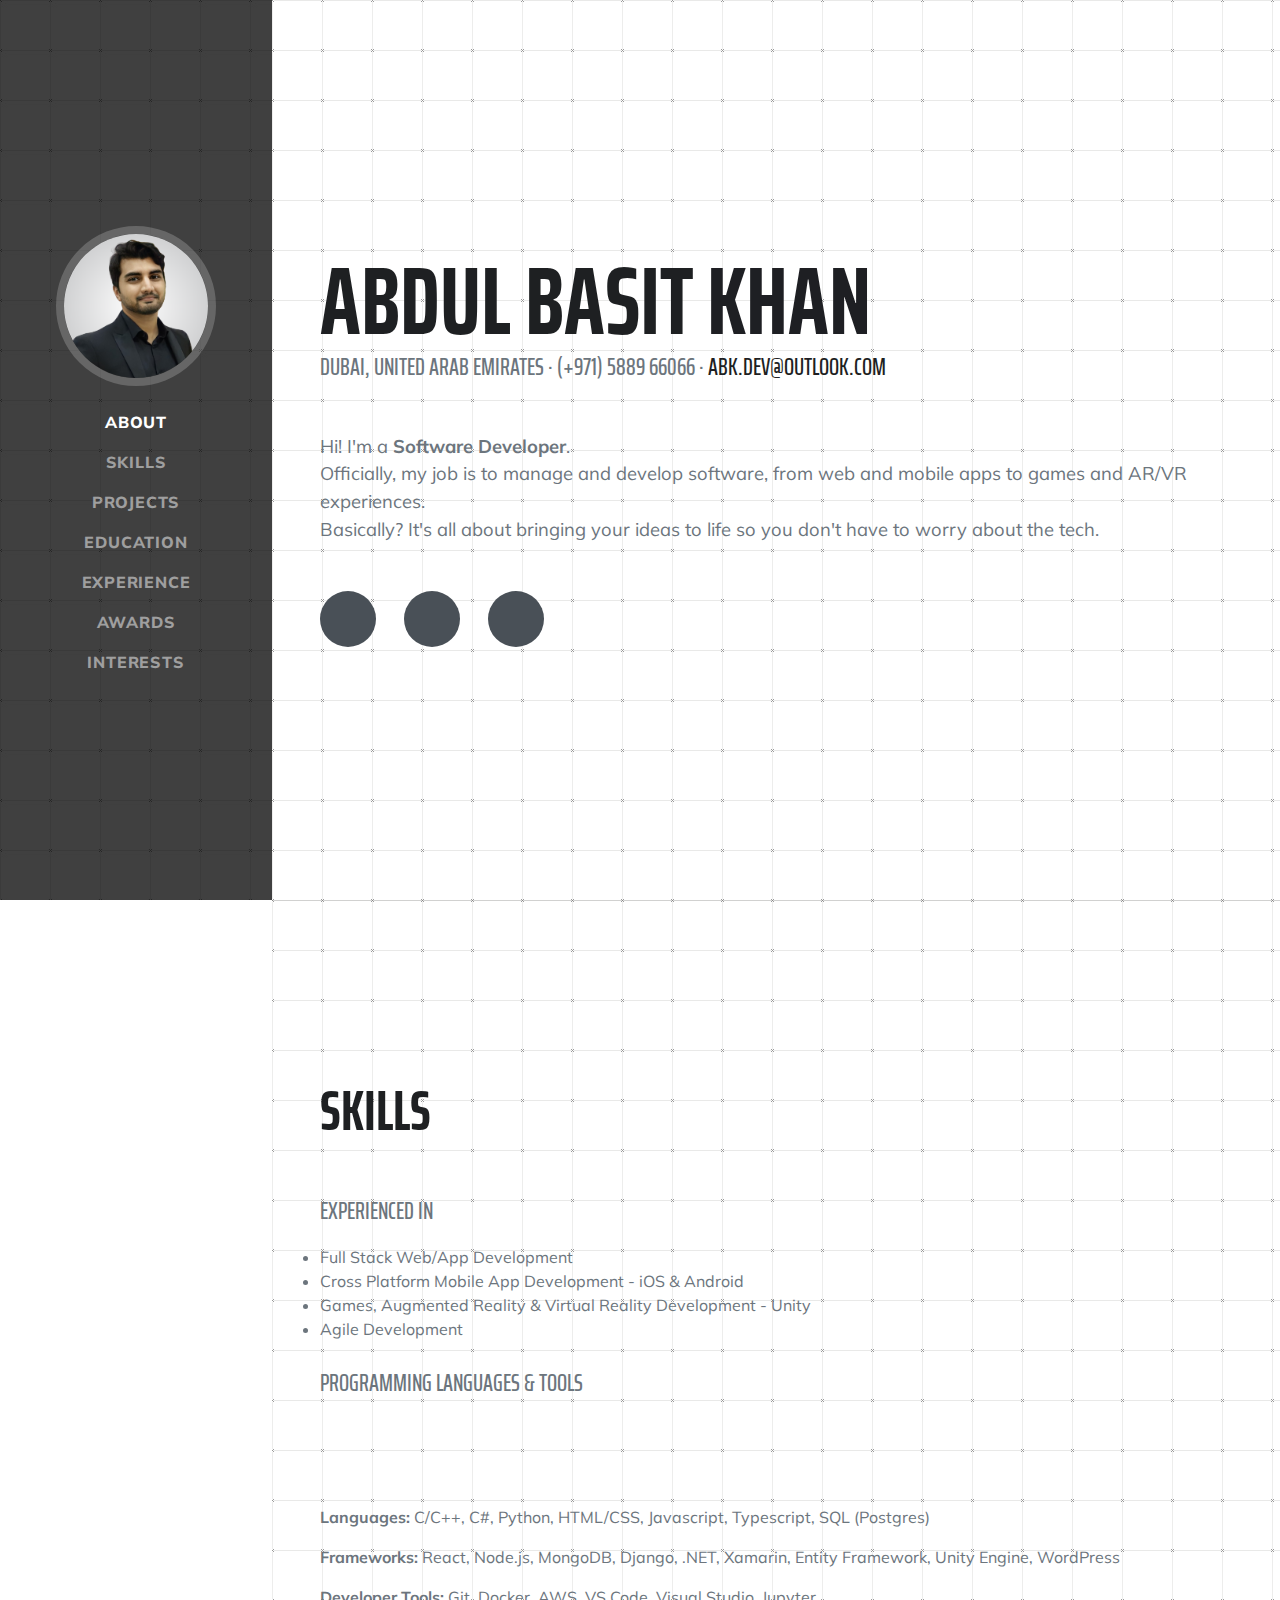
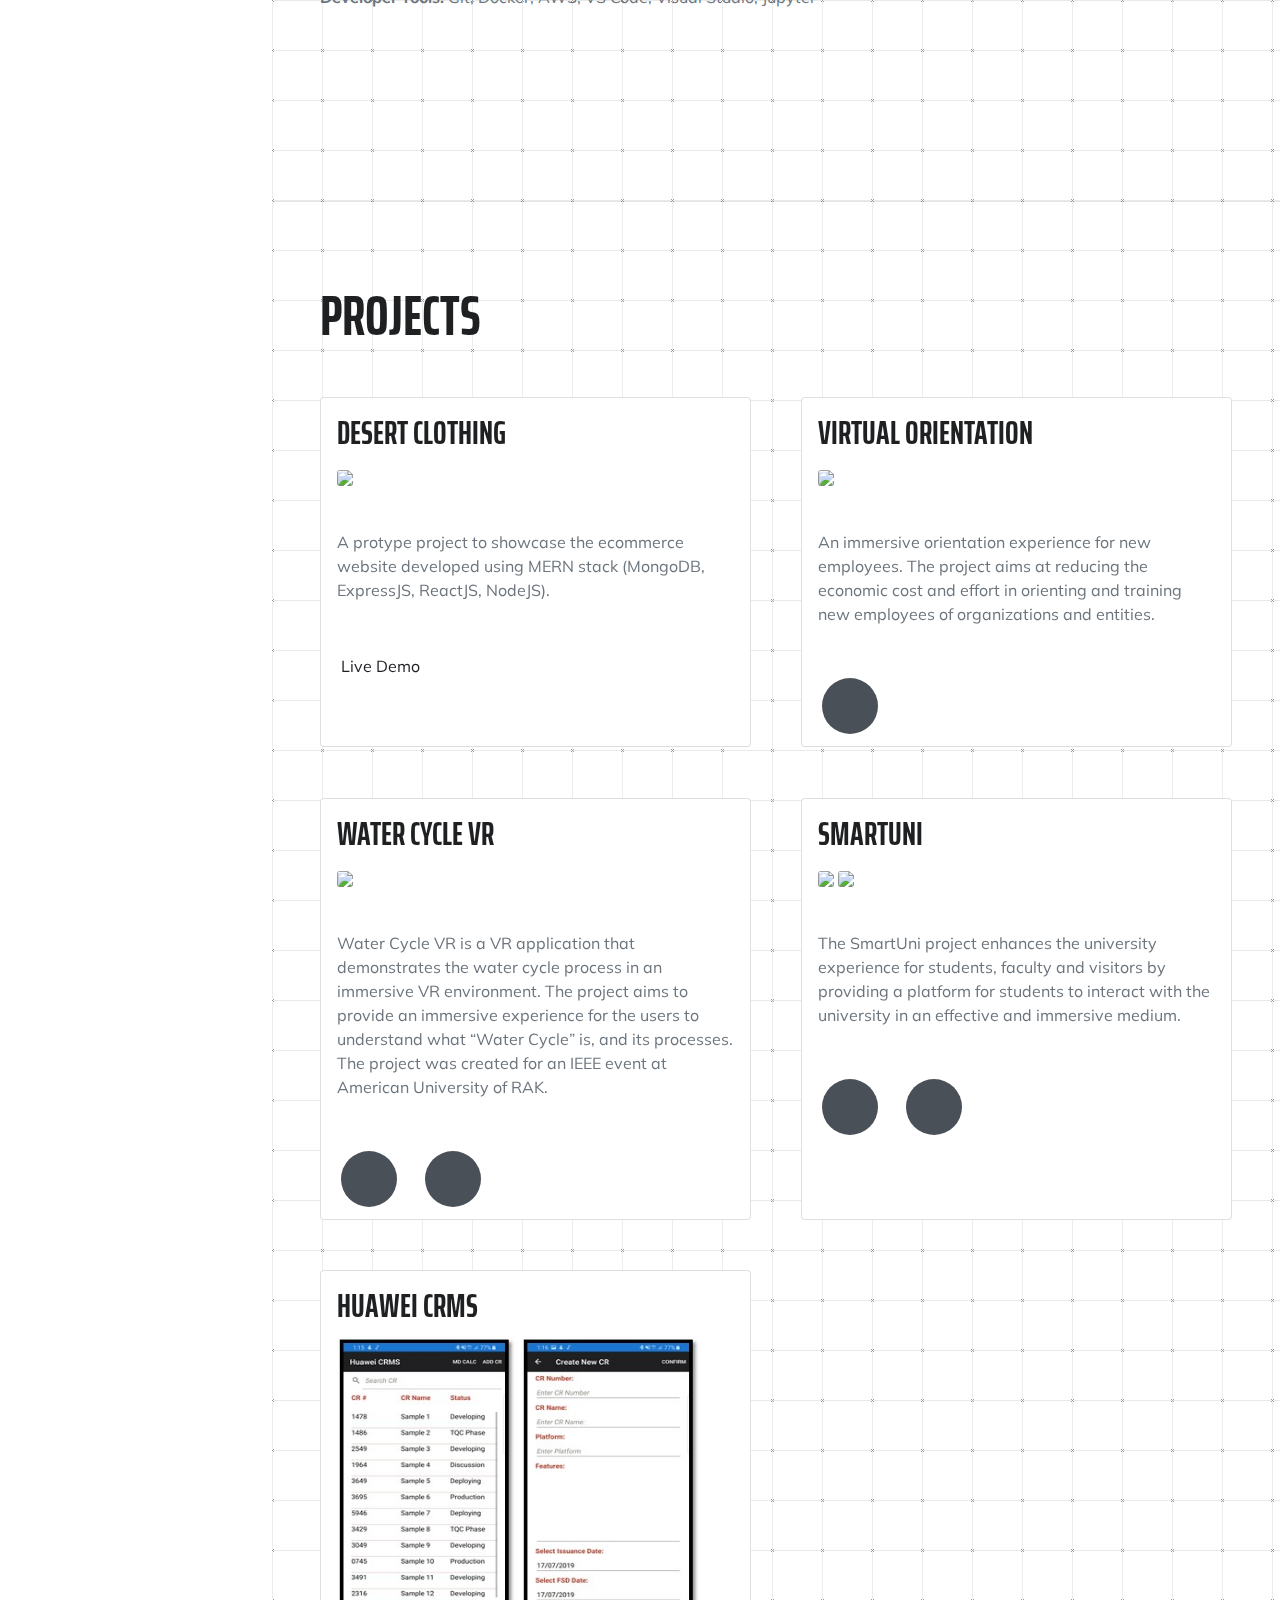
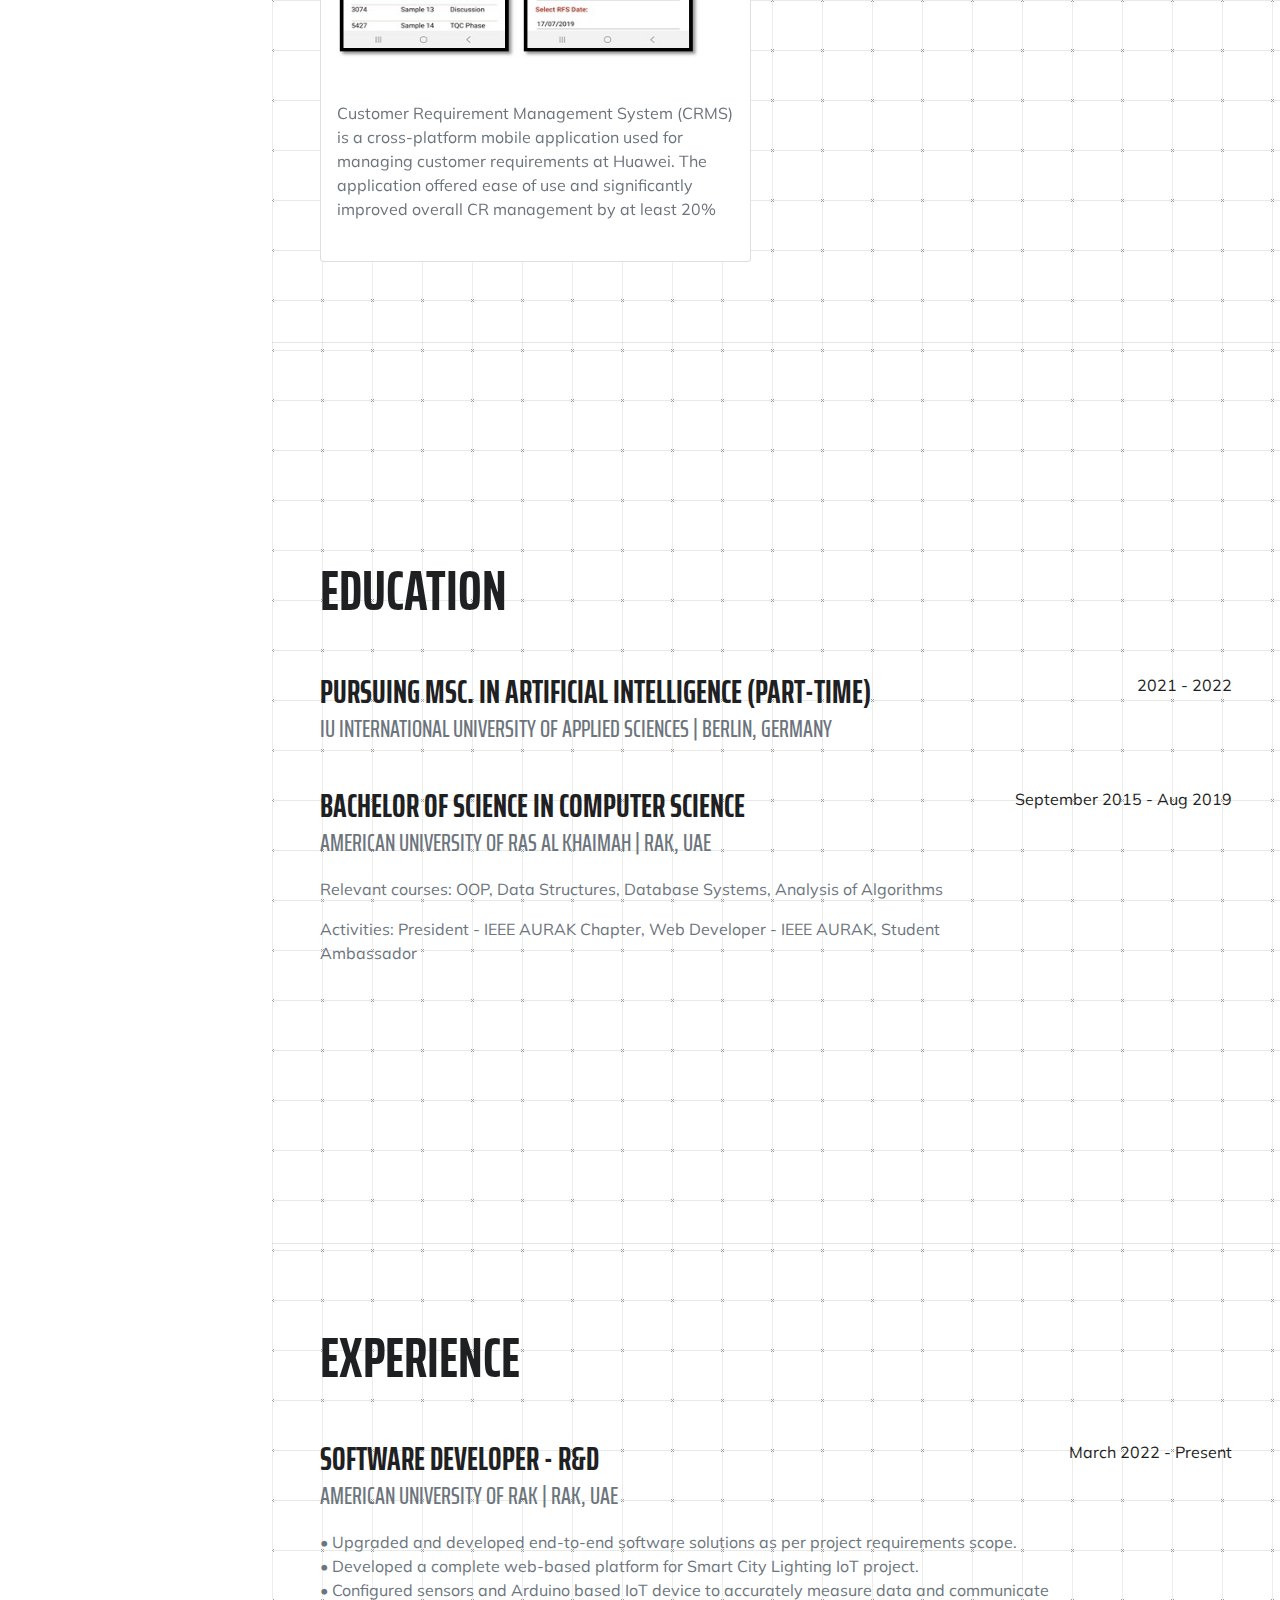
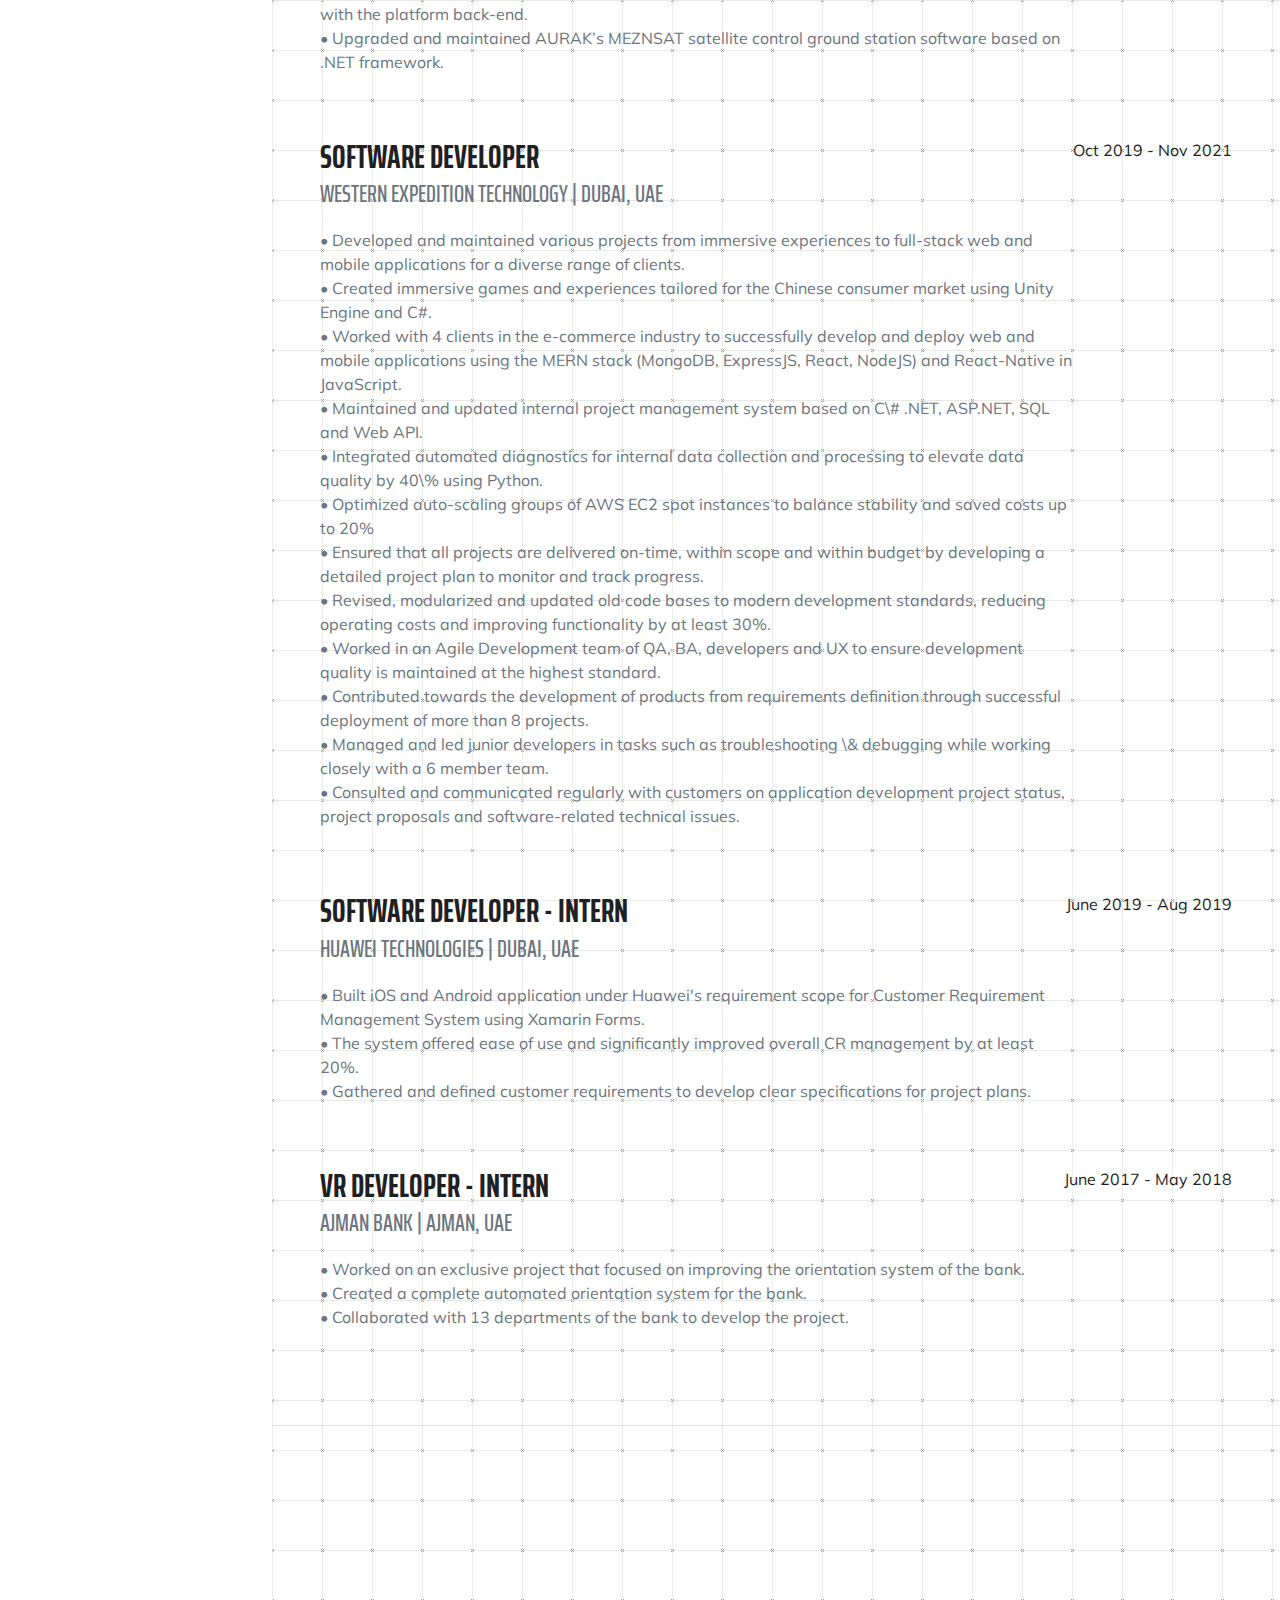
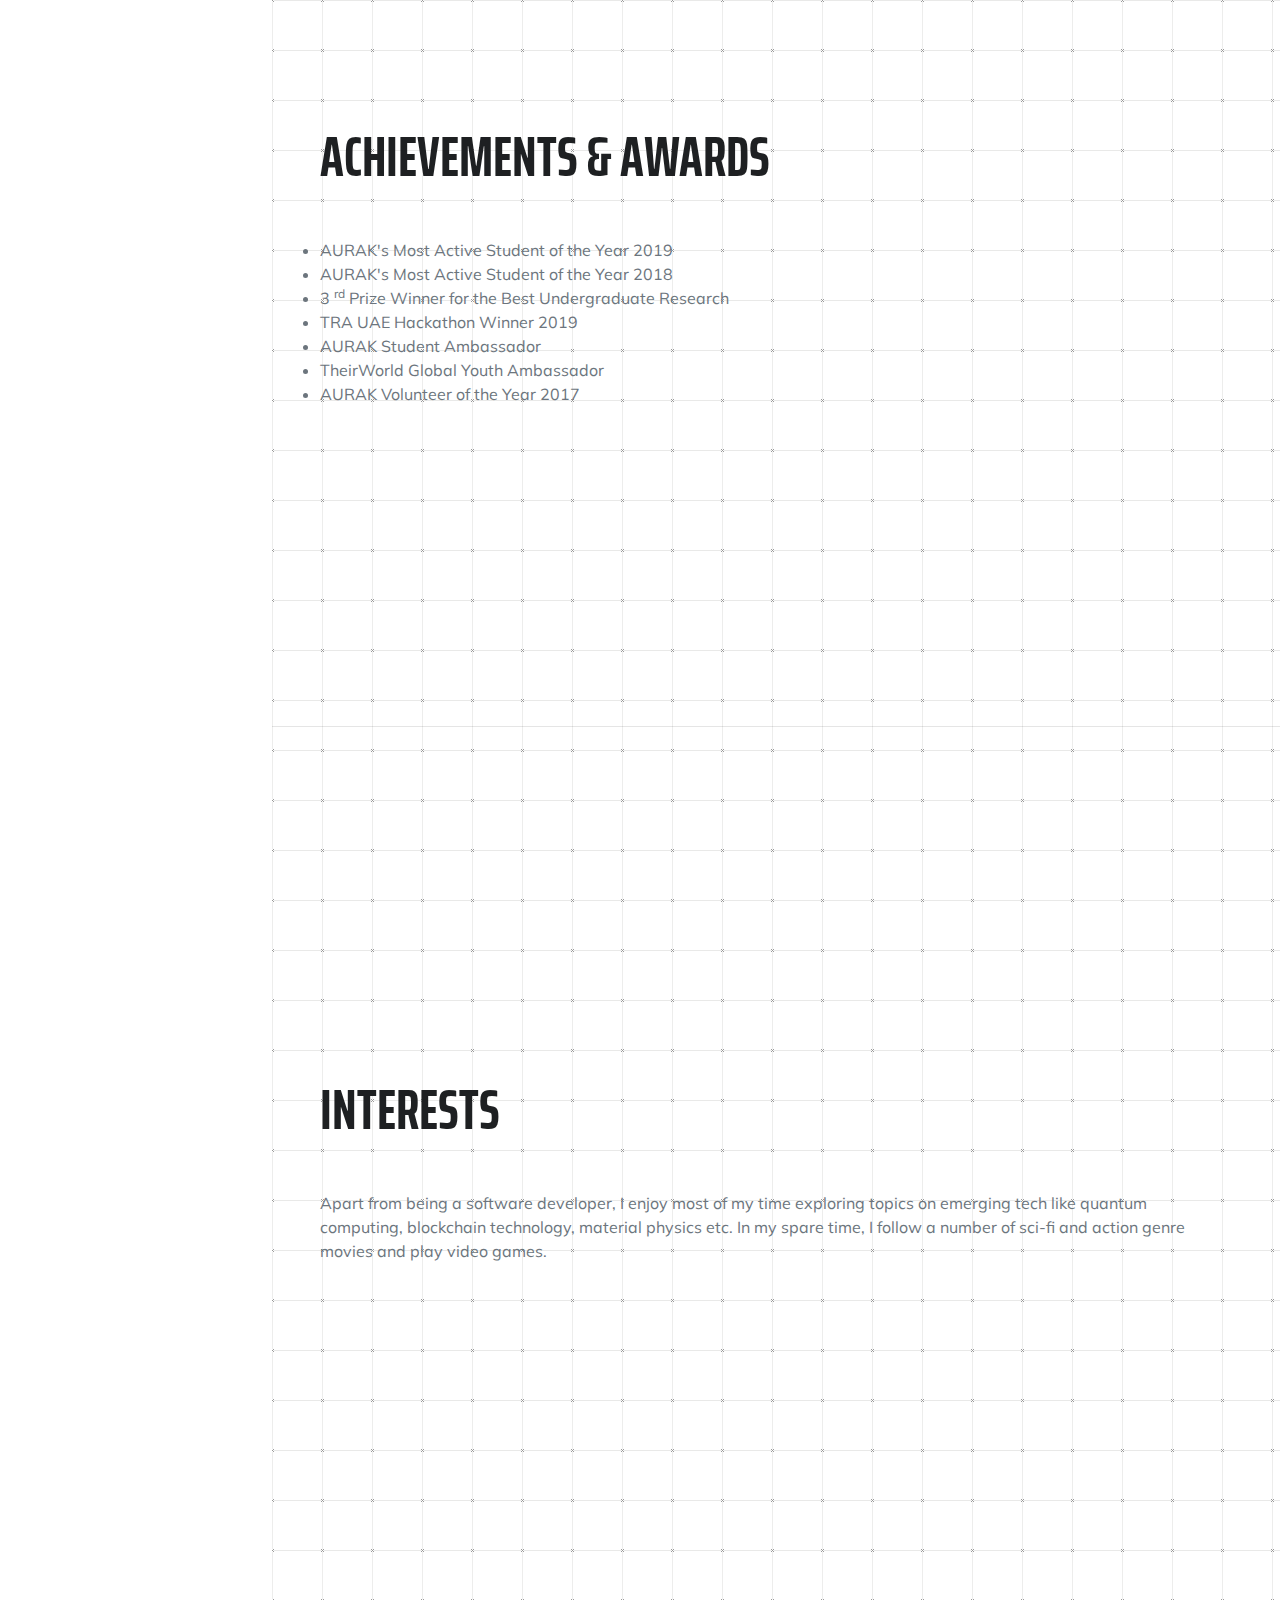
==== index.html @ dbfd4a9d "updated web preview img" ====
<!DOCTYPE html>
<html lang="en">

<head>
    <meta property="og:title" content="Abdul Basit Khan - Resume Website"/>
    <meta property="og:type" content="software developer personal website"/>
    <meta property="og:url" content="https://abk.dev"/>
    <meta property="og:image" href="assets/img/webp.jpg"/>
    <meta property="og:description" content="Experienced in software development, from web and mobile apps to games and AR/VR experiences."/>
    
    <meta charset="utf-8" />
    <meta name="viewport" content="width=device-width, initial-scale=1, shrink-to-fit=no" />
    <meta name="description" content="Experienced in software development, from web and mobile apps to games and AR/VR experiences." />
    <meta name="author" content="Abdul Basit Khan" />
    <title>Abdul Basit Khan - Resume Website</title>
    <link rel="icon" type="image/x-icon" href="assets/img/logo.png" />
    <!-- Font Awesome icons (free version)-->
    <script src="https://use.fontawesome.com/releases/v5.15.1/js/all.js" crossorigin="anonymous"></script>
    <!-- Google fonts-->
    <link href="https://fonts.googleapis.com/css?family=Saira+Extra+Condensed:500,700" rel="stylesheet"
        type="text/css" />
    <link href="https://fonts.googleapis.com/css?family=Muli:400,400i,800,800i" rel="stylesheet" type="text/css" />
    <!-- Core theme CSS (includes Bootstrap)-->
    <!-- <link href="css/test.css" rel="stylesheet" /> -->
    <link href="css/inf_bg_anim_2.css" rel="stylesheet" />
    <link href="css/inf_bg_anim.css" rel="stylesheet" />
    <link href="css/hover.css" rel="stylesheet" />
    <link href="css/styles.css" rel="stylesheet" />

</head>

<body id="page-top">
    <!-- Navigation-->
    <nav class="navbar navbar-expand-lg navbar-dark bg-primary fixed-top infBGdim" id="sideNav">
        <a class="navbar-brand js-scroll-trigger" href="#page-top">
            <span class="d-block d-lg-none">Abdul Basit Khan</span>
            <span class="d-none d-lg-block"><img class="img-fluid img-profile rounded-circle mx-auto mb-2"
                    src="assets/img/dp-nobg3.png" alt="" /></span>
        </a>
        <button class="navbar-toggler" type="button" data-toggle="collapse" data-target="#navbarSupportedContent"
            aria-controls="navbarSupportedContent" aria-expanded="false" aria-label="Toggle navigation"><span
                class="navbar-toggler-icon"></span></button>
        <div class="collapse navbar-collapse" id="navbarSupportedContent">
            <ul class="navbar-nav">
                <li class="nav-item"><a class="nav-link js-scroll-trigger" href="#about">About</a></li>
                <li class="nav-item"><a class="nav-link js-scroll-trigger" href="#skills">Skills</a></li>
                <li class="nav-item"><a class="nav-link js-scroll-trigger" href="#projects">Projects</a></li>
                <li class="nav-item"><a class="nav-link js-scroll-trigger" href="#education">Education</a></li>
                <li class="nav-item"><a class="nav-link js-scroll-trigger" href="#experience">Experience</a></li>
                <li class="nav-item"><a class="nav-link js-scroll-trigger" href="#awards">Awards</a></li>
                <li class="nav-item"><a class="nav-link js-scroll-trigger" href="#interests">Interests</a></li>
            </ul>
        </div>
    </nav>
    <!-- Page Content-->
    <div class="container-fluid p-0 infBG">
        <!-- About-->
        <section class="resume-section" id="about">
            <div class="resume-section-content">
                <h1 class="mb-0">
                    Abdul Basit
                    <span class="text-primary">Khan</span>
                </h1>
                <div class="subheading mb-5">
                    Dubai, United Arab Emirates · (+971) 5889 66066 ·
                    <a href="mailto:name@email.com">abk.dev@outlook.com</a>
                </div>
                <p class="lead mb-5">Hi! I'm a <b>Software Developer</b>.
                    <br>
                    Officially, my job is to manage and develop software, from web and mobile apps to games and AR/VR
                    experiences.
                    <br>
                    Basically? It's all about bringing your ideas to life so you don't have to worry about the tech.
                </p>
                <div class="social-icons">
                    <a class="social-icon" href="https://github.com/itsabk" target="_blank" v><i
                            class="fab fa-github"></i></a>
                    <a class="social-icon" href="https://www.linkedin.com/in/itsabk/" target="_blank"><i
                            class="fab fa-linkedin-in"></i></a>
                    <a class="social-icon" href="https://twitter.com/abk_dev" target="_blank"><i
                            class="fab fa-twitter"></i></a>
                    <!-- <a class="social-icon" href="https://www.facebook.com/thisisabk/" target="_blank"><i class="fab fa-facebook-f"></i></a>  -->
                </div>
            </div>
        </section>
        <hr class="m-0" />
        <!-- Skills-->
        <section class="resume-section" id="skills">
            <div class="resume-section-content">
                <h2 class="mb-5">Skills</h2>
                <div class="subheading mb-3">Experienced in</div>
                <ul class="fa-ul mb-0">
                    <li>
                        <span class="fa-li"><i class="fas fa-check"></i></span>
                        Full Stack Web/App Development
                    </li>
                    <li>
                        <span class="fa-li"><i class="fas fa-check"></i></span>
                        Cross Platform Mobile App Development - iOS & Android
                    </li>
                    <li>
                        <span class="fa-li"><i class="fas fa-check"></i></span>
                        Games, Augmented Reality & Virtual Reality Development - Unity
                    </li>
                    <li>
                        <span class="fa-li"><i class="fas fa-check"></i></span>
                        Agile Development
                    </li>
                </ul>
                <br>
                <div class="subheading mb-3">Programming Languages & Tools</div>
                <ul class="list-inline dev-icons">
                    <li class="list-inline-item"><i class="fab fa-html5"></i></li>
                    <li class="list-inline-item"><i class="fab fa-css3-alt"></i></li>
                    <li class="list-inline-item"><i class="fab fa-js-square"></i></li>
                    <li class="list-inline-item"><i class="fab fa-python"></i></li>
                    <li class="list-inline-item"><i class="fab fa-react"></i></li>
                    <li class="list-inline-item"><i class="fab fa-node-js"></i></li>
                    <li class="list-inline-item"><i class="fab fa-npm"></i></li>
                    <li class="list-inline-item"><i class="fab fa-aws"></i></li>
                    <li class="list-inline-item"><i class="fab fa-unity"></i></li>
                </ul>
                <p> <strong>Languages: </strong> C/C++, C#, Python, HTML/CSS, Javascript, Typescript, SQL (Postgres)</p>
                <p> <strong>Frameworks: </strong> React, Node.js, MongoDB, Django, .NET, Xamarin, Entity Framework,
                    Unity Engine, WordPress</p>
                <p> <strong>Developer Tools: </strong> Git, Docker, AWS, VS Code, Visual Studio, Jupyter</p>
            </div>
        </section>
        <hr class="m-0" />
        <!-- Projects-->
        <section class="resume-section" id="projects">
            <div class="resume-section-content">
                <h2 class="mb-5">Projects</h2>
                <div class="projects-card-container">
                    <div class="hvr-grow card">
                        <div class="card-body">
                            <h3 class="card-title"> Desert Clothing </h3>
                            <img src='assets/gif/ECOM.gif' class="card-img" /><br><br>
                            <div class="card-subtitle"> <br> A protype project to showcase the ecommerce website developed using MERN stack (MongoDB, ExpressJS, ReactJS, NodeJS).
                            </div><br>
                        </div>
                        <div class="card-footer">
                            <div class="card-link">
                                <a href="https://abkhan-ecom-demo01.herokuapp.com" target="_blank">
                                    <i class="fas fa-external-link-alt"></i>
                                    <span>Live Demo</span>
                                </a>
                            </div>
                        </div>
                    </div>

                    <div class="hvr-grow card">
                        <div class="card-body">
                            <h3 class="card-title"> Virtual Orientation </h3>
                            <img src='assets/gif/VO1.gif' class="card-img" /><br><br>
                            <div class="card-subtitle"> <br> An immersive orientation experience for new employees. The project aims at reducing
                                the economic cost and effort in orienting and training new employees of organizations
                                and entities.
                            </div><br>
                        </div>
                        <div class="card-footer">
                            <div class="social-icons" class="card-link">
                                <a class="social-icon" href="https://youtu.be/9i8cwcr6Blg" target="_blank" v><i
                                        class="fab fa-youtube"></i></a>
                            </div>
                        </div>
                    </div>
                    <div class="hvr-grow card">
                        <div class="card-body">
                            <h3 class="card-title"> Water Cycle VR </h3>
                            <img src='assets/gif/WCVR.gif' class="card-img" /><br><br>
                            <div class="card-subtitle"> <br> Water Cycle VR is a VR
                                application that demonstrates the water cycle
                                process in an immersive VR environment. The project aims to provide an immersive
                                experience for the users to understand what “Water Cycle” is, and its processes. The
                                project was created for an IEEE event at American
                                University of RAK.
                            </div><br>
                        </div>
                        <div class="card-footer">
                            <div class="social-icons" class="card-link">
                                <a class="social-icon" href="https://github.com/itsabk/WaterCycleVR" target="_blank"
                                    v><i class="fab fa-github"></i></a>
                                <a class="social-icon" href="https://youtu.be/1Np5P97Zyi4" target="_blank" v><i
                                        class="fab fa-youtube"></i></a>
                            </div>
                        </div>
                    </div>
                    <div class="hvr-grow card">
                        <div class="card-body">
                            <h3 class="card-title"> SmartUni </h3>
                            <img style="max-height:322px; max-width: 180px;" src='assets/gif/SUMap.gif'
                                class="card-img" />
                            <img style="max-height:322px; max-width: 180px;" src='assets/gif/SUAR.gif'
                                class="card-img" /><br><br>

                            <div class="card-subtitle"> <br> The SmartUni project enhances the university experience for students, faculty and visitors by providing a platform for students to interact with the university in an effective and immersive medium.
                            </div>
                            <br>
                        </div>
                        <div class="card-footer">
                            <div class="social-icons" class="card-link">
                                <a class="social-icon" href="https://github.com/SeniorDesignTm/SmartUni" target="_blank"
                                    v><i class="fab fa-github"></i></a>
                                <a class="social-icon" href="https://youtu.be/xQP_VOmahIo" target="_blank" v><i
                                        class="fab fa-youtube"></i></a>
                            </div>
                        </div>
                    </div>
                    <div class="hvr-grow card">
                        <div class="card-body">
                            <h3 class="card-title"> Huawei CRMS </h3>
                            <img style="max-height:322px; max-width: 180px;" src='assets/img/HuaweiPicture1.jpg'
                                class="card-img" />
                            <img style="max-height:322px; max-width: 180px;" src='assets/img/HuaweiPicture2.jpg'
                                class="card-img" /><br><br>
                            <!-- <img style="max-height:322px; max-width: 350px;" src='assets/img/HuaweiComments1.jpg' -->
                                <!-- class="card-img" /><br> -->
                            <!-- <img style="max-height:322px; max-width: 350px;" src='assets/img/HuaweiComments2.jpg' -->
                                <!-- class="card-img" /><br><br> -->
                            <div class="card-subtitle"> <br> Customer Requirement Management System (CRMS) is a cross-platform mobile application used for managing customer requirements at Huawei. The application offered ease of use
                                and significantly improved overall CR management by at least 20%
                            </div>
                            <br>
                        </div>
                    </div>

                </div>
            </div>
        </section>
        <hr class="m-0" />
        <!-- Education-->
        <section class="resume-section" id="education">
            <div class="resume-section-content">
                <h2 class="mb-5">Education</h2>
                <div class="d-flex flex-column flex-md-row justify-content-between">
                    <div class="flex-grow-1">
                        <h3 class="mb-0">Pursuing Msc. in Artificial Intelligence (Part-time)</h3>
                        <div class="subheading mb-3">IU International University of Applied Sciences  |   Berlin, Germany</div><br>
                        <!-- <p>Graduated from high school with Science major. <br>
                                Highly active in managing events and activities.</p> -->
                    </div>
                    <div class="flex-shrink-0"><span class="text-primary">2021 - 2022</span></div>
                </div>
                <div class="d-flex flex-column flex-md-row justify-content-between mb-5">
                    <div class="flex-grow-1">
                        <h3 class="mb-0">Bachelor of Science in Computer Science</h3>
                        <div class="subheading mb-3">American University of Ras Al Khaimah  |   RAK, UAE</div>
                        <p>Relevant courses: OOP, Data Structures, Database Systems, Analysis of Algorithms</p>
                        <p>Activities: President - IEEE AURAK Chapter, Web Developer - IEEE AURAK, Student Ambassador
                        </p>
                    </div>
                    <div class="flex-shrink-0"><span class="text-primary">September 2015 - Aug 2019</span></div>
                </div>
                <!-- <div class="d-flex flex-column flex-md-row justify-content-between">
                        <div class="flex-grow-1">
                            <h3 class="mb-0">Alpha International School</h3>
                            <div class="subheading mb-3">High School - Grade 12</div>
                            <p>Graduated from high school with Science major. <br>
                                Highly active in managing events and activities.</p>
                        </div>
                        <div class="flex-shrink-0"><span class="text-primary">April 2004 - March 2015</span></div>
                    </div> -->
            </div>
        </section>
        <hr class="m-0" />
        <!-- Experience-->
        <section class="resume-section" id="experience">
            <div class="resume-section-content">
                <h2 class="mb-5">Experience</h2>
                <div class="d-flex flex-column flex-md-row justify-content-between mb-5">
                    <div class="flex-grow-1">
                        <h3 class="mb-0">Software Developer - R&D</h3>
                        <div class="subheading mb-3">American University of RAK  |   RAK, UAE</div>
                        <p> • Upgraded and developed end-to-end software solutions as per project requirements scope.<br>
                            • Developed a complete web-based platform for Smart City Lighting IoT project.<br>
                            • Configured sensors and Arduino based IoT device to accurately measure data
                            and communicate with the platform back-end.<br>
                            • Upgraded and maintained AURAK’s MEZNSAT satellite control ground station
                            software based on .NET framework.<br>
                        </p>
                    </div>
                    <div class="flex-shrink-0"><span class="text-primary">March 2022 - Present</span></div>
                </div>
                <div class="d-flex flex-column flex-md-row justify-content-between mb-5">
                    <div class="flex-grow-1">
                        <h3 class="mb-0">Software Developer</h3>
                        <div class="subheading mb-3">Western Expedition Technology  |   Dubai, UAE</div>
                        <p> • Developed and maintained various projects from immersive experiences to full-stack web and mobile applications for a diverse range of clients.<br>
                            • Created immersive games and experiences tailored for the Chinese consumer
                            market using Unity Engine and C#.<br>
                            • Worked with 4 clients in the e-commerce industry to successfully develop and deploy web
                            and mobile applications using the MERN stack (MongoDB, ExpressJS, React, NodeJS) and
                            React-Native in JavaScript.<br>
                            • Maintained and updated internal project management system based on C\# .NET, ASP.NET, SQL
                            and Web API.<br>
                            • Integrated automated diagnostics for internal data collection and processing to elevate
                            data quality by 40\% using Python.<br>
                            • Optimized auto-scaling groups of AWS EC2 spot instances to balance stability and saved
                            costs up to 20%<br>
                            • Ensured that all projects are delivered on-time, within scope and within budget by
                            developing a detailed project plan to monitor and track progress.<br>
                            • Revised, modularized and updated old code bases to modern development standards, reducing
                            operating costs and improving functionality by at least 30%.<br>
                            • Worked in an Agile Development team of QA, BA, developers and UX to ensure development
                            quality is maintained at the highest standard.<br>
                            • Contributed towards the development of products from requirements definition through
                            successful deployment of more than 8 projects.<br>
                            • Managed and led junior developers in tasks such as troubleshooting \& debugging while
                            working closely with a 6 member team.<br>
                            • Consulted and communicated regularly with customers on application development project
                            status, project proposals and software-related technical issues.<br>
                        </p>
                    </div>
                    <div class="flex-shrink-0"><span class="text-primary">Oct 2019 - Nov 2021</span></div>
                </div>
                <div class="d-flex flex-column flex-md-row justify-content-between mb-5">
                    <div class="flex-grow-1">
                        <h3 class="mb-0">Software Developer - Intern</h3>
                        <div class="subheading mb-3">Huawei Technologies  |   Dubai, UAE</div>
                        <p> • Built iOS and Android application under Huawei's requirement scope for Customer
                            Requirement Management System using Xamarin Forms.<br>
                            • The system offered ease of use and significantly improved overall CR management by at
                            least 20%.<br>
                            • Gathered and defined customer requirements to develop clear specifications for project
                            plans.</p>
                    </div>
                    <div class="flex-shrink-0"><span class="text-primary">June 2019 - Aug 2019</span></div>
                </div>
                <div class="d-flex flex-column flex-md-row justify-content-between">
                    <div class="flex-grow-1">
                        <h3 class="mb-0">VR Developer - Intern</h3>
                        <div class="subheading mb-3">Ajman Bank  |   Ajman, UAE</div>
                        <p> • Worked on an exclusive project that focused on improving the orientation system of the
                            bank.<br>
                            • Created a complete automated orientation system for the bank.<br>
                            • Collaborated with 13 departments of the bank to develop the project.</p>
                    </div>
                    <div class="flex-shrink-0"><span class="text-primary">June 2017 - May 2018</span></div>
                </div>
            </div>
        </section>
        <hr class="m-0" />
        <!-- Awards-->
        <section class="resume-section" id="awards">
            <div class="resume-section-content">
                <h2 class="mb-5">Achievements & Awards</h2>
                <ul class="fa-ul mb-0">
                    <li>
                        <span class="fa-li"><i class="fas fa-trophy text-warning"></i></span>
                        AURAK's Most Active Student of the Year 2019
                    </li>
                    <li>
                        <span class="fa-li"><i class="fas fa-trophy text-warning"></i></span>
                        AURAK's Most Active Student of the Year 2018
                    </li>
                    <li>
                        <span class="fa-li"><i class="fas fa-trophy text-warning"></i></span>
                        3
                        <sup>rd</sup>
                        Prize Winner for the Best Undergraduate Research
                    </li>
                    <li>
                        <span class="fa-li"><i class="fas fa-trophy text-warning"></i></span>
                        TRA UAE Hackathon Winner 2019
                    </li>
                    <li>
                        <span class="fa-li"><i class="fas fa-trophy text-warning"></i></span>
                        AURAK Student Ambassador
                    </li>
                    <li>
                        <span class="fa-li"><i class="fas fa-trophy text-warning"></i></span>
                        TheirWorld Global Youth Ambassador
                    </li>
                    <li>
                        <span class="fa-li"><i class="fas fa-trophy text-warning"></i></span>
                        AURAK Volunteer of the Year 2017
                    </li>
                    <br>
                    <!-- <button class="btn-secondary align-items-center hvr-grow" onclick="window.location.href='awards.html'">
                        <span>| View More |</span> -->
                </ul>

            </div>
        </section>
        <hr class="m-0" />
        <!-- Interests-->
        <section class="resume-section" id="interests">
            <div class="resume-section-content">
                <h2 class="mb-5">Interests</h2>
                <p>Apart from being a software developer, I enjoy most of my time exploring topics on emerging tech like
                    quantum
                    computing, blockchain technology, material physics etc. In my spare time, I follow a number of
                    sci-fi and
                    action genre movies and play video games. </p>
            </div>
        </section>
        <hr class="m-0" />
    </div>
    <!-- Bootstrap core JS-->
    <script src="https://cdnjs.cloudflare.com/ajax/libs/jquery/3.5.1/jquery.min.js"></script>
    <script src="https://cdn.jsdelivr.net/npm/bootstrap@4.5.3/dist/js/bootstrap.bundle.min.js"></script>
    <!-- Third party plugin JS-->
    <script src="https://cdnjs.cloudflare.com/ajax/libs/jquery-easing/1.4.1/jquery.easing.min.js"></script>
    <!-- Core theme JS-->
    <script src="js/scripts.js"></script>
</body>

</html>
---- css/test.css ----
body {
    margin: 0;
    height: 100vh;
    font-weight: 100;
    background: radial-gradient(#ffffff,#84bff7);
    -webkit-overflow-Y: hidden;
    -moz-overflow-Y: hidden;
    -o-overflow-Y: hidden;
    overflow-y: hidden;
    -webkit-animation: fadeIn 1 1s ease-out;
    -moz-animation: fadeIn 1 1s ease-out;
    -o-animation: fadeIn 1 1s ease-out;
    animation: fadeIn 1 1s ease-out;
}

button{
  position: absolute;
  border: 2px solid white;
  background: transparent;
  font-family: 'Roboto', sans-serif;
  color: rgb(105, 45, 45);
  width: 250px;
  height: 50px;
  font-size: 2em;
  border-radius: 5px;
  opacity: .5;
  top: 60vh;
  bottom: 0px;
  left: 0px;
  right: 0px;
  margin: auto;
  transition: .3s;
}

button:hover{
  border: 2px solid #104F55;
  background-color: rgba(365,365,365,0.5);
  cursor: pointer;
  color: #104F55;
  opacity: .8;
  transition: .3s;
  box-shadow: 0 8px 16px 0 rgba(0,0,0,0.2);
}

.light {
    position: absolute;
    width: 0px;
    opacity: .75;
    background-color: rgb(0, 0, 0);
    box-shadow: #2d2e2e 0px 0px 20px 2px;
    opacity: 0;
    top: 100vh;
    bottom: 0px;
    left: 0px;
    right: 0px;
    margin: auto;
}

.x1{
  -webkit-animation: floatUp 4s infinite linear;
  -moz-animation: floatUp 4s infinite linear;
  -o-animation: floatUp 4s infinite linear;
  animation: floatUp 4s infinite linear;
   -webkit-transform: scale(1.0);
   -moz-transform: scale(1.0);
   -o-transform: scale(1.0);
  transform: scale(1.0);
}

.x2{
  -webkit-animation: floatUp 7s infinite linear;
  -moz-animation: floatUp 7s infinite linear;
  -o-animation: floatUp 7s infinite linear;
  animation: floatUp 7s infinite linear;
  -webkit-transform: scale(1.6);
  -moz-transform: scale(1.6);
  -o-transform: scale(1.6);
  transform: scale(1.6);
  left: 15%;
}

.x3{
  -webkit-animation: floatUp 2.5s infinite linear;
  -moz-animation: floatUp 2.5s infinite linear;
  -o-animation: floatUp 2.5s infinite linear;
  animation: floatUp 2.5s infinite linear;
  -webkit-transform: scale(.5);
  -moz-transform: scale(.5);
  -o-transform: scale(.5);
  transform: scale(.5);
  left: -15%;
}

.x4{
  -webkit-animation: floatUp 4.5s infinite linear;
  -moz-animation: floatUp 4.5s infinite linear;
  -o-animation: floatUp 4.5s infinite linear;
  animation: floatUp 4.5s infinite linear;
  -webkit-transform: scale(1.2);
  -moz-transform: scale(1.2);
  -o-transform: scale(1.2);
  transform: scale(1.2);
  left: -34%;
}

.x5{
  -webkit-animation: floatUp 8s infinite linear;
  -moz-animation: floatUp 8s infinite linear;
  -o-animation: floatUp 8s infinite linear;
  animation: floatUp 8s infinite linear;
  -webkit-transform: scale(2.2);
  -moz-transform: scale(2.2);
  -o-transform: scale(2.2);
  transform: scale(2.2);
  left: -57%;
}

.x6{
  -webkit-animation: floatUp 3s infinite linear;
  -moz-animation: floatUp 3s infinite linear;
  -o-animation: floatUp 3s infinite linear;
  animation: floatUp 3s infinite linear;
  -webkit-transform: scale(.8);
  -moz-transform: scale(.8);
  -o-transform: scale(.8);
  transform: scale(.8);
  left: -81%;
}

.x7{
  -webkit-animation: floatUp 5.3s infinite linear;
  -moz-animation: floatUp 5.3s infinite linear;
  -o-animation: floatUp 5.3s infinite linear;
  animation: floatUp 5.3s infinite linear;
  -webkit-transform: scale(3.2);
  -moz-transform: scale(3.2);
  -o-transform: scale(3.2);
  transform: scale(3.2);
  left: 37%;
}

.x8{
  -webkit-animation: floatUp 4.7s infinite linear;
  -moz-animation: floatUp 4.7s infinite linear;
  -o-animation: floatUp 4.7s infinite linear;
  animation: floatUp 4.7s infinite linear;
  -webkit-transform: scale(1.7);
  -moz-transform: scale(1.7);
  -o-transform: scale(1.7);
  transform: scale(1.7);
  left: 62%;
}

.x9{
  -webkit-animation: floatUp 4.1s infinite linear;
  -moz-animation: floatUp 4.1s infinite linear;
  -o-animation: floatUp 4.1s infinite linear;
  animation: floatUp 4.1s infinite linear;
  -webkit-transform: scale(0.9);
  -moz-transform: scale(0.9);
  -o-transform: scale(0.9);
  transform: scale(0.9);
  left: 85%;
}

button:focus{
  outline: none;
}

@-webkit-keyframes floatUp{
  0%{top: 100vh; opacity: 0;}
  25%{opacity: 1;}
  50%{top: 0vh; opacity: .8;}
  75%{opacity: 1;}
  100%{top: -100vh; opacity: 0;}
}
@-moz-keyframes floatUp{
  0%{top: 100vh; opacity: 0;}
  25%{opacity: 1;}
  50%{top: 0vh; opacity: .8;}
  75%{opacity: 1;}
  100%{top: -100vh; opacity: 0;}
}
@-o-keyframes floatUp{
  0%{top: 100vh; opacity: 0;}
  25%{opacity: 1;}
  50%{top: 0vh; opacity: .8;}
  75%{opacity: 1;}
  100%{top: -100vh; opacity: 0;}
}
@keyframes floatUp{
  0%{top: 100vh; opacity: 0;}
  25%{opacity: 1;}
  50%{top: 0vh; opacity: .8;}
  75%{opacity: 1;}
  100%{top: -100vh; opacity: 0;}
}

.header{
  position: absolute;
  top: 40%;
  left: 50%;
  transform: translate(-50%, -50%);
  font-family: 'Roboto', sans-serif;
  font-weight: 200;
  color: white;
  font-size: 2em;
}

#head1, #head2,#head3, #head4, #head5{
  opacity: 0;
}

#head1{
  -webkit-animation: fadeOut 1 5s ease-in;
  -moz-animation: fadeOut 1 5s ease-in;
  -o-animation: fadeOut 1 5s ease-in;
  animation: fadeOut 1 5s ease-in;
}

#head2{
  -webkit-animation: fadeOut 1 5s ease-in;
  -moz-animation: fadeOut 1 5s ease-in;
  -o-animation: fadeOut 1 5s ease-in;
  animation: fadeOut 1 5s ease-in;
  -webkit-animation-delay: 6s;
  -moz-animation-delay: 6s;
  -o-animation-delay: 6s;
  animation-delay: 6s;
}

#head3{
  -webkit-animation: fadeOut 1 5s ease-in;
  -moz-animation: fadeOut 1 5s ease-in;
  -o-animation: fadeOut 1 5s ease-in;
  animation: fadeOut 1 5s ease-in;
  -webkit-animation-delay: 12s;
  -moz-animation-delay: 12s;
  -o-animation-delay: 12s;
  animation-delay: 12s;
}

#head4{
  -webkit-animation: fadeOut 1 5s ease-in;
  -moz-animation: fadeOut 1 5s ease-in;
  -o-animation: fadeOut 1 5s ease-in;
  animation: fadeOut 1 5s ease-in;
  -webkit-animation-delay: 17s;
  -moz-animation-delay: 17s;
  -o-animation-delay: 17s;
  animation-delay: 17s;
}

#head5{
  -webkit-animation: finalFade 1 5s ease-in;
  -moz-animation: finalFade 1 5s ease-in;
  -o-animation: finalFade 1 5s ease-in;
  animation: finalFade 1 5s ease-in;
  -webkit-animation-fill-mode: forwards;
  -moz-animation-fill-mode: forwards;
  -o-animation-fill-mode: forwards;
  animation-fill-mode: forwards;
  -webkit-animation-delay: 22s;
  -moz-animation-delay: 22s;
  -o-animation-delay: 22s;
  animation-delay: 22s;
}

@-webkit-keyframes fadeIn{
  from{opacity: 0;}
  to{opacity: 1;}
}

@-moz-keyframes fadeIn{
  from{opacity: 0;}
  to{opacity: 1;}
}

@-o-keyframes fadeIn{
  from{opacity: 0;}
  to{opacity: 1;}
}

@keyframes fadeIn{
  from{opacity: 0;}
  to{opacity: 1;}
}

@-webkit-keyframes fadeOut{
  0%{opacity: 0;}
  30%{opacity: 1;}
  80%{opacity: .9;}
  100%{opacity: 0;}
}

@-moz-keyframes fadeOut{
  0%{opacity: 0;}
  30%{opacity: 1;}
  80%{opacity: .9;}
  100%{opacity: 0;}
}

@-o-keyframes fadeOut{
  0%{opacity: 0;}
  30%{opacity: 1;}
  80%{opacity: .9;}
  100%{opacity: 0;}
}

@keyframes fadeOut{
  0%{opacity: 0;}
  30%{opacity: 1;}
  80%{opacity: .9;}
  100%{opacity: 0;}
}

@-webkit-keyframes finalFade{
  0%{opacity: 0;}
  30%{opacity: 1;}
  80%{opacity: .9;}
  100%{opacity: 1;}
}

@-moz-keyframes finalFade{
  0%{opacity: 0;}
  30%{opacity: 1;}
  80%{opacity: .9;}
  100%{opacity: 1;}
}

@-o-keyframes finalFade{
  0%{opacity: 0;}
  30%{opacity: 1;}
  80%{opacity: .9;}
  100%{opacity: 1;}
}

@keyframes finalFade{
  0%{opacity: 0;}
  30%{opacity: 1;}
  80%{opacity: .9;}
  100%{opacity: 1;}
}

#footer{
  font-family: 'Roboto', sans-serif;
  font-size: 1.2em;
  color: white;
  position: fixed;
  -webkit-transform: translate(95vw,90vh);
  -moz-transform: translate(95vw,90vh);
  transform: translate(95vw,90vh);
  transform: translate(95vw,90vh);
}
---- css/inf_bg_anim_2.css ----
@import url('https://fonts.googleapis.com/css?family=Exo:400,700');

*{
    margin: 0px;
    padding: 0px;
}

body{
    font-family: 'Exo', sans-serif;
}


.context {
    width: 100%;
    position: absolute;
    top:50vh;
    
}

.context h1{
    text-align: center;
    color: #d6d6d6;
    font-size: 50px;
}


.bg_anim_2_area{
    background: #d6d6d6;  
    background: -webkit-linear-gradient(to left, #d6d6d6, #343a40);  
    width: 100%;
    height:100%;
    
   
}

.bg_anim_2_circles{
    position: absolute;
    top: 0;
    left: 0;
    width: 100%;
    height: 100%;
    overflow: hidden;
}

.circles li{
    position: absolute;
    display: block;
    list-style: none;
    width: 20px;
    height: 20px;
    background: rgba(0, 0, 0, 0.2);
    animation: animate 25s linear infinite;
    bottom: -150px;
    
}

.circles li:nth-child(1){
    left: 25%;
    width: 80px;
    height: 80px;
    animation-delay: 0s;
}


.circles li:nth-child(2){
    left: 10%;
    width: 20px;
    height: 20px;
    animation-delay: 2s;
    animation-duration: 12s;
}

.circles li:nth-child(3){
    left: 70%;
    width: 20px;
    height: 20px;
    animation-delay: 4s;
}

.circles li:nth-child(4){
    left: 40%;
    width: 60px;
    height: 60px;
    animation-delay: 0s;
    animation-duration: 18s;
}

.circles li:nth-child(5){
    left: 65%;
    width: 20px;
    height: 20px;
    animation-delay: 0s;
}

.circles li:nth-child(6){
    left: 75%;
    width: 110px;
    height: 110px;
    animation-delay: 3s;
}

.circles li:nth-child(7){
    left: 35%;
    width: 150px;
    height: 150px;
    animation-delay: 7s;
}

.circles li:nth-child(8){
    left: 50%;
    width: 25px;
    height: 25px;
    animation-delay: 15s;
    animation-duration: 45s;
}

.circles li:nth-child(9){
    left: 20%;
    width: 15px;
    height: 15px;
    animation-delay: 2s;
    animation-duration: 35s;
}

.circles li:nth-child(10){
    left: 85%;
    width: 150px;
    height: 150px;
    animation-delay: 0s;
    animation-duration: 11s;
}



@keyframes animate {

    0%{
        transform: translateY(0) rotate(0deg);
        opacity: 1;
        border-radius: 0;
    }

    100%{
        transform: translateY(-1000px) rotate(720deg);
        opacity: 0;
        border-radius: 50%;
    }

}
---- css/inf_bg_anim.css ----
@import url(https://fonts.googleapis.com/css?family=Exo:100);


/* bg-url: "[data-uri]";
bg-width: 50px;
bg-height: 50px; */


/* Animations */
@-webkit-keyframes bg-scrolling-reverse {
    100% {
      background-position: 50px 50px;
    }
  }
  @-moz-keyframes bg-scrolling-reverse {
    100% {
      background-position: 50px 50px;
    }
  }
  @-o-keyframes bg-scrolling-reverse {
    100% {
      background-position: 50px 50px;
    }
  }
  @keyframes bg-scrolling-reverse {
    100% {
      background-position: 50px 50px;
    }
  }
  
  @-webkit-keyframes bg-scrolling {
    0% {
      background-position: 50px 50px;
    }
  }
  @-moz-keyframes bg-scrolling {
    0% {
      background-position: 50px 50px;
    }
  }
  @-o-keyframes bg-scrolling {
    0% {
      background-position: 50px 50px;
    }
  }
  @keyframes bg-scrolling {
    0% {
      background-position: 50px 50px;
    }
  }
  


   .infBG {
    /* margin-top: 13.5rem;
  
    color: #999;
    font: 400 16px/1.5 exo, ubuntu, "segoe ui", helvetica, arial, sans-serif;
    text-align: center; */
    /* img size is 50x50 */
    background: url("[data-uri]") repeat 0 0;
    /* background: url("[data-uri]") repeat 0 0; */
    /* background: url("[data-uri]") repeat 0 0; */
    
    -webkit-animation: bg-scrolling-reverse 0.92s infinite; /* Safari 4+ */
    -moz-animation: bg-scrolling-reverse 0.92s infinite; /* Fx 5+ */
    -o-animation: bg-scrolling-reverse 0.92s infinite; /* Opera 12+ */
    animation: bg-scrolling-reverse 0.92s infinite; /* IE 10+ */
    -webkit-animation-timing-function: linear;
    -moz-animation-timing-function: linear;
    -o-animation-timing-function: linear;
    animation-timing-function: linear;
  
    /* &::before {
      content: "INFINITY";
  
      font-size: 8rem;
      font-weight: 100;
      font-style: normal;
    } */
  }

   .infBGdim {
    /* margin-top: 13.5rem;
  
    color: #999;
    font: 400 16px/1.5 exo, ubuntu, "segoe ui", helvetica, arial, sans-serif;
    text-align: center; */
    /* img size is 50x50 */
    /* background: url("[data-uri]") repeat 0 0; */
    /* background: url("[data-uri]") repeat 0 0; */
    /* background: url("[data-uri]") repeat 0 0; */
    background: url("[data-uri]") repeat 0 0;
    
    -webkit-animation: bg-scrolling-reverse 0.92s infinite; /* Safari 4+ */
    -moz-animation: bg-scrolling-reverse 0.92s infinite; /* Fx 5+ */
    -o-animation: bg-scrolling-reverse 0.92s infinite; /* Opera 12+ */
    animation: bg-scrolling-reverse 0.92s infinite; /* IE 10+ */
    -webkit-animation-timing-function: linear;
    -moz-animation-timing-function: linear;
    -o-animation-timing-function: linear;
    animation-timing-function: linear;
  
    /* &::before {
      content: "INFINITY";
  
      font-size: 8rem;
      font-weight: 100;
      font-style: normal;
    } */
  }

   .infBGdark {
    /* margin-top: 13.5rem;
  
    color: #999;
    font: 400 16px/1.5 exo, ubuntu, "segoe ui", helvetica, arial, sans-serif;
    text-align: center; */
    /* img size is 50x50 */
    /* background: url("[data-uri]") repeat 0 0; */
    background: url("[data-uri]") repeat 0 0;
    /* background: url("[data-uri]") repeat 0 0; */
    
    -webkit-animation: bg-scrolling-reverse 0.92s infinite; /* Safari 4+ */
    -moz-animation: bg-scrolling-reverse 0.92s infinite; /* Fx 5+ */
    -o-animation: bg-scrolling-reverse 0.92s infinite; /* Opera 12+ */
    animation: bg-scrolling-reverse 0.92s infinite; /* IE 10+ */
    -webkit-animation-timing-function: linear;
    -moz-animation-timing-function: linear;
    -o-animation-timing-function: linear;
    animation-timing-function: linear;
  
    /* &::before {
      content: "INFINITY";
  
      font-size: 8rem;
      font-weight: 100;
      font-style: normal;
    } */
  }
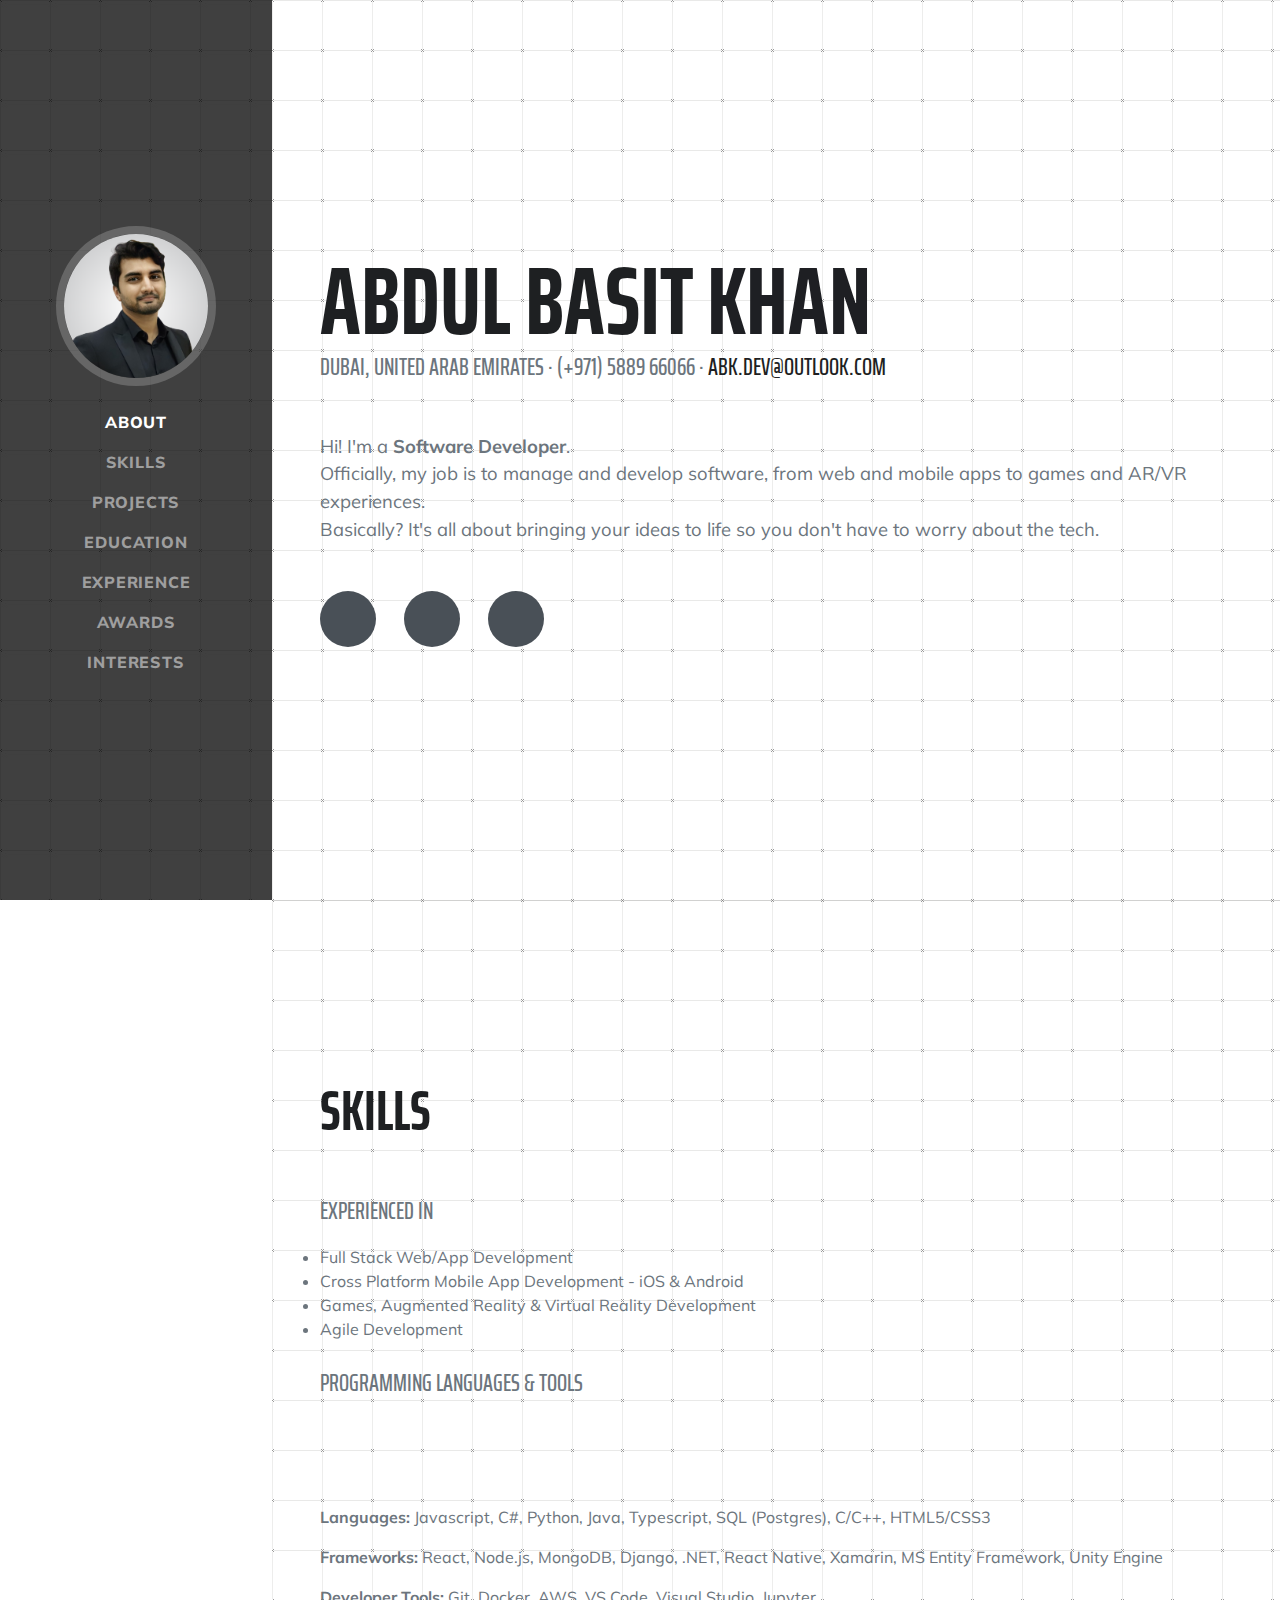
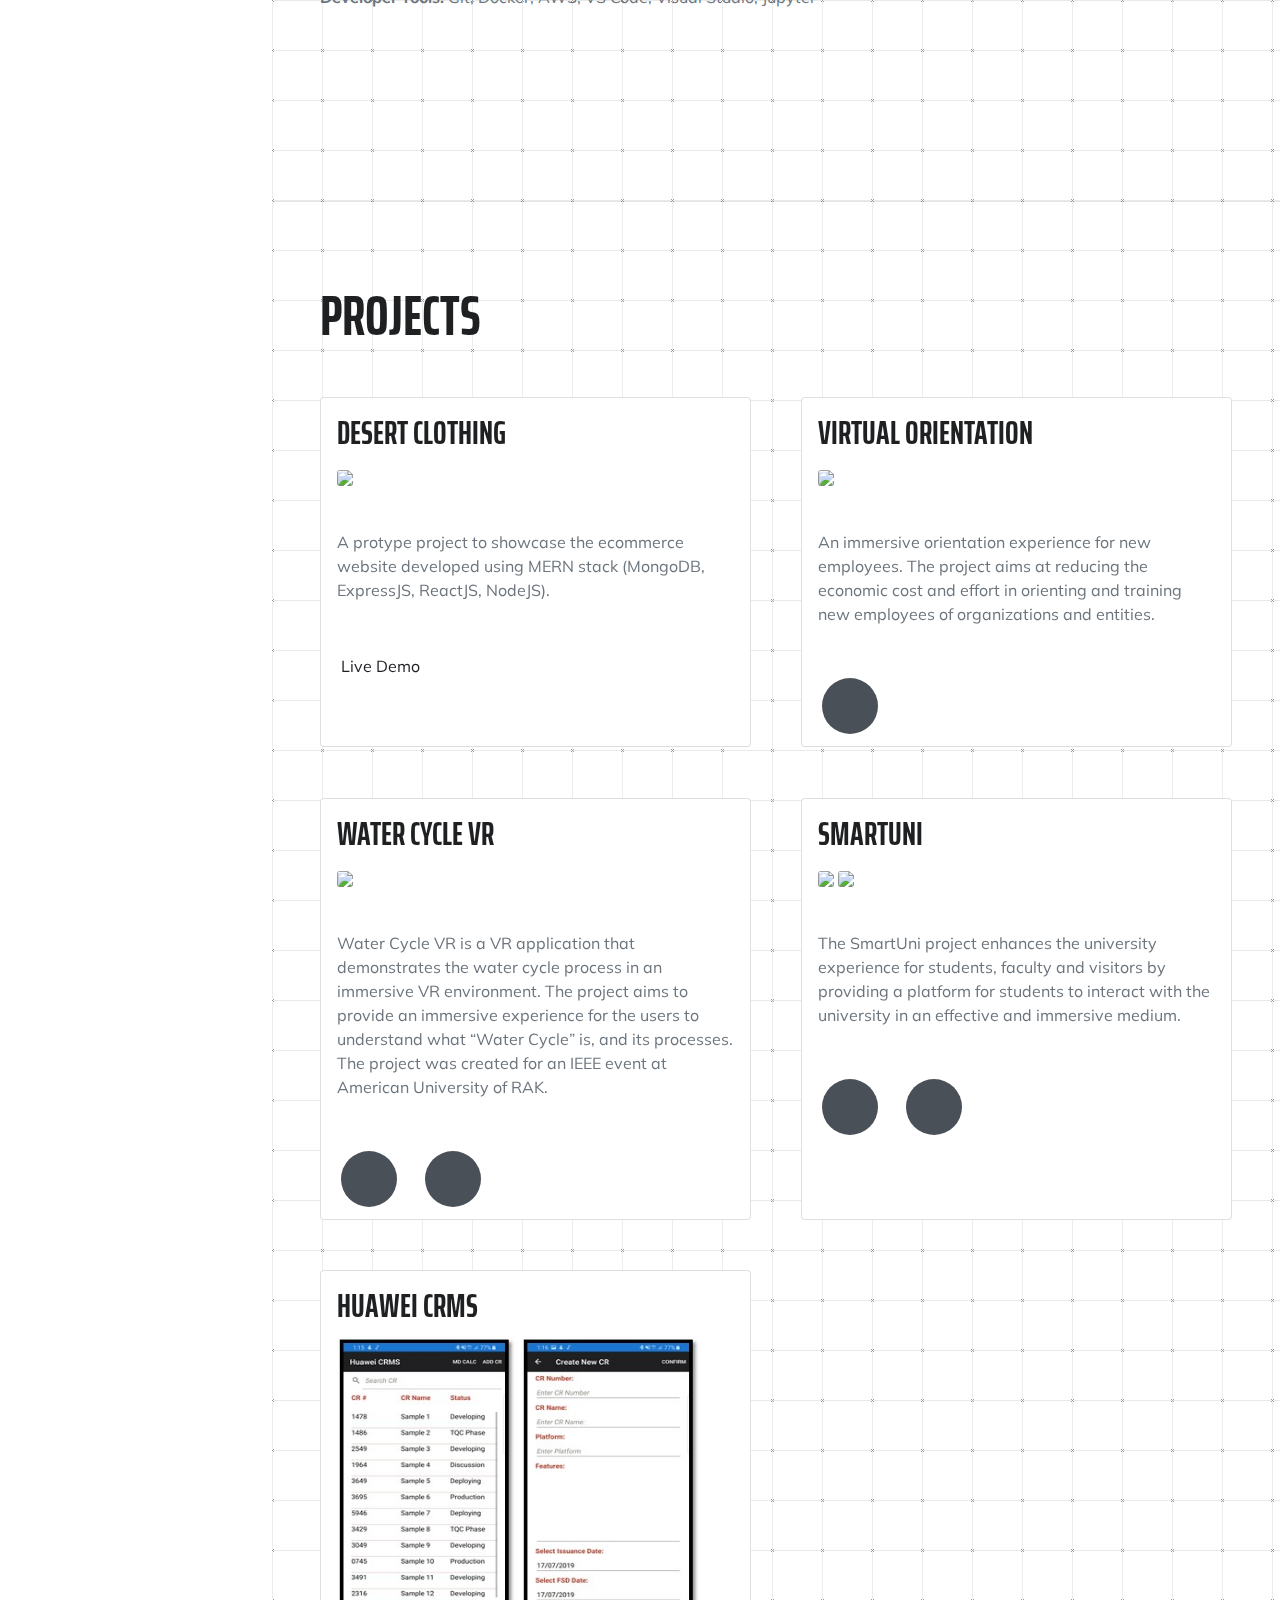
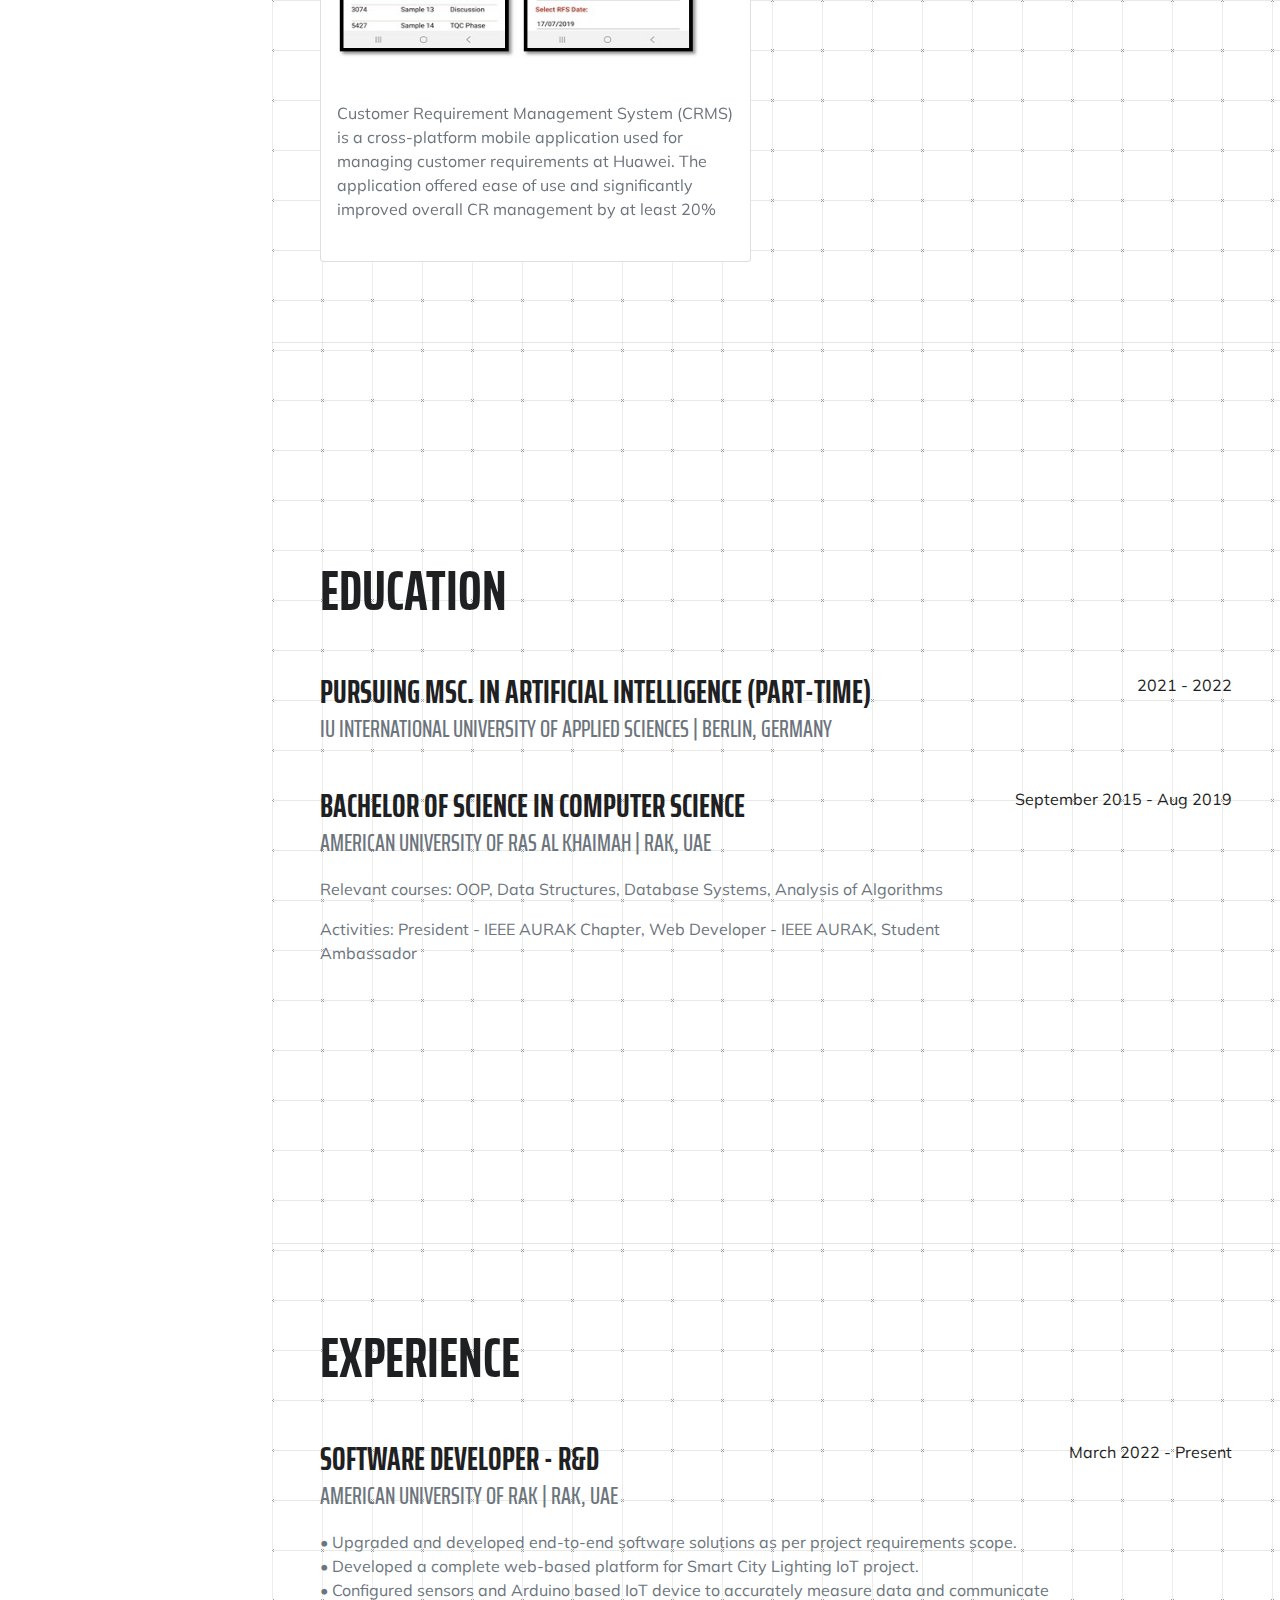
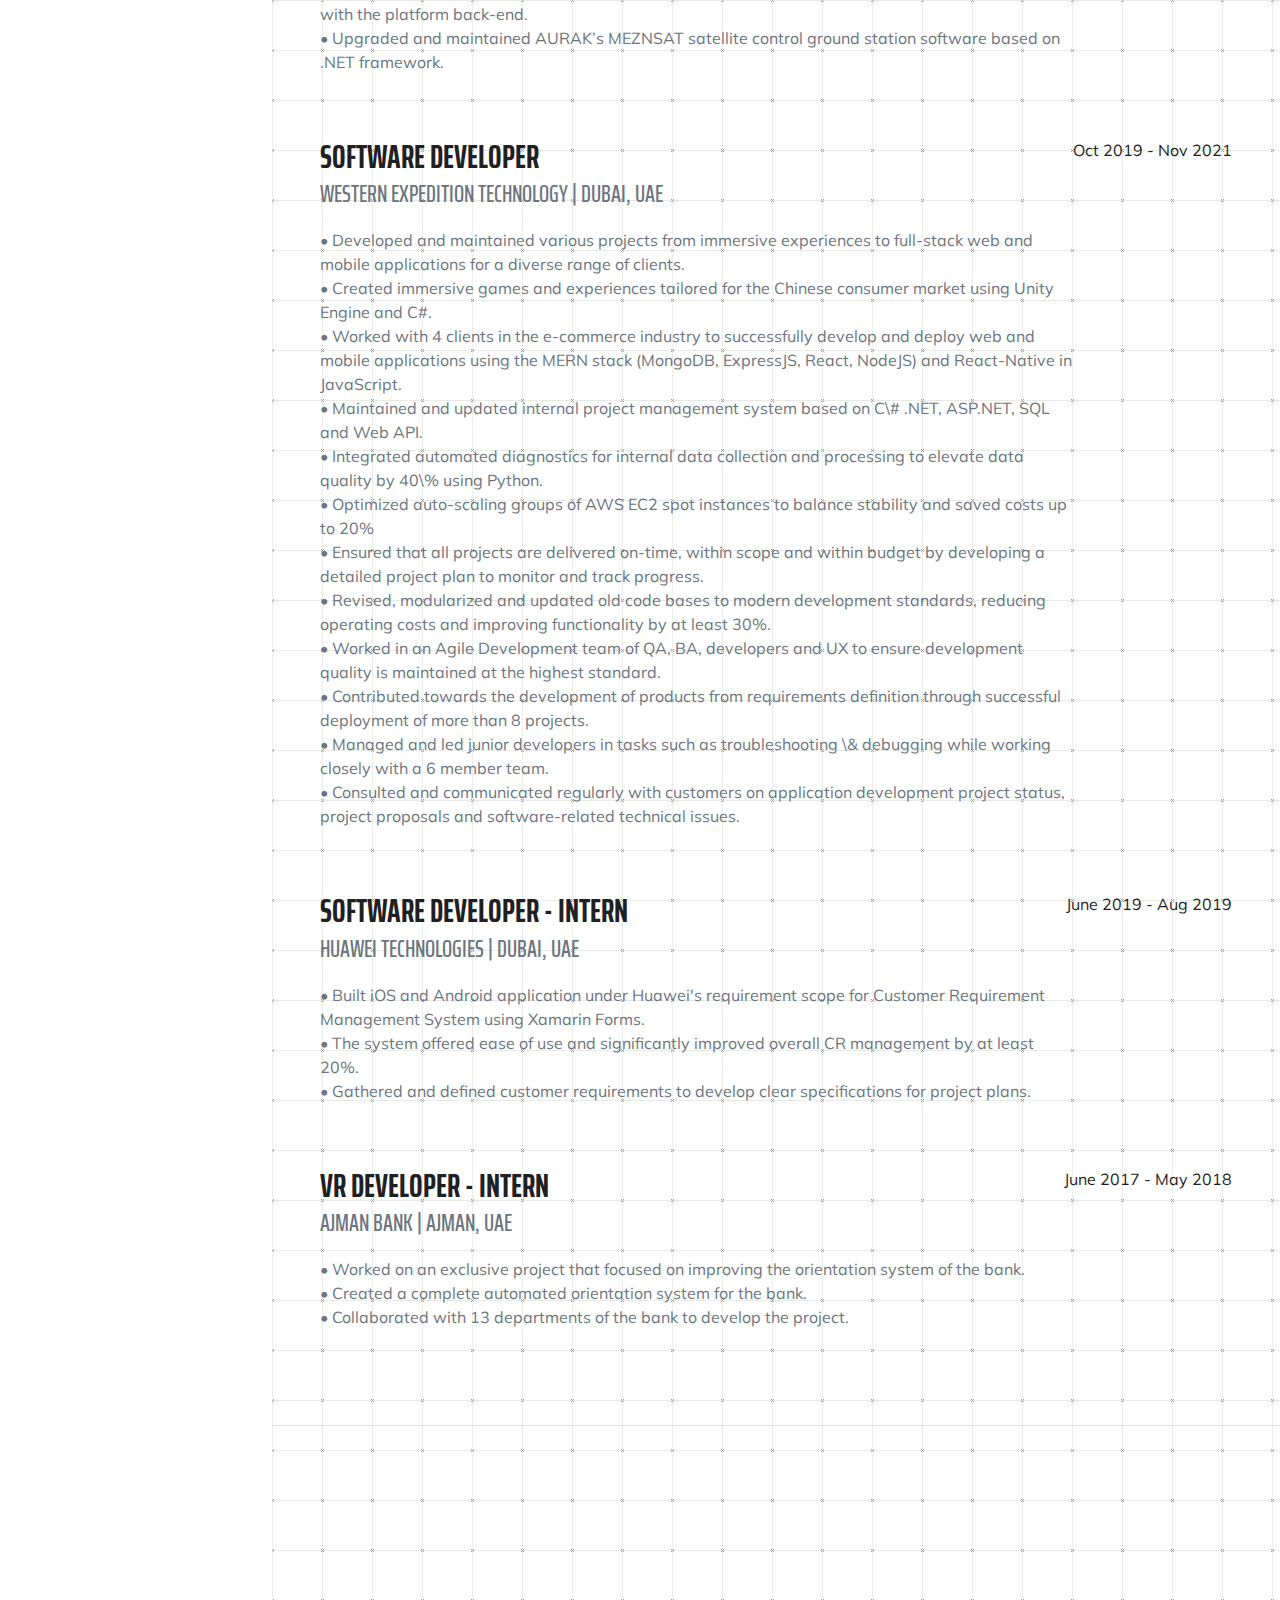
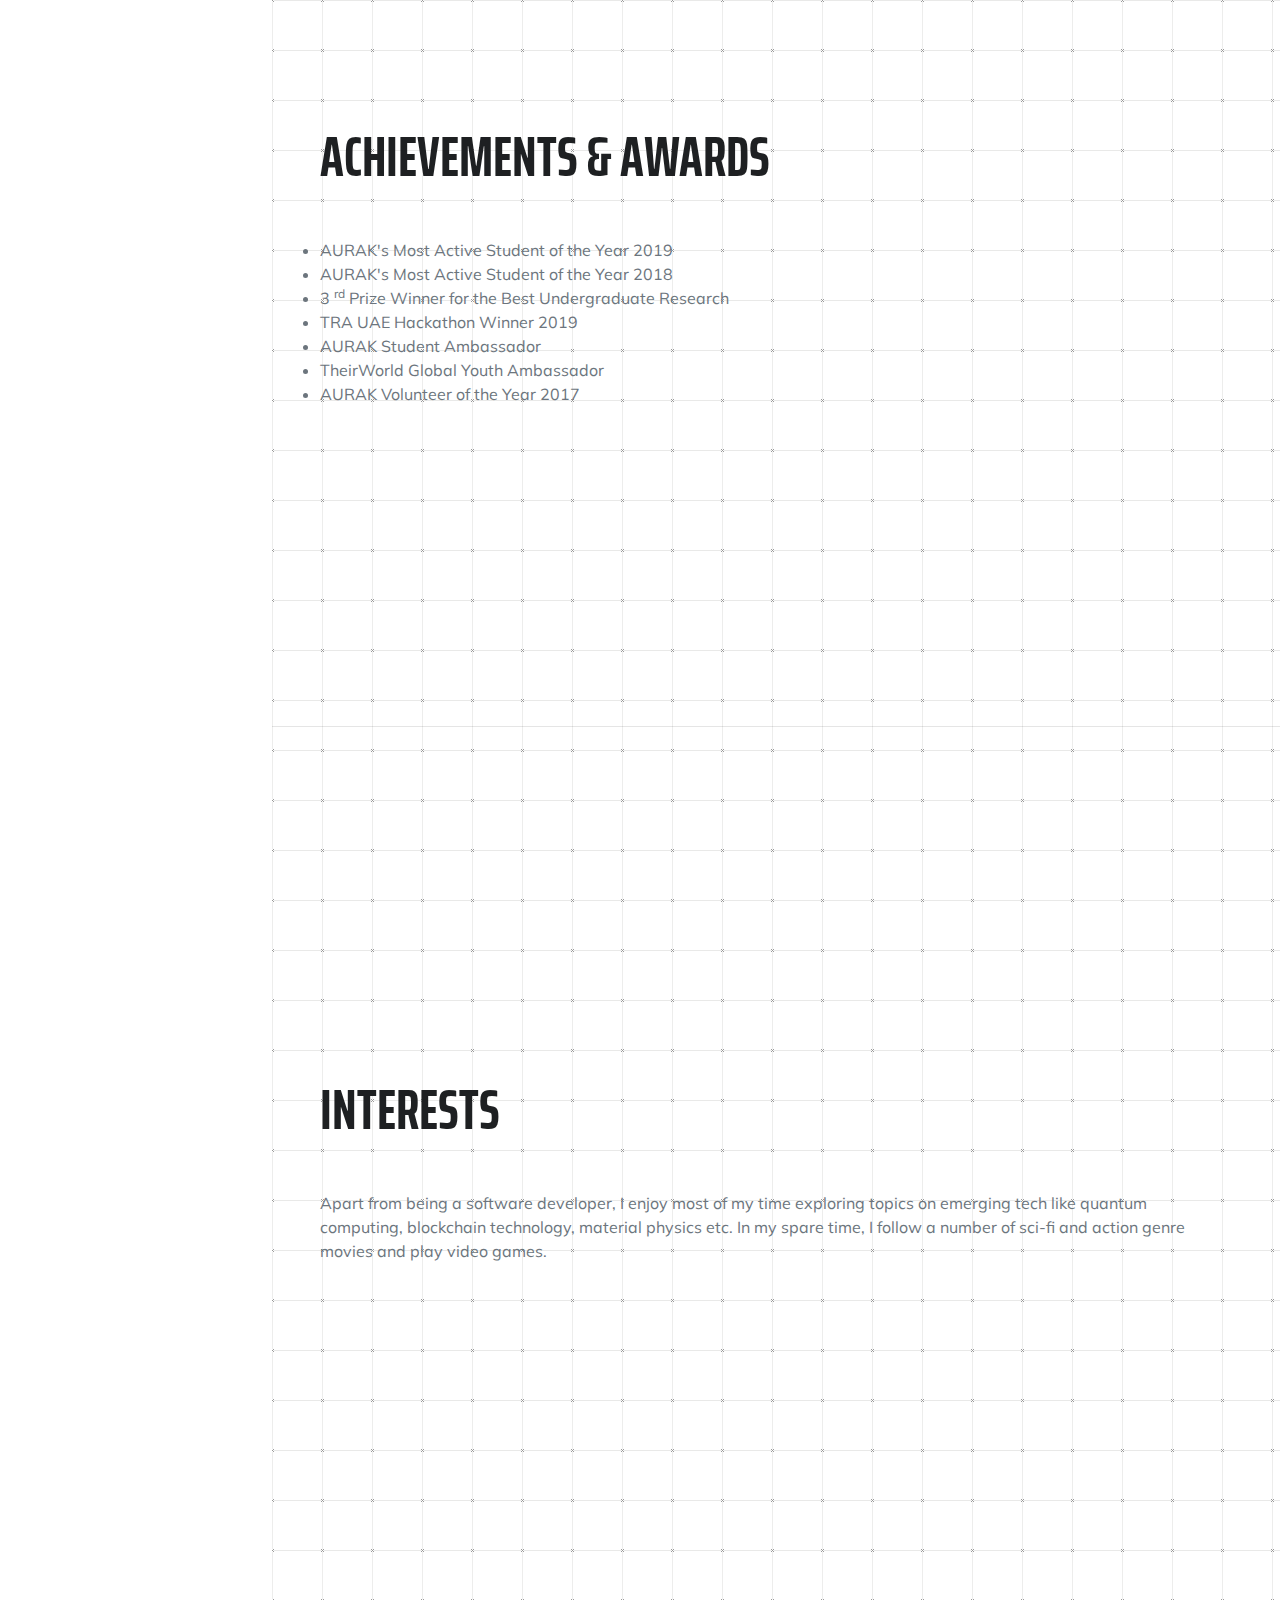
==== commit ae3b9f55: "Updated info" ====
--- a/index.html
+++ b/index.html
@@ -100,7 +100,7 @@
                     </li>
                     <li>
                         <span class="fa-li"><i class="fas fa-check"></i></span>
-                        Games, Augmented Reality & Virtual Reality Development - Unity
+                        Games, Augmented Reality & Virtual Reality Development
                     </li>
                     <li>
                         <span class="fa-li"><i class="fas fa-check"></i></span>
@@ -120,9 +120,9 @@
                     <li class="list-inline-item"><i class="fab fa-aws"></i></li>
                     <li class="list-inline-item"><i class="fab fa-unity"></i></li>
                 </ul>
-                <p> <strong>Languages: </strong> C/C++, C#, Python, HTML/CSS, Javascript, Typescript, SQL (Postgres)</p>
-                <p> <strong>Frameworks: </strong> React, Node.js, MongoDB, Django, .NET, Xamarin, Entity Framework,
-                    Unity Engine, WordPress</p>
+                <p> <strong>Languages: </strong> Javascript, C#, Python, Java, Typescript, SQL (Postgres), C/C++, HTML5/CSS3</p>
+                <p> <strong>Frameworks: </strong> React, Node.js, MongoDB, Django, .NET, React Native, Xamarin, MS Entity Framework,
+                    Unity Engine</p>
                 <p> <strong>Developer Tools: </strong> Git, Docker, AWS, VS Code, Visual Studio, Jupyter</p>
             </div>
         </section>
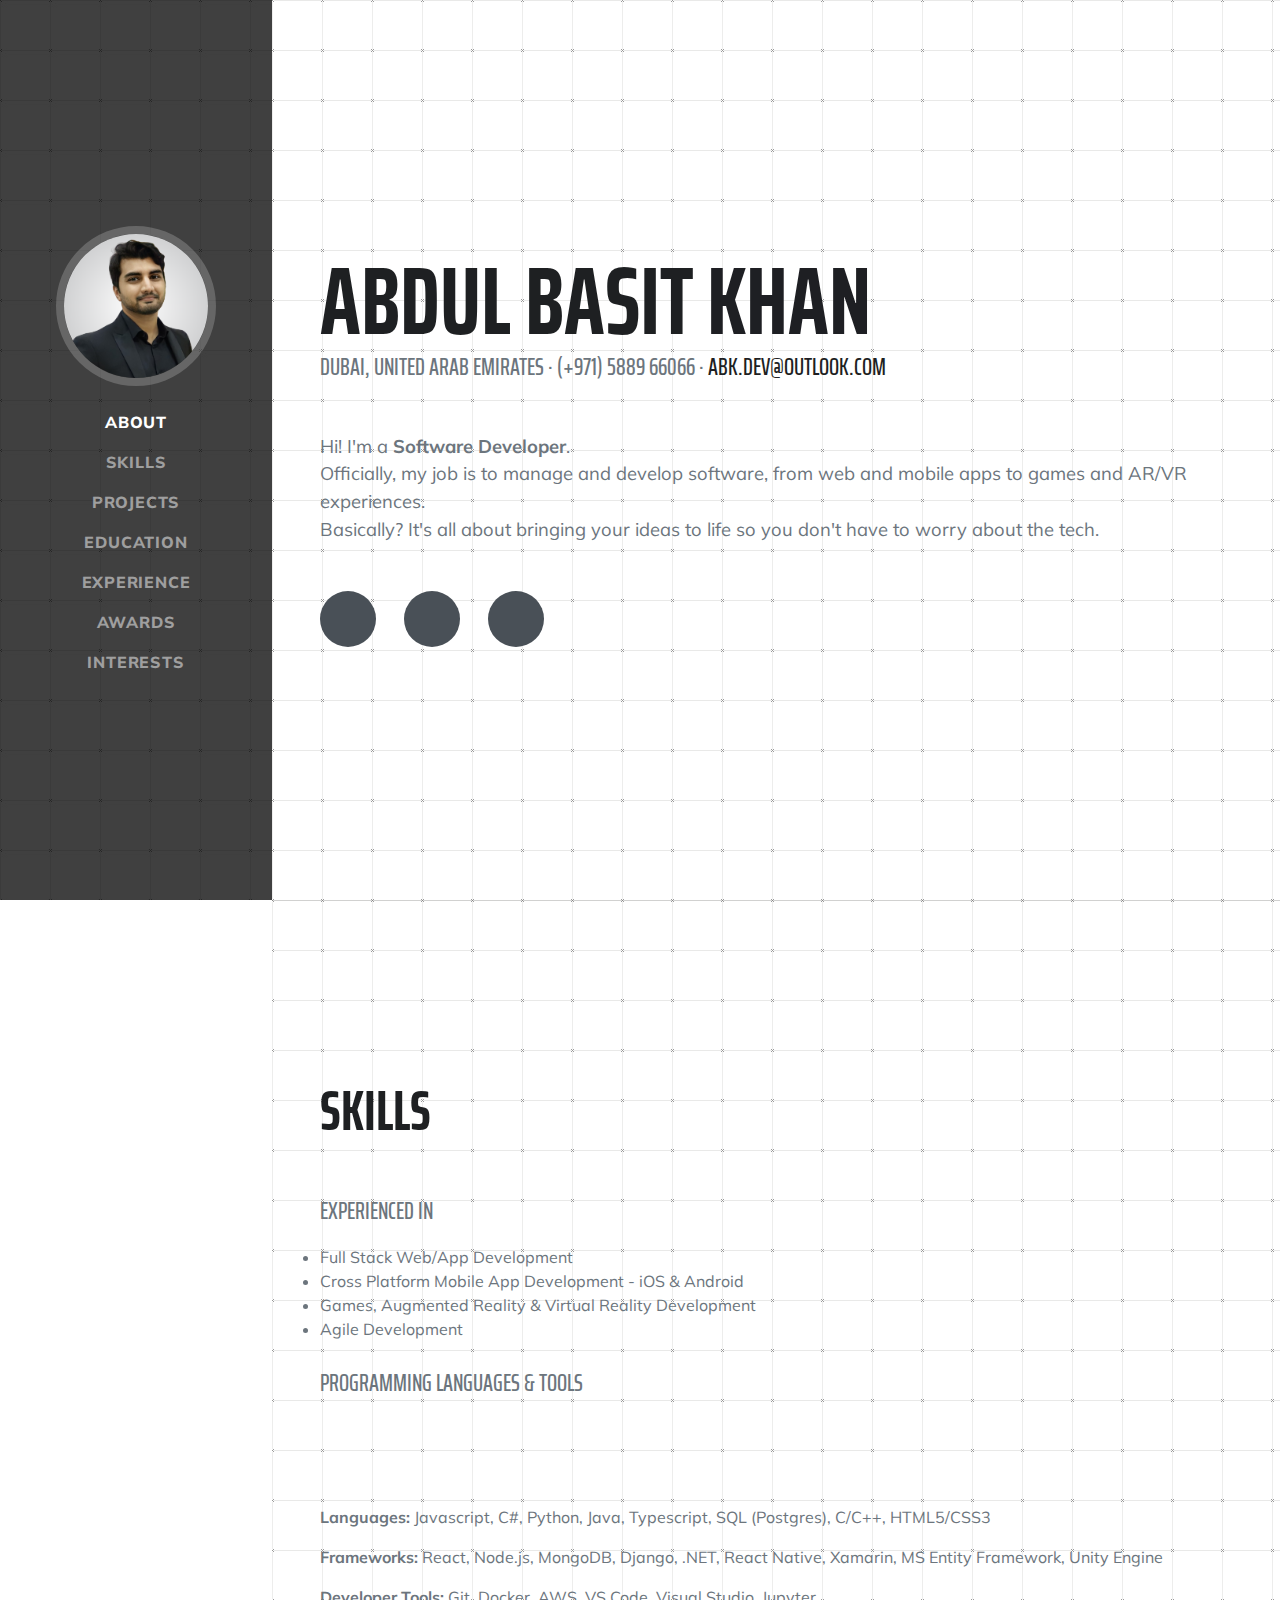
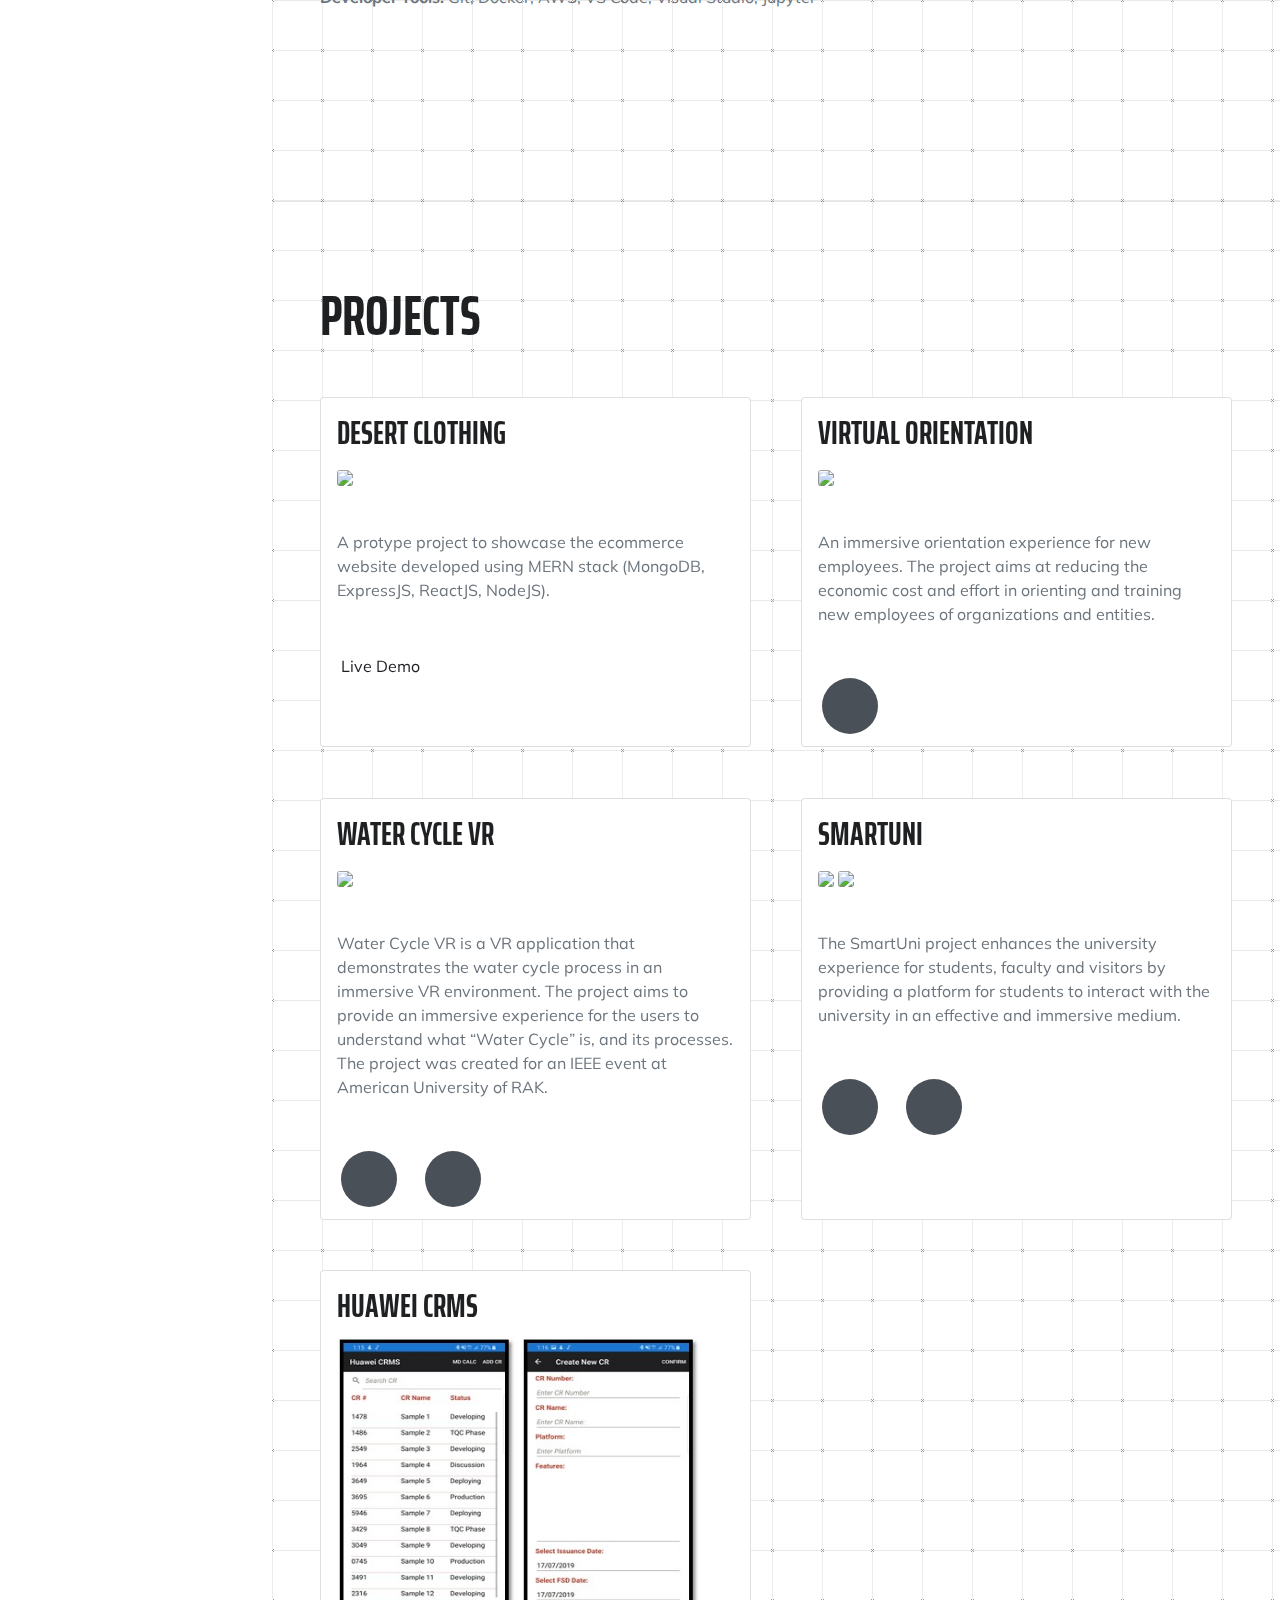
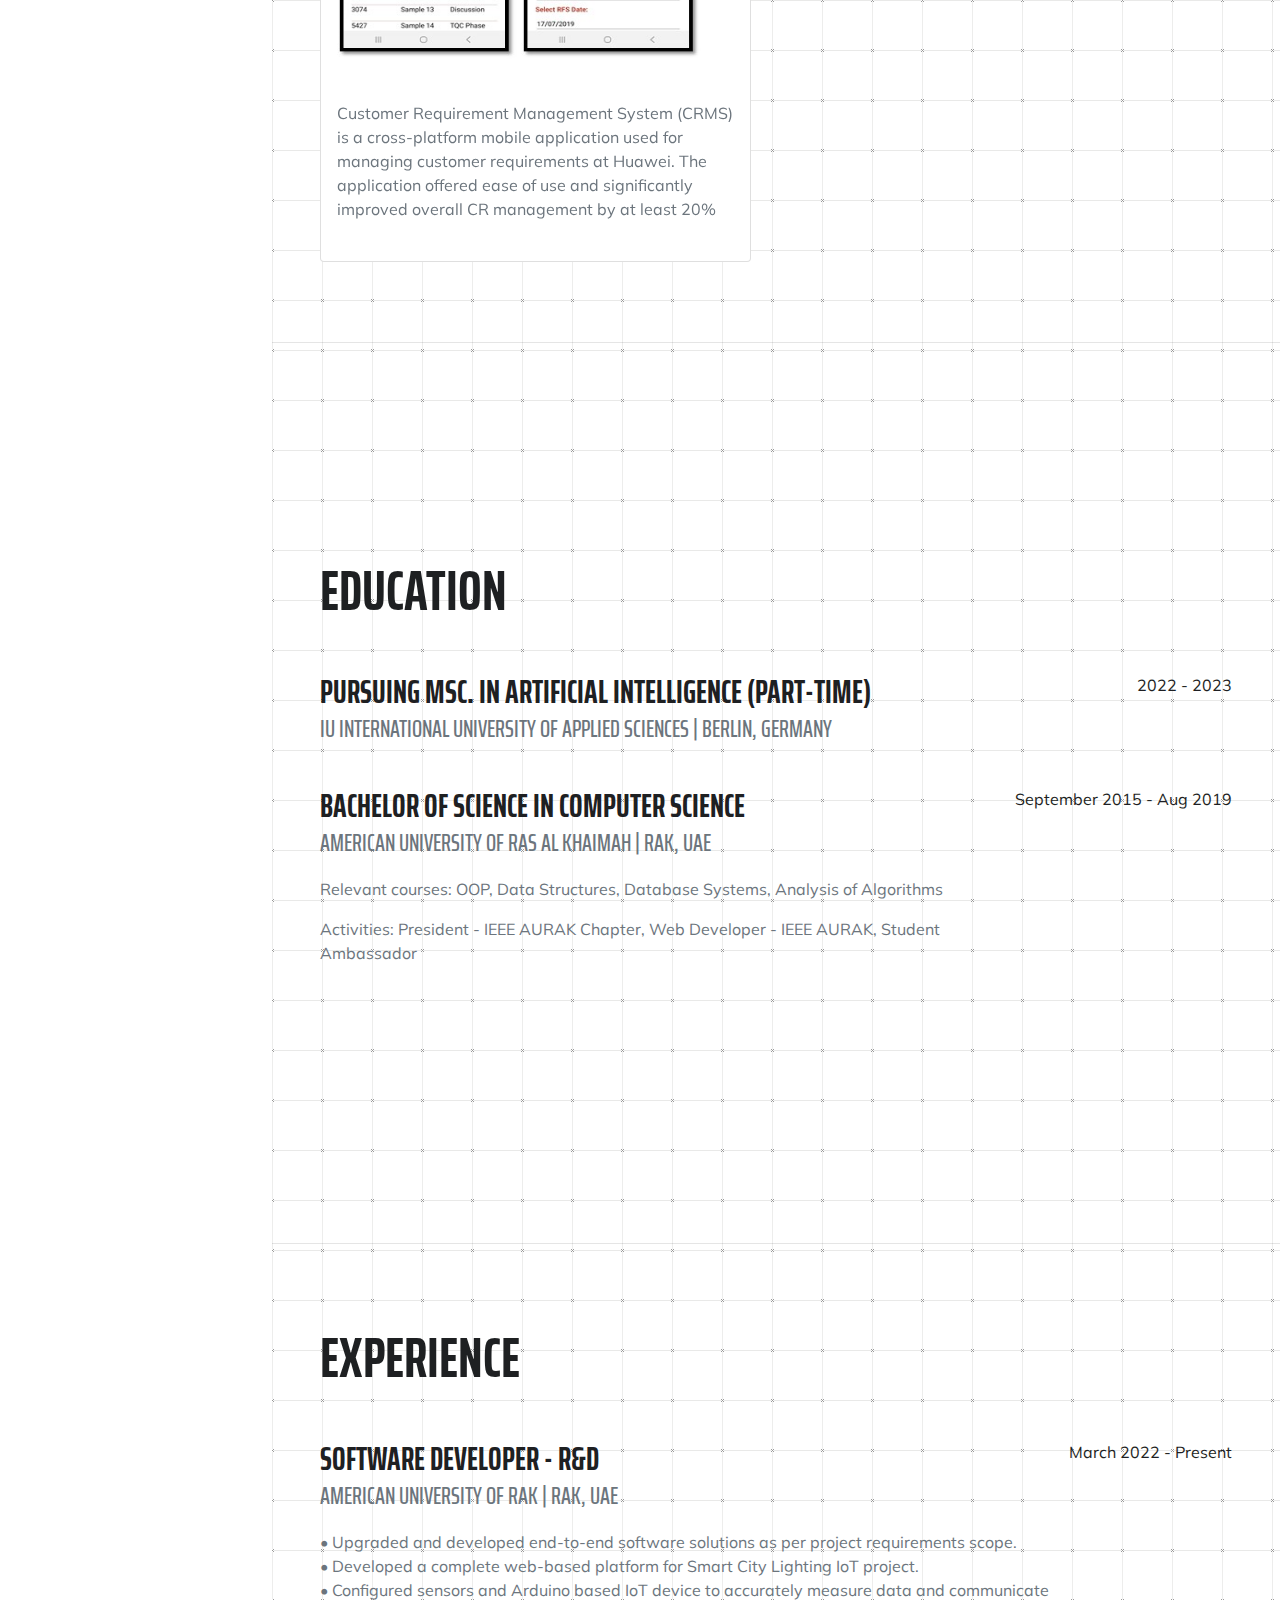
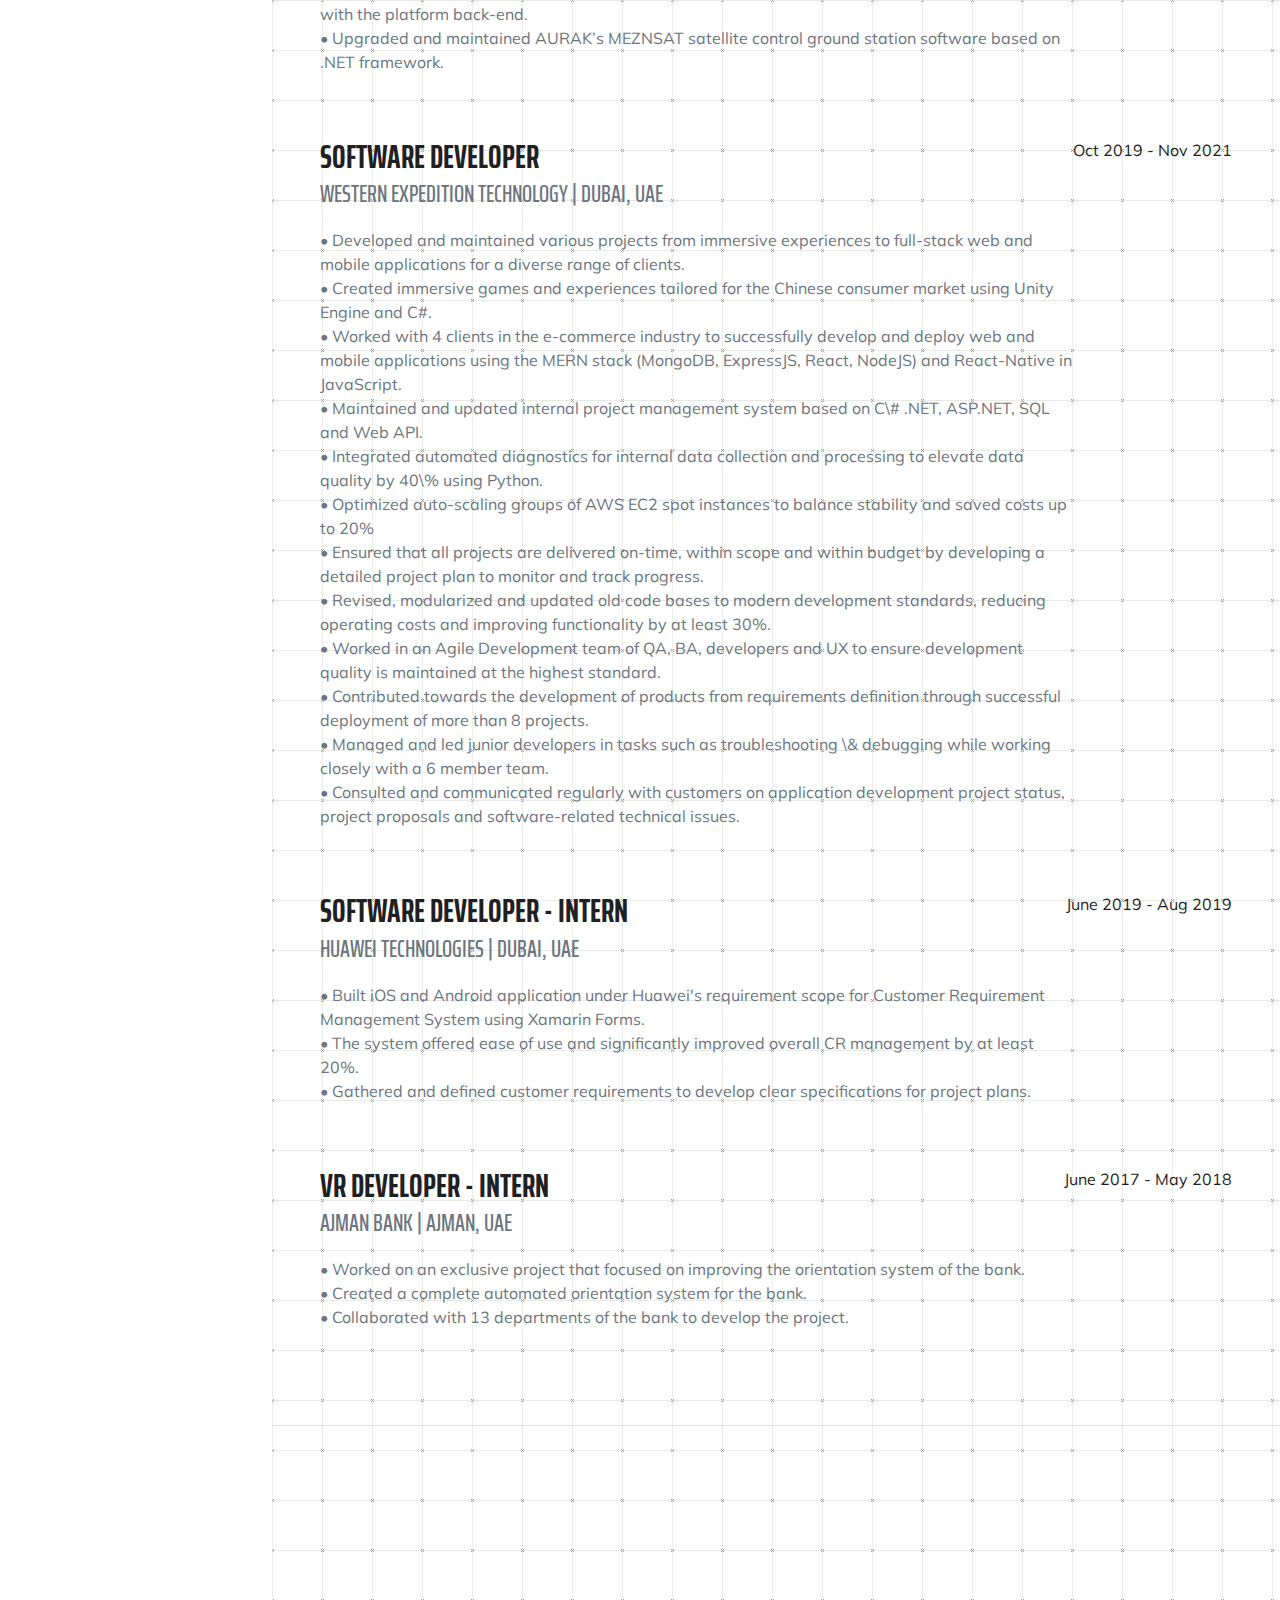
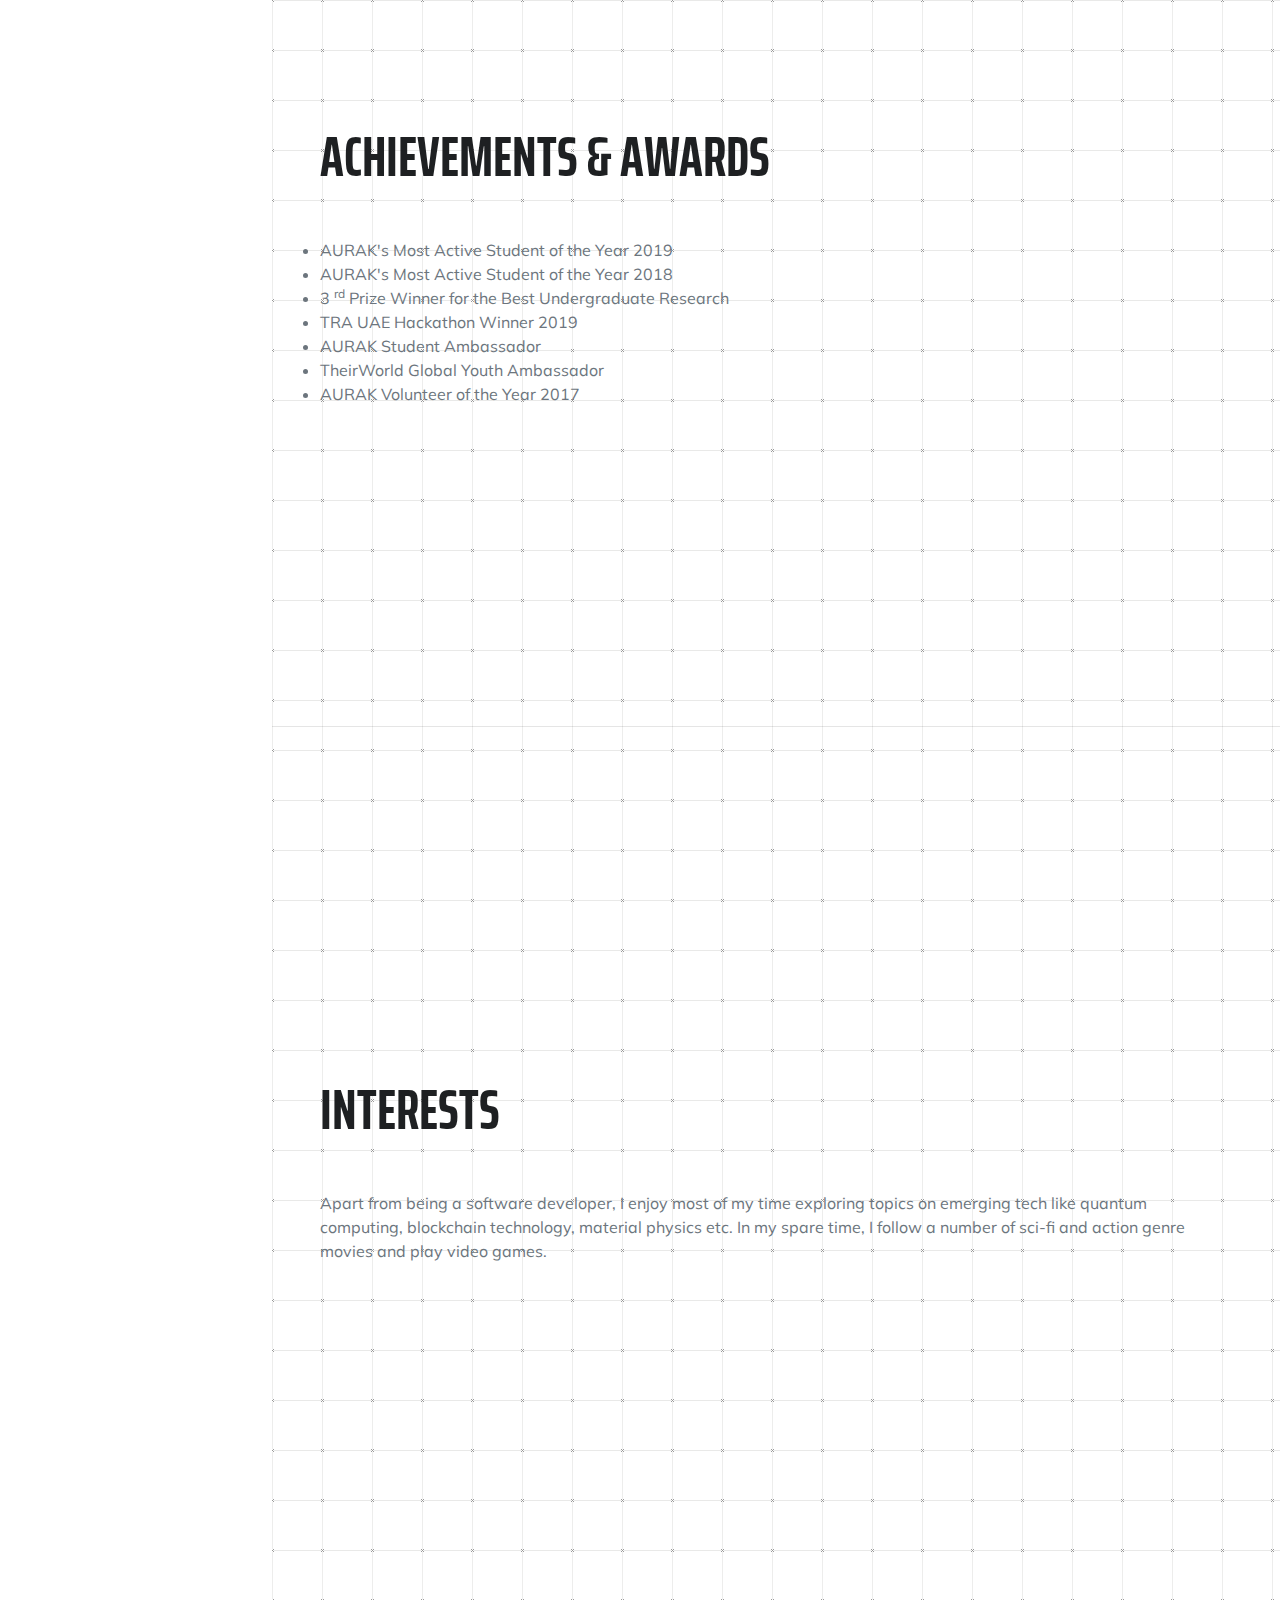
==== commit 75ad1969: "updated info & link preview img" ====
--- a/index.html
+++ b/index.html
@@ -5,7 +5,7 @@
     <meta property="og:title" content="Abdul Basit Khan - Resume Website"/>
     <meta property="og:type" content="software developer personal website"/>
     <meta property="og:url" content="https://abk.dev"/>
-    <meta property="og:image" href="assets/img/webp.jpg"/>
+    <meta property="og:image" href="assets/img/dp-nobg3.png"/>
     <meta property="og:description" content="Experienced in software development, from web and mobile apps to games and AR/VR experiences."/>
     
     <meta charset="utf-8" />
@@ -240,7 +240,7 @@
                         <!-- <p>Graduated from high school with Science major. <br>
                                 Highly active in managing events and activities.</p> -->
                     </div>
-                    <div class="flex-shrink-0"><span class="text-primary">2021 - 2022</span></div>
+                    <div class="flex-shrink-0"><span class="text-primary">2022 - 2023</span></div>
                 </div>
                 <div class="d-flex flex-column flex-md-row justify-content-between mb-5">
                     <div class="flex-grow-1">
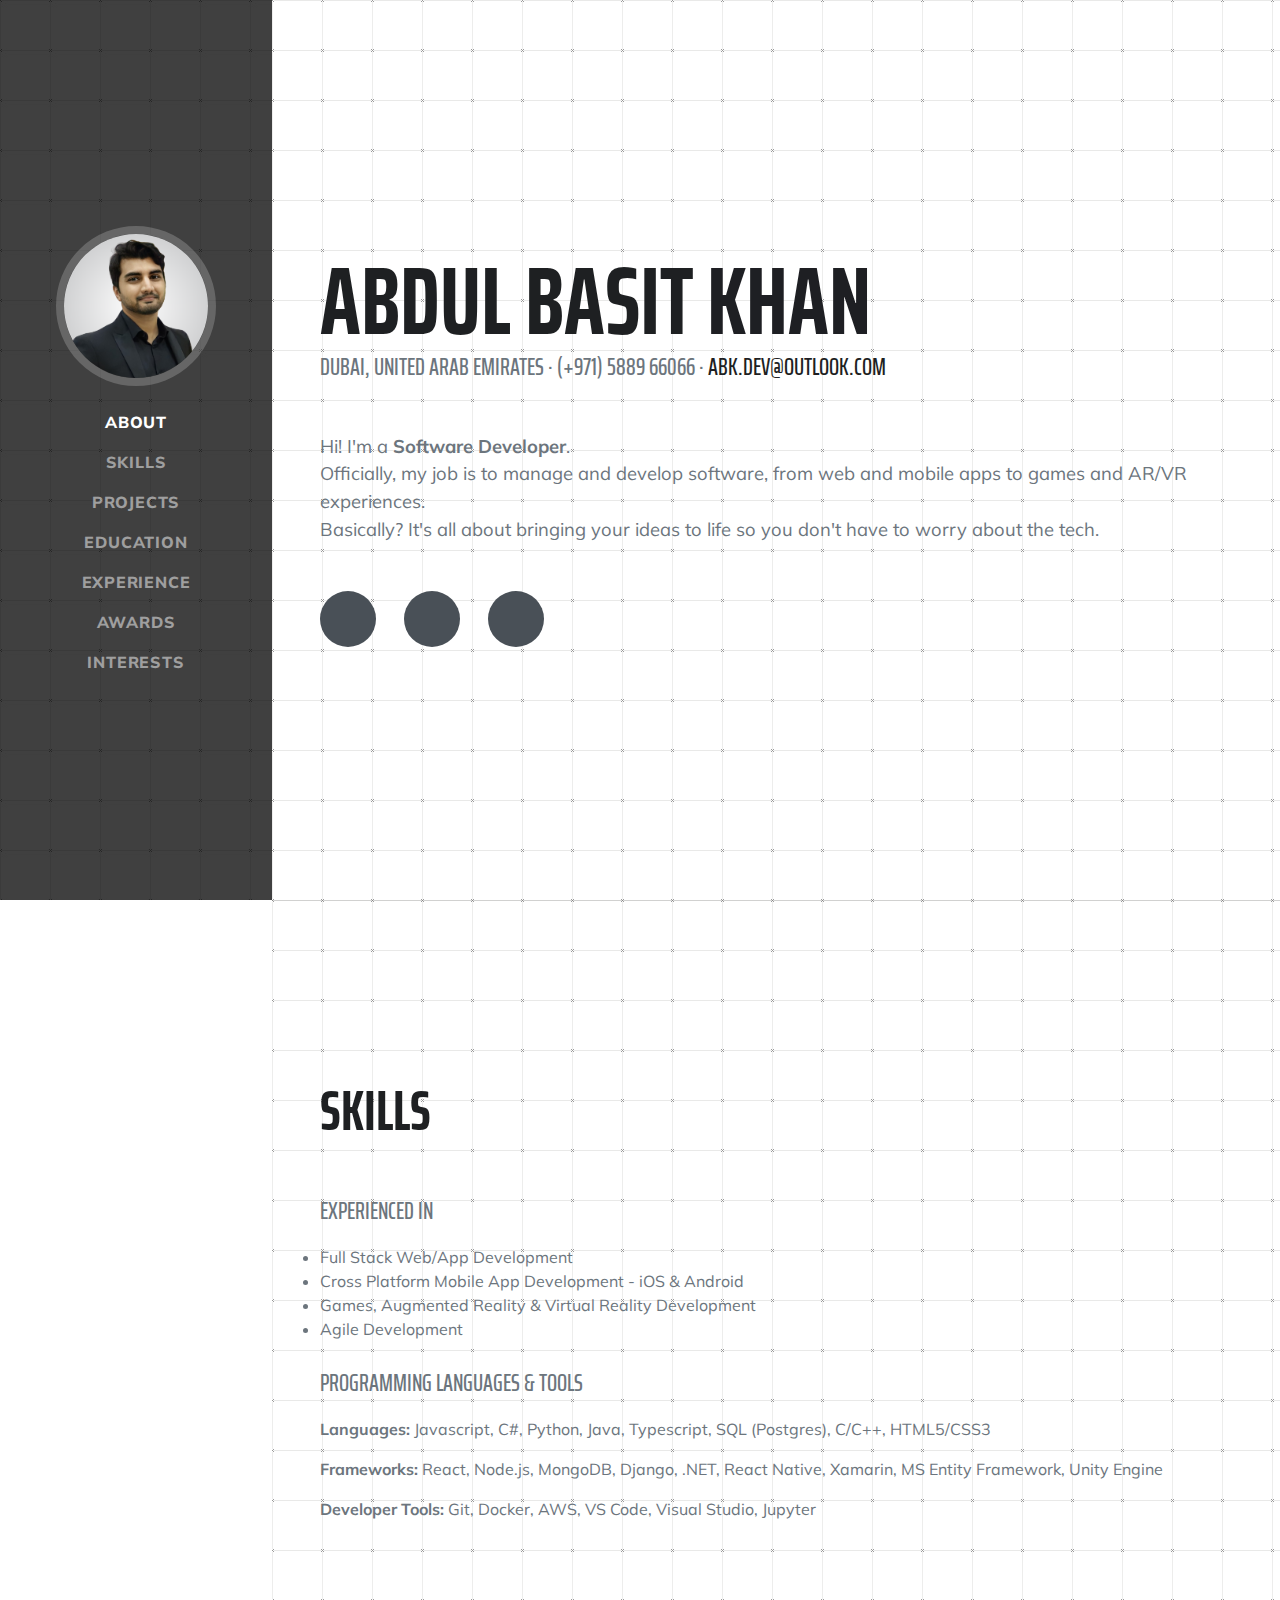
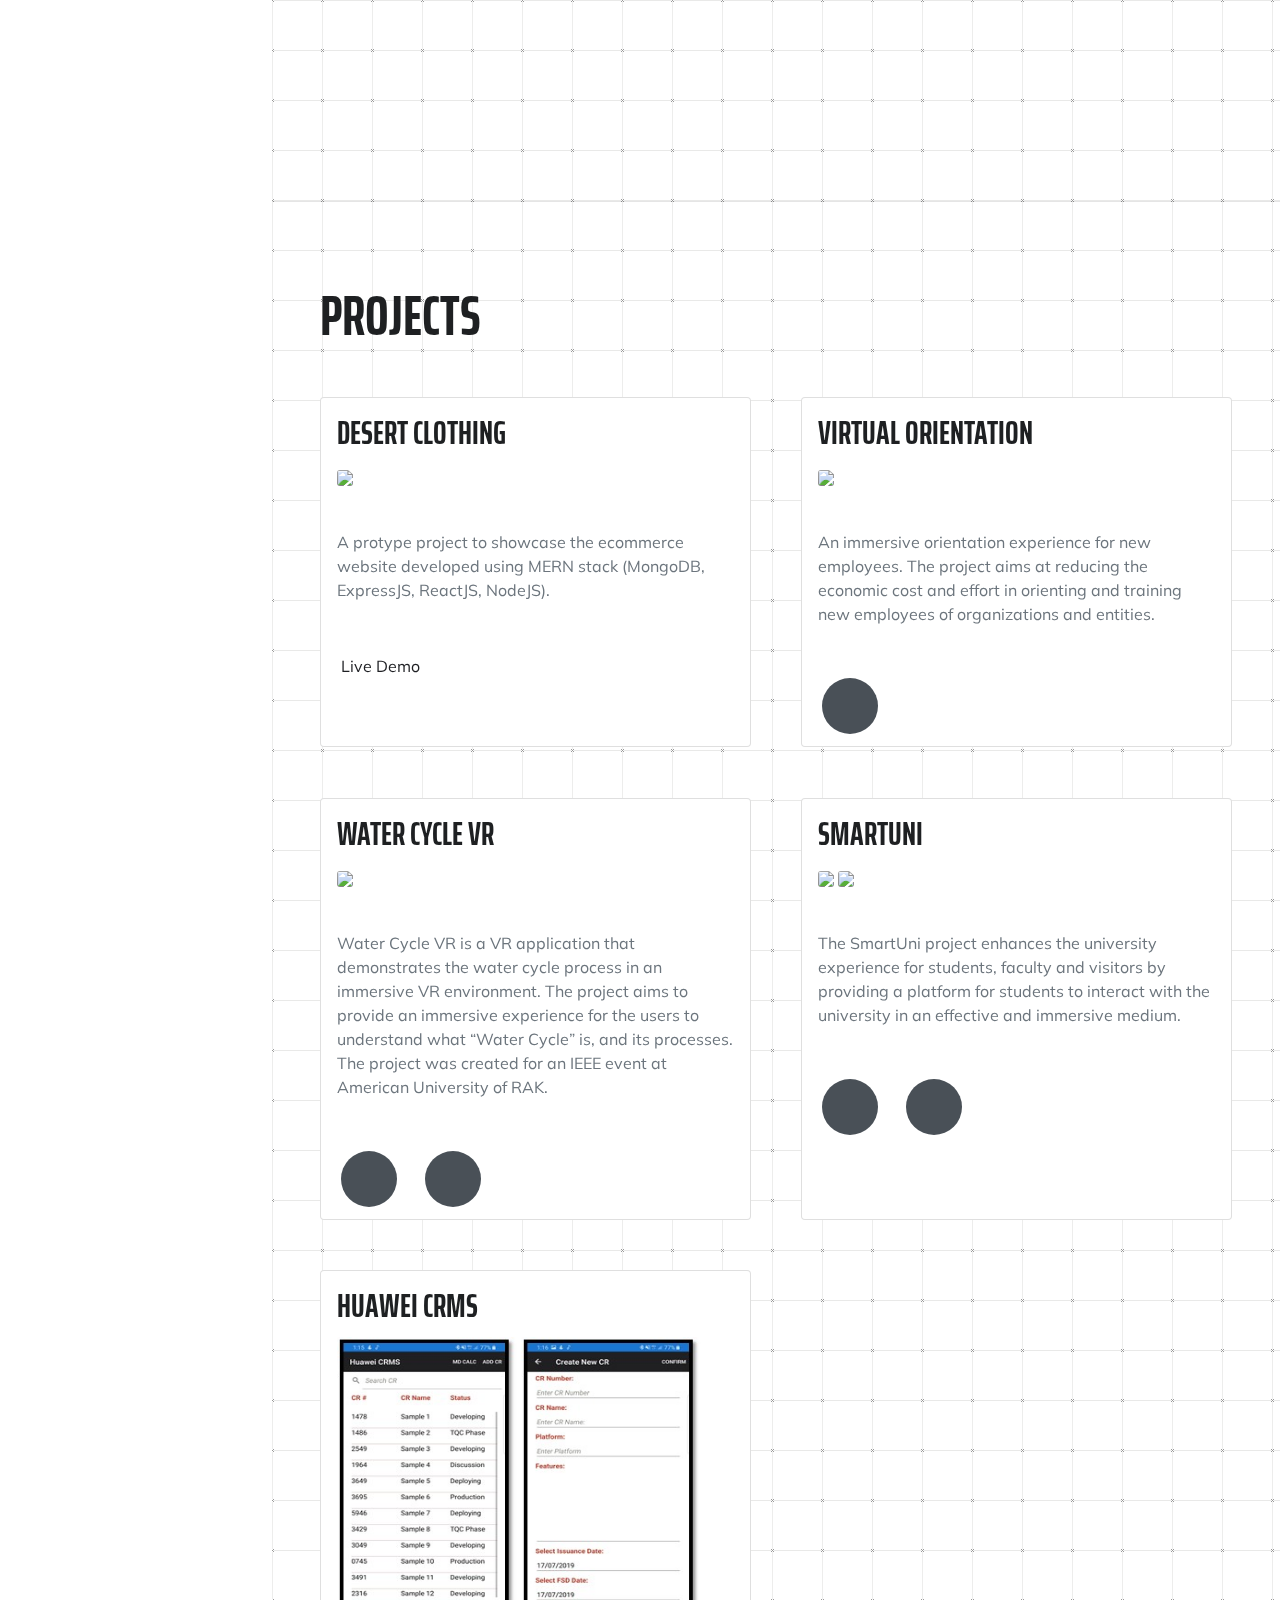
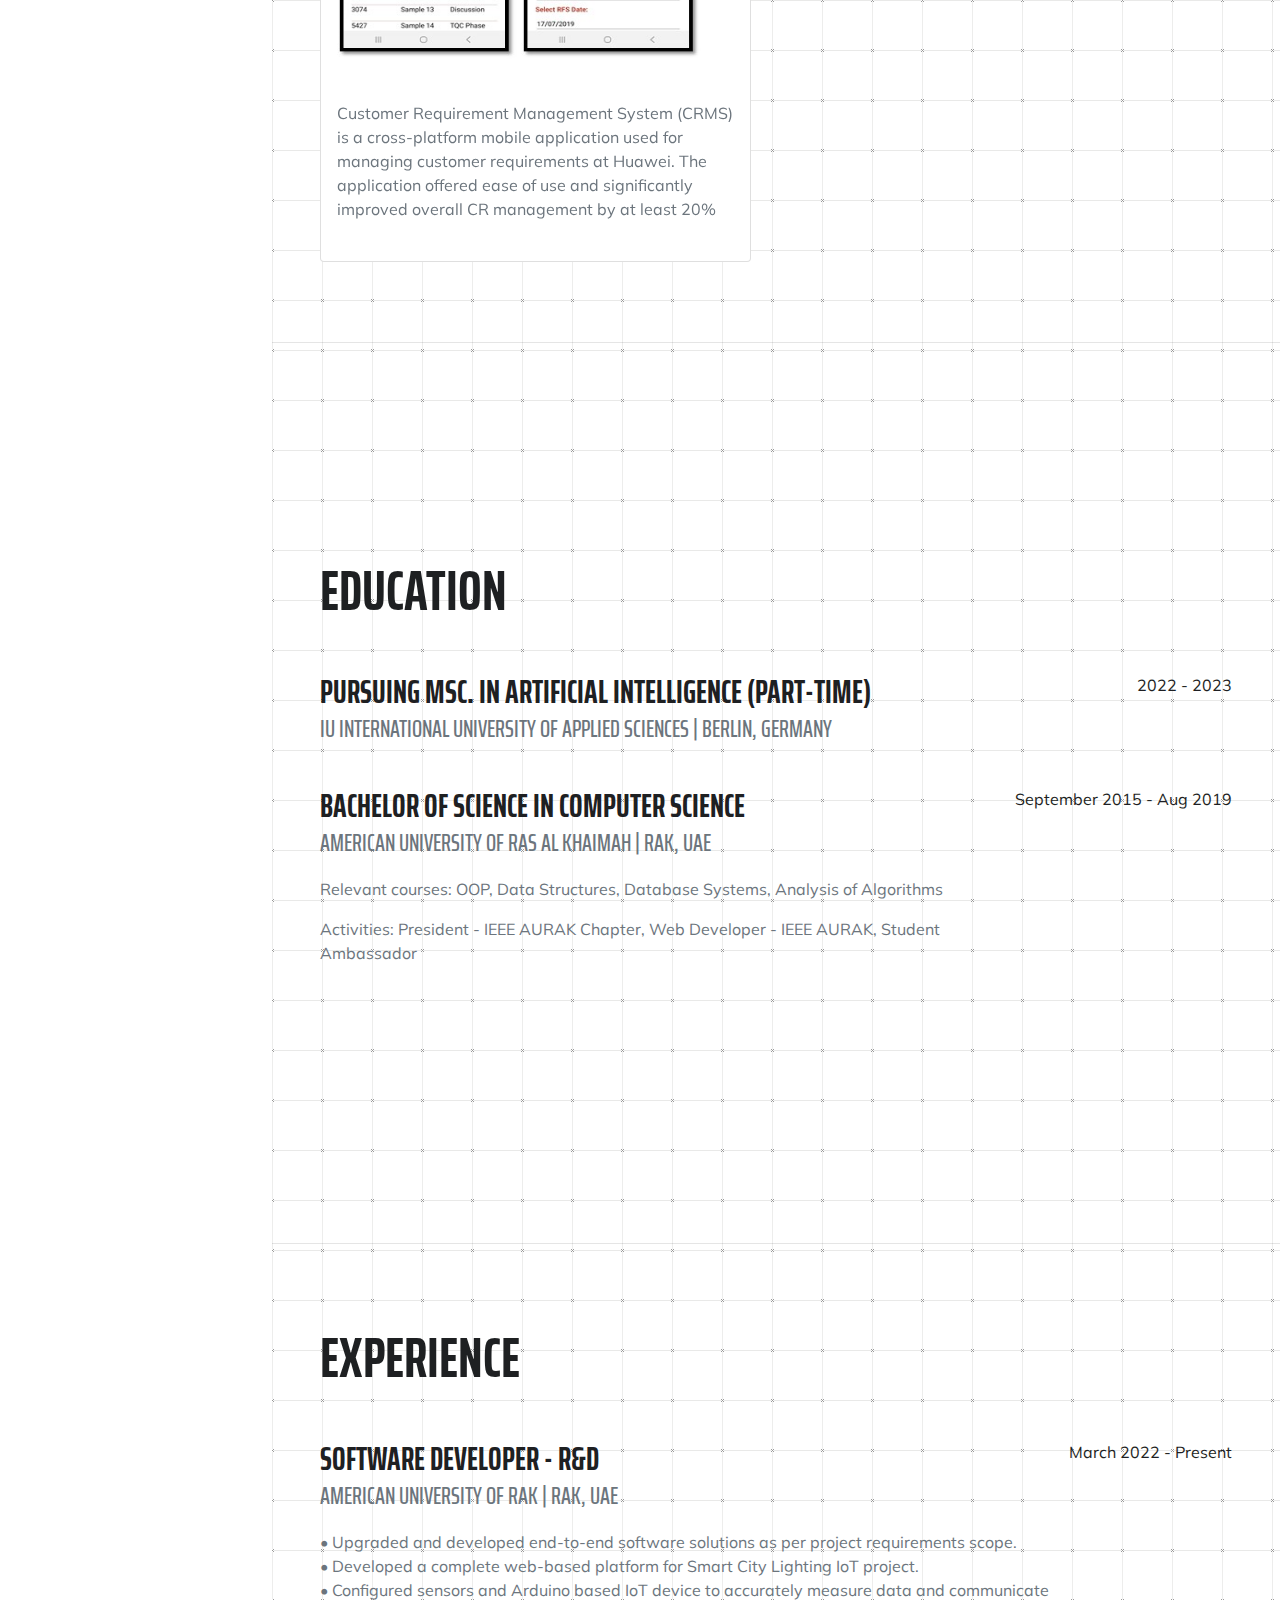
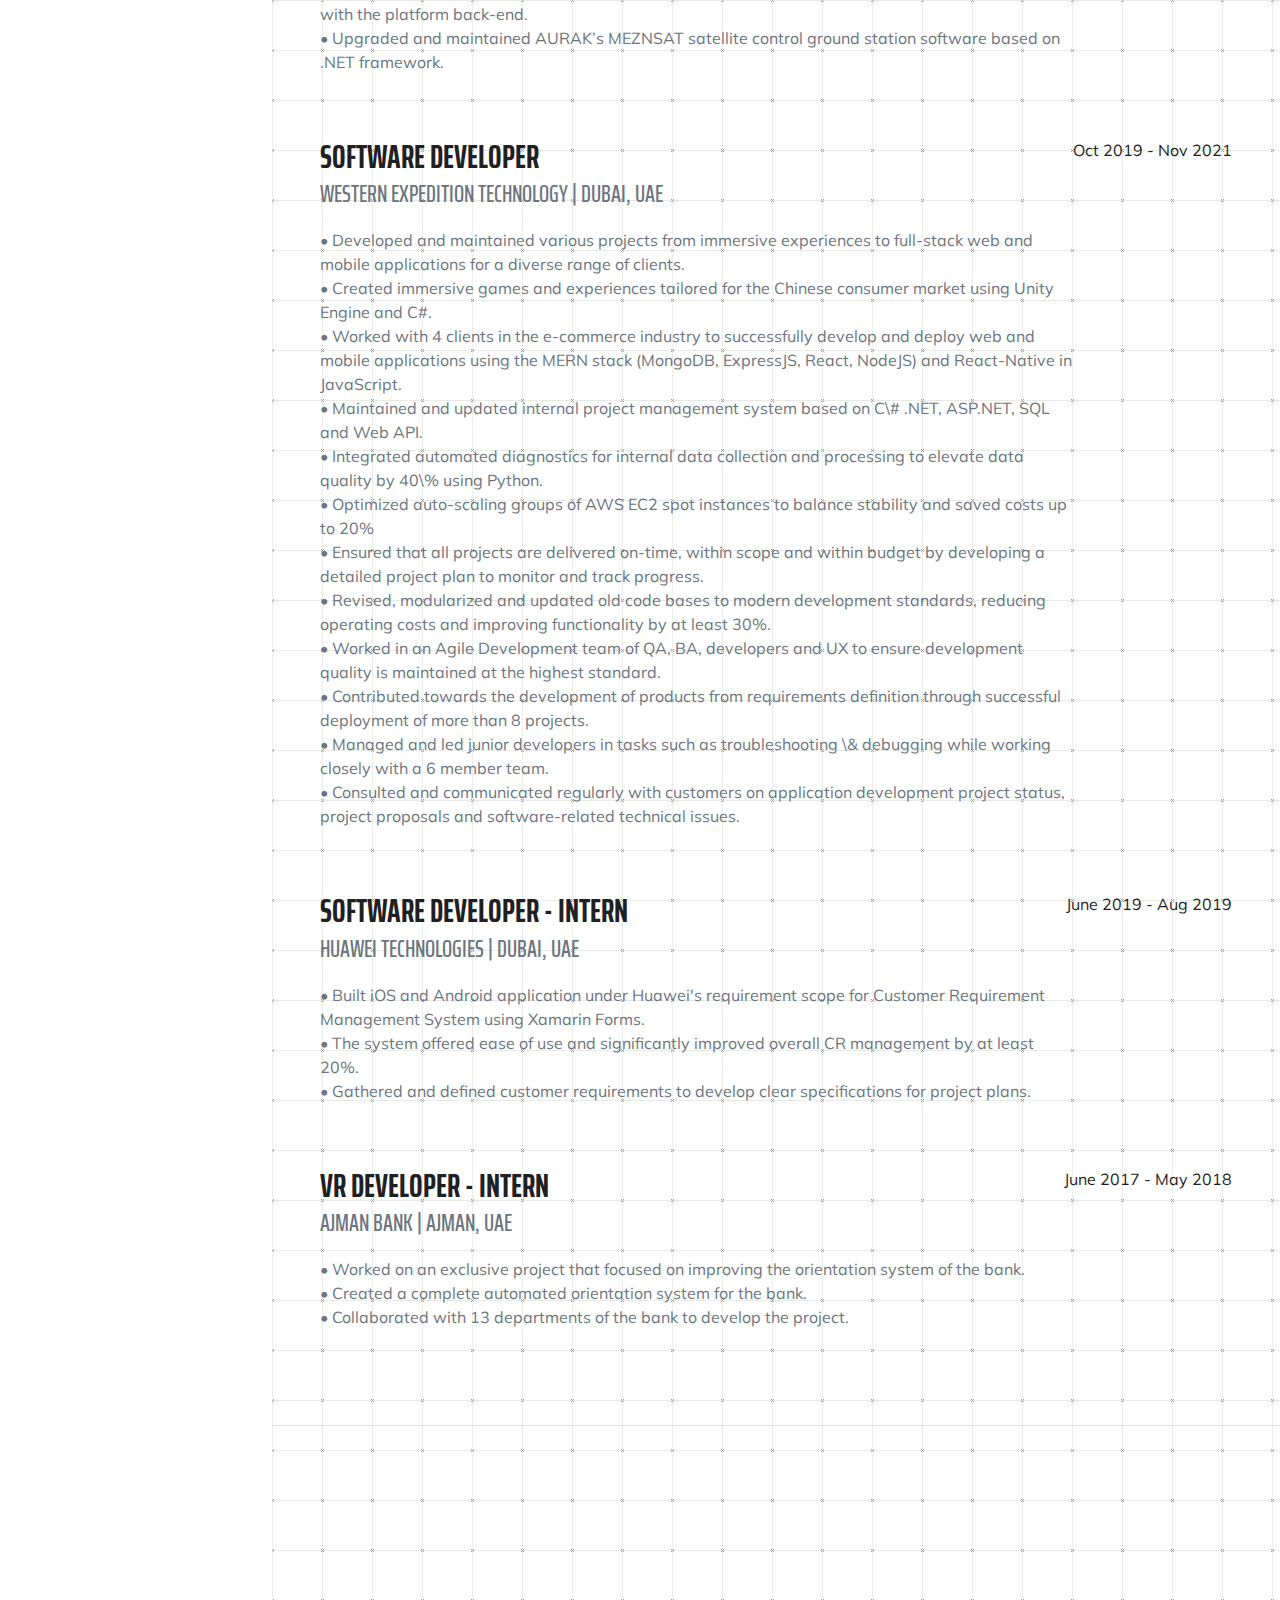
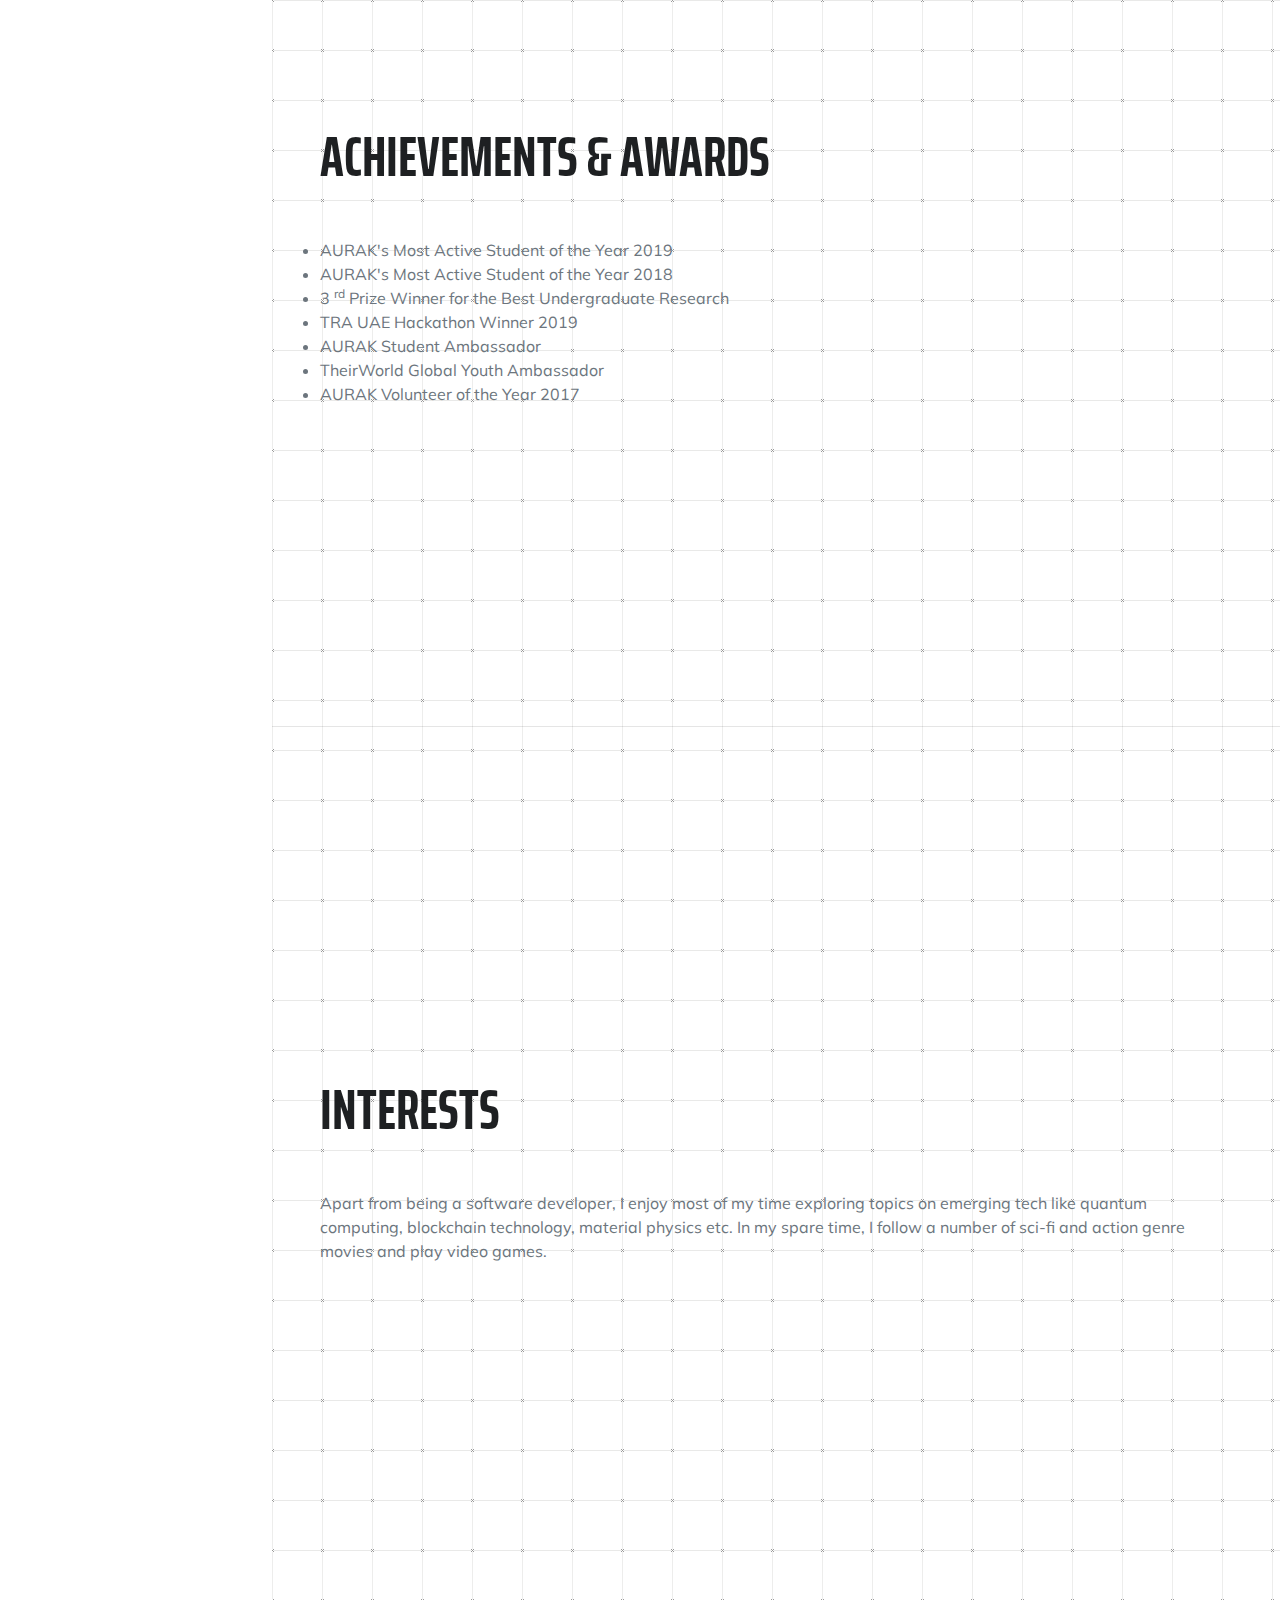
==== commit 7e94f2d6: "minor layout update" ====
--- a/index.html
+++ b/index.html
@@ -1,258 +1,411 @@
 <!DOCTYPE html>
 <html lang="en">
+  <head>
+    <meta property="og:title" content="Abdul Basit Khan - Resume Website" />
+    <meta property="og:type" content="software developer personal website" />
+    <meta property="og:url" content="https://abk.dev" />
+    <meta property="og:image" href="assets/img/dp-nobg3.png" />
+    <meta
+      property="og:description"
+      content="Experienced in software development, from web and mobile apps to games and AR/VR experiences."
+    />
 
-<head>
-    <meta property="og:title" content="Abdul Basit Khan - Resume Website"/>
-    <meta property="og:type" content="software developer personal website"/>
-    <meta property="og:url" content="https://abk.dev"/>
-    <meta property="og:image" href="assets/img/dp-nobg3.png"/>
-    <meta property="og:description" content="Experienced in software development, from web and mobile apps to games and AR/VR experiences."/>
-    
     <meta charset="utf-8" />
-    <meta name="viewport" content="width=device-width, initial-scale=1, shrink-to-fit=no" />
-    <meta name="description" content="Experienced in software development, from web and mobile apps to games and AR/VR experiences." />
+    <meta
+      name="viewport"
+      content="width=device-width, initial-scale=1, shrink-to-fit=no"
+    />
+    <meta
+      name="description"
+      content="Experienced in software development, from web and mobile apps to games and AR/VR experiences."
+    />
     <meta name="author" content="Abdul Basit Khan" />
     <title>Abdul Basit Khan - Resume Website</title>
     <link rel="icon" type="image/x-icon" href="assets/img/logo.png" />
     <!-- Font Awesome icons (free version)-->
-    <script src="https://use.fontawesome.com/releases/v5.15.1/js/all.js" crossorigin="anonymous"></script>
+    <script
+      src="https://use.fontawesome.com/releases/v5.15.1/js/all.js"
+      crossorigin="anonymous"
+    ></script>
     <!-- Google fonts-->
-    <link href="https://fonts.googleapis.com/css?family=Saira+Extra+Condensed:500,700" rel="stylesheet"
-        type="text/css" />
-    <link href="https://fonts.googleapis.com/css?family=Muli:400,400i,800,800i" rel="stylesheet" type="text/css" />
+    <link
+      href="https://fonts.googleapis.com/css?family=Saira+Extra+Condensed:500,700"
+      rel="stylesheet"
+      type="text/css"
+    />
+    <link
+      href="https://fonts.googleapis.com/css?family=Muli:400,400i,800,800i"
+      rel="stylesheet"
+      type="text/css"
+    />
     <!-- Core theme CSS (includes Bootstrap)-->
     <!-- <link href="css/test.css" rel="stylesheet" /> -->
     <link href="css/inf_bg_anim_2.css" rel="stylesheet" />
     <link href="css/inf_bg_anim.css" rel="stylesheet" />
     <link href="css/hover.css" rel="stylesheet" />
     <link href="css/styles.css" rel="stylesheet" />
+  </head>
 
-</head>
-
-<body id="page-top">
+  <body id="page-top">
     <!-- Navigation-->
-    <nav class="navbar navbar-expand-lg navbar-dark bg-primary fixed-top infBGdim" id="sideNav">
-        <a class="navbar-brand js-scroll-trigger" href="#page-top">
-            <span class="d-block d-lg-none">Abdul Basit Khan</span>
-            <span class="d-none d-lg-block"><img class="img-fluid img-profile rounded-circle mx-auto mb-2"
-                    src="assets/img/dp-nobg3.png" alt="" /></span>
-        </a>
-        <button class="navbar-toggler" type="button" data-toggle="collapse" data-target="#navbarSupportedContent"
-            aria-controls="navbarSupportedContent" aria-expanded="false" aria-label="Toggle navigation"><span
-                class="navbar-toggler-icon"></span></button>
-        <div class="collapse navbar-collapse" id="navbarSupportedContent">
-            <ul class="navbar-nav">
-                <li class="nav-item"><a class="nav-link js-scroll-trigger" href="#about">About</a></li>
-                <li class="nav-item"><a class="nav-link js-scroll-trigger" href="#skills">Skills</a></li>
-                <li class="nav-item"><a class="nav-link js-scroll-trigger" href="#projects">Projects</a></li>
-                <li class="nav-item"><a class="nav-link js-scroll-trigger" href="#education">Education</a></li>
-                <li class="nav-item"><a class="nav-link js-scroll-trigger" href="#experience">Experience</a></li>
-                <li class="nav-item"><a class="nav-link js-scroll-trigger" href="#awards">Awards</a></li>
-                <li class="nav-item"><a class="nav-link js-scroll-trigger" href="#interests">Interests</a></li>
-            </ul>
-        </div>
+    <nav
+      class="navbar navbar-expand-lg navbar-dark bg-primary fixed-top infBGdim"
+      id="sideNav"
+    >
+      <a class="navbar-brand js-scroll-trigger" href="#page-top">
+        <span class="d-block d-lg-none">Abdul Basit Khan</span>
+        <span class="d-none d-lg-block"
+          ><img
+            class="img-fluid img-profile rounded-circle mx-auto mb-2"
+            src="assets/img/dp-nobg3.png"
+            alt=""
+        /></span>
+      </a>
+      <button
+        class="navbar-toggler"
+        type="button"
+        data-toggle="collapse"
+        data-target="#navbarSupportedContent"
+        aria-controls="navbarSupportedContent"
+        aria-expanded="false"
+        aria-label="Toggle navigation"
+      >
+        <span class="navbar-toggler-icon"></span>
+      </button>
+      <div class="collapse navbar-collapse" id="navbarSupportedContent">
+        <ul class="navbar-nav">
+          <li class="nav-item">
+            <a class="nav-link js-scroll-trigger" href="#about">About</a>
+          </li>
+          <li class="nav-item">
+            <a class="nav-link js-scroll-trigger" href="#skills">Skills</a>
+          </li>
+          <li class="nav-item">
+            <a class="nav-link js-scroll-trigger" href="#projects">Projects</a>
+          </li>
+          <li class="nav-item">
+            <a class="nav-link js-scroll-trigger" href="#education"
+              >Education</a
+            >
+          </li>
+          <li class="nav-item">
+            <a class="nav-link js-scroll-trigger" href="#experience"
+              >Experience</a
+            >
+          </li>
+          <li class="nav-item">
+            <a class="nav-link js-scroll-trigger" href="#awards">Awards</a>
+          </li>
+          <li class="nav-item">
+            <a class="nav-link js-scroll-trigger" href="#interests"
+              >Interests</a
+            >
+          </li>
+        </ul>
+      </div>
     </nav>
     <!-- Page Content-->
     <div class="container-fluid p-0 infBG">
-        <!-- About-->
-        <section class="resume-section" id="about">
-            <div class="resume-section-content">
-                <h1 class="mb-0">
-                    Abdul Basit
-                    <span class="text-primary">Khan</span>
-                </h1>
-                <div class="subheading mb-5">
-                    Dubai, United Arab Emirates · (+971) 5889 66066 ·
-                    <a href="mailto:name@email.com">abk.dev@outlook.com</a>
-                </div>
-                <p class="lead mb-5">Hi! I'm a <b>Software Developer</b>.
-                    <br>
-                    Officially, my job is to manage and develop software, from web and mobile apps to games and AR/VR
-                    experiences.
-                    <br>
-                    Basically? It's all about bringing your ideas to life so you don't have to worry about the tech.
-                </p>
-                <div class="social-icons">
-                    <a class="social-icon" href="https://github.com/itsabk" target="_blank" v><i
-                            class="fab fa-github"></i></a>
-                    <a class="social-icon" href="https://www.linkedin.com/in/itsabk/" target="_blank"><i
-                            class="fab fa-linkedin-in"></i></a>
-                    <a class="social-icon" href="https://twitter.com/abk_dev" target="_blank"><i
-                            class="fab fa-twitter"></i></a>
-                    <!-- <a class="social-icon" href="https://www.facebook.com/thisisabk/" target="_blank"><i class="fab fa-facebook-f"></i></a>  -->
-                </div>
-            </div>
-        </section>
-        <hr class="m-0" />
-        <!-- Skills-->
-        <section class="resume-section" id="skills">
-            <div class="resume-section-content">
-                <h2 class="mb-5">Skills</h2>
-                <div class="subheading mb-3">Experienced in</div>
-                <ul class="fa-ul mb-0">
-                    <li>
-                        <span class="fa-li"><i class="fas fa-check"></i></span>
-                        Full Stack Web/App Development
-                    </li>
-                    <li>
-                        <span class="fa-li"><i class="fas fa-check"></i></span>
-                        Cross Platform Mobile App Development - iOS & Android
-                    </li>
-                    <li>
-                        <span class="fa-li"><i class="fas fa-check"></i></span>
-                        Games, Augmented Reality & Virtual Reality Development
-                    </li>
-                    <li>
-                        <span class="fa-li"><i class="fas fa-check"></i></span>
-                        Agile Development
-                    </li>
-                </ul>
-                <br>
-                <div class="subheading mb-3">Programming Languages & Tools</div>
-                <ul class="list-inline dev-icons">
-                    <li class="list-inline-item"><i class="fab fa-html5"></i></li>
-                    <li class="list-inline-item"><i class="fab fa-css3-alt"></i></li>
-                    <li class="list-inline-item"><i class="fab fa-js-square"></i></li>
-                    <li class="list-inline-item"><i class="fab fa-python"></i></li>
-                    <li class="list-inline-item"><i class="fab fa-react"></i></li>
-                    <li class="list-inline-item"><i class="fab fa-node-js"></i></li>
-                    <li class="list-inline-item"><i class="fab fa-npm"></i></li>
-                    <li class="list-inline-item"><i class="fab fa-aws"></i></li>
-                    <li class="list-inline-item"><i class="fab fa-unity"></i></li>
-                </ul>
-                <p> <strong>Languages: </strong> Javascript, C#, Python, Java, Typescript, SQL (Postgres), C/C++, HTML5/CSS3</p>
-                <p> <strong>Frameworks: </strong> React, Node.js, MongoDB, Django, .NET, React Native, Xamarin, MS Entity Framework,
-                    Unity Engine</p>
-                <p> <strong>Developer Tools: </strong> Git, Docker, AWS, VS Code, Visual Studio, Jupyter</p>
-            </div>
-        </section>
-        <hr class="m-0" />
-        <!-- Projects-->
-        <section class="resume-section" id="projects">
-            <div class="resume-section-content">
-                <h2 class="mb-5">Projects</h2>
-                <div class="projects-card-container">
-                    <div class="hvr-grow card">
-                        <div class="card-body">
-                            <h3 class="card-title"> Desert Clothing </h3>
-                            <img src='assets/gif/ECOM.gif' class="card-img" /><br><br>
-                            <div class="card-subtitle"> <br> A protype project to showcase the ecommerce website developed using MERN stack (MongoDB, ExpressJS, ReactJS, NodeJS).
-                            </div><br>
-                        </div>
-                        <div class="card-footer">
-                            <div class="card-link">
-                                <a href="https://abkhan-ecom-demo01.herokuapp.com" target="_blank">
-                                    <i class="fas fa-external-link-alt"></i>
-                                    <span>Live Demo</span>
-                                </a>
-                            </div>
-                        </div>
-                    </div>
+      <!-- About-->
+      <section class="resume-section" id="about">
+        <div class="resume-section-content">
+          <h1 class="mb-0">
+            Abdul Basit
+            <span class="text-primary">Khan</span>
+          </h1>
+          <div class="subheading mb-5">
+            Dubai, United Arab Emirates · (+971) 5889 66066 ·
+            <a href="mailto:name@email.com">abk.dev@outlook.com</a>
+          </div>
+          <p class="lead mb-5">
+            Hi! I'm a <b>Software Developer</b>.
+            <br />
+            Officially, my job is to manage and develop software, from web and
+            mobile apps to games and AR/VR experiences.
+            <br />
+            Basically? It's all about bringing your ideas to life so you don't
+            have to worry about the tech.
+          </p>
+          <div class="social-icons">
+            <a
+              class="social-icon"
+              href="https://github.com/itsabk"
+              target="_blank"
+              v
+              ><i class="fab fa-github"></i
+            ></a>
+            <a
+              class="social-icon"
+              href="https://www.linkedin.com/in/itsabk/"
+              target="_blank"
+              ><i class="fab fa-linkedin-in"></i
+            ></a>
+            <a
+              class="social-icon"
+              href="https://twitter.com/abk_dev"
+              target="_blank"
+              ><i class="fab fa-twitter"></i
+            ></a>
+            <!-- <a class="social-icon" href="https://www.facebook.com/thisisabk/" target="_blank"><i class="fab fa-facebook-f"></i></a>  -->
+          </div>
+        </div>
+      </section>
+      <hr class="m-0" />
+      <!-- Skills-->
+      <section class="resume-section" id="skills">
+        <div class="resume-section-content">
+          <h2 class="mb-5">Skills</h2>
+          <div class="subheading mb-3">Experienced in</div>
+          <ul class="fa-ul mb-0">
+            <li>
+              <span class="fa-li"><i class="fas fa-check"></i></span>
+              Full Stack Web/App Development
+            </li>
+            <li>
+              <span class="fa-li"><i class="fas fa-check"></i></span>
+              Cross Platform Mobile App Development - iOS & Android
+            </li>
+            <li>
+              <span class="fa-li"><i class="fas fa-check"></i></span>
+              Games, Augmented Reality & Virtual Reality Development
+            </li>
+            <li>
+              <span class="fa-li"><i class="fas fa-check"></i></span>
+              Agile Development
+            </li>
+          </ul>
+          <br />
+          <div class="subheading mb-3">Programming Languages & Tools</div>
+          <p>
+            <strong>Languages: </strong> Javascript, C#, Python, Java,
+            Typescript, SQL (Postgres), C/C++, HTML5/CSS3
+          </p>
+          <p>
+            <strong>Frameworks: </strong> React, Node.js, MongoDB, Django, .NET,
+            React Native, Xamarin, MS Entity Framework, Unity Engine
+          </p>
+          <p>
+            <strong>Developer Tools: </strong> Git, Docker, AWS, VS Code, Visual
+            Studio, Jupyter
+          </p>
+          <ul class="list-inline dev-icons">
+            <li class="list-inline-item"><i class="fab fa-html5"></i></li>
+            <li class="list-inline-item"><i class="fab fa-css3-alt"></i></li>
+            <li class="list-inline-item"><i class="fab fa-js-square"></i></li>
+            <li class="list-inline-item"><i class="fab fa-python"></i></li>
+            <li class="list-inline-item"><i class="fab fa-react"></i></li>
+            <li class="list-inline-item"><i class="fab fa-node-js"></i></li>
+            <li class="list-inline-item"><i class="fab fa-npm"></i></li>
+            <li class="list-inline-item"><i class="fab fa-aws"></i></li>
+            <li class="list-inline-item"><i class="fab fa-unity"></i></li>
+          </ul>
+        </div>
+      </section>
+      <hr class="m-0" />
+      <!-- Projects-->
+      <section class="resume-section" id="projects">
+        <div class="resume-section-content">
+          <h2 class="mb-5">Projects</h2>
+          <div class="projects-card-container">
+            <div class="hvr-grow card">
+              <div class="card-body">
+                <h3 class="card-title">Desert Clothing</h3>
+                <img src="assets/gif/ECOM.gif" class="card-img" /><br /><br />
+                <div class="card-subtitle">
+                  <br />
+                  A protype project to showcase the ecommerce website developed
+                  using MERN stack (MongoDB, ExpressJS, ReactJS, NodeJS).
+                </div>
+                <br />
+              </div>
+              <div class="card-footer">
+                <div class="card-link">
+                  <a
+                    href="https://abkhan-ecom-demo01.herokuapp.com"
+                    target="_blank"
+                  >
+                    <i class="fas fa-external-link-alt"></i>
+                    <span>Live Demo</span>
+                  </a>
+                </div>
+              </div>
+            </div>
 
-                    <div class="hvr-grow card">
-                        <div class="card-body">
-                            <h3 class="card-title"> Virtual Orientation </h3>
-                            <img src='assets/gif/VO1.gif' class="card-img" /><br><br>
-                            <div class="card-subtitle"> <br> An immersive orientation experience for new employees. The project aims at reducing
-                                the economic cost and effort in orienting and training new employees of organizations
-                                and entities.
-                            </div><br>
-                        </div>
-                        <div class="card-footer">
-                            <div class="social-icons" class="card-link">
-                                <a class="social-icon" href="https://youtu.be/9i8cwcr6Blg" target="_blank" v><i
-                                        class="fab fa-youtube"></i></a>
-                            </div>
-                        </div>
-                    </div>
-                    <div class="hvr-grow card">
-                        <div class="card-body">
-                            <h3 class="card-title"> Water Cycle VR </h3>
-                            <img src='assets/gif/WCVR.gif' class="card-img" /><br><br>
-                            <div class="card-subtitle"> <br> Water Cycle VR is a VR
-                                application that demonstrates the water cycle
-                                process in an immersive VR environment. The project aims to provide an immersive
-                                experience for the users to understand what “Water Cycle” is, and its processes. The
-                                project was created for an IEEE event at American
-                                University of RAK.
-                            </div><br>
-                        </div>
-                        <div class="card-footer">
-                            <div class="social-icons" class="card-link">
-                                <a class="social-icon" href="https://github.com/itsabk/WaterCycleVR" target="_blank"
-                                    v><i class="fab fa-github"></i></a>
-                                <a class="social-icon" href="https://youtu.be/1Np5P97Zyi4" target="_blank" v><i
-                                        class="fab fa-youtube"></i></a>
-                            </div>
-                        </div>
-                    </div>
-                    <div class="hvr-grow card">
-                        <div class="card-body">
-                            <h3 class="card-title"> SmartUni </h3>
-                            <img style="max-height:322px; max-width: 180px;" src='assets/gif/SUMap.gif'
-                                class="card-img" />
-                            <img style="max-height:322px; max-width: 180px;" src='assets/gif/SUAR.gif'
-                                class="card-img" /><br><br>
+            <div class="hvr-grow card">
+              <div class="card-body">
+                <h3 class="card-title">Virtual Orientation</h3>
+                <img src="assets/gif/VO1.gif" class="card-img" /><br /><br />
+                <div class="card-subtitle">
+                  <br />
+                  An immersive orientation experience for new employees. The
+                  project aims at reducing the economic cost and effort in
+                  orienting and training new employees of organizations and
+                  entities.
+                </div>
+                <br />
+              </div>
+              <div class="card-footer">
+                <div class="social-icons" class="card-link">
+                  <a
+                    class="social-icon"
+                    href="https://youtu.be/9i8cwcr6Blg"
+                    target="_blank"
+                    v
+                    ><i class="fab fa-youtube"></i
+                  ></a>
+                </div>
+              </div>
+            </div>
+            <div class="hvr-grow card">
+              <div class="card-body">
+                <h3 class="card-title">Water Cycle VR</h3>
+                <img src="assets/gif/WCVR.gif" class="card-img" /><br /><br />
+                <div class="card-subtitle">
+                  <br />
+                  Water Cycle VR is a VR application that demonstrates the water
+                  cycle process in an immersive VR environment. The project aims
+                  to provide an immersive experience for the users to understand
+                  what “Water Cycle” is, and its processes. The project was
+                  created for an IEEE event at American University of RAK.
+                </div>
+                <br />
+              </div>
+              <div class="card-footer">
+                <div class="social-icons" class="card-link">
+                  <a
+                    class="social-icon"
+                    href="https://github.com/itsabk/WaterCycleVR"
+                    target="_blank"
+                    v
+                    ><i class="fab fa-github"></i
+                  ></a>
+                  <a
+                    class="social-icon"
+                    href="https://youtu.be/1Np5P97Zyi4"
+                    target="_blank"
+                    v
+                    ><i class="fab fa-youtube"></i
+                  ></a>
+                </div>
+              </div>
+            </div>
+            <div class="hvr-grow card">
+              <div class="card-body">
+                <h3 class="card-title">SmartUni</h3>
+                <img
+                  style="max-height: 322px; max-width: 180px"
+                  src="assets/gif/SUMap.gif"
+                  class="card-img"
+                />
+                <img
+                  style="max-height: 322px; max-width: 180px"
+                  src="assets/gif/SUAR.gif"
+                  class="card-img"
+                /><br /><br />
 
-                            <div class="card-subtitle"> <br> The SmartUni project enhances the university experience for students, faculty and visitors by providing a platform for students to interact with the university in an effective and immersive medium.
-                            </div>
-                            <br>
-                        </div>
-                        <div class="card-footer">
-                            <div class="social-icons" class="card-link">
-                                <a class="social-icon" href="https://github.com/SeniorDesignTm/SmartUni" target="_blank"
-                                    v><i class="fab fa-github"></i></a>
-                                <a class="social-icon" href="https://youtu.be/xQP_VOmahIo" target="_blank" v><i
-                                        class="fab fa-youtube"></i></a>
-                            </div>
-                        </div>
-                    </div>
-                    <div class="hvr-grow card">
-                        <div class="card-body">
-                            <h3 class="card-title"> Huawei CRMS </h3>
-                            <img style="max-height:322px; max-width: 180px;" src='assets/img/HuaweiPicture1.jpg'
-                                class="card-img" />
-                            <img style="max-height:322px; max-width: 180px;" src='assets/img/HuaweiPicture2.jpg'
-                                class="card-img" /><br><br>
-                            <!-- <img style="max-height:322px; max-width: 350px;" src='assets/img/HuaweiComments1.jpg' -->
-                                <!-- class="card-img" /><br> -->
-                            <!-- <img style="max-height:322px; max-width: 350px;" src='assets/img/HuaweiComments2.jpg' -->
-                                <!-- class="card-img" /><br><br> -->
-                            <div class="card-subtitle"> <br> Customer Requirement Management System (CRMS) is a cross-platform mobile application used for managing customer requirements at Huawei. The application offered ease of use
-                                and significantly improved overall CR management by at least 20%
-                            </div>
-                            <br>
-                        </div>
-                    </div>
-
-                </div>
-            </div>
-        </section>
-        <hr class="m-0" />
-        <!-- Education-->
-        <section class="resume-section" id="education">
-            <div class="resume-section-content">
-                <h2 class="mb-5">Education</h2>
-                <div class="d-flex flex-column flex-md-row justify-content-between">
-                    <div class="flex-grow-1">
-                        <h3 class="mb-0">Pursuing Msc. in Artificial Intelligence (Part-time)</h3>
-                        <div class="subheading mb-3">IU International University of Applied Sciences  |   Berlin, Germany</div><br>
-                        <!-- <p>Graduated from high school with Science major. <br>
+                <div class="card-subtitle">
+                  <br />
+                  The SmartUni project enhances the university experience for
+                  students, faculty and visitors by providing a platform for
+                  students to interact with the university in an effective and
+                  immersive medium.
+                </div>
+                <br />
+              </div>
+              <div class="card-footer">
+                <div class="social-icons" class="card-link">
+                  <a
+                    class="social-icon"
+                    href="https://github.com/SeniorDesignTm/SmartUni"
+                    target="_blank"
+                    v
+                    ><i class="fab fa-github"></i
+                  ></a>
+                  <a
+                    class="social-icon"
+                    href="https://youtu.be/xQP_VOmahIo"
+                    target="_blank"
+                    v
+                    ><i class="fab fa-youtube"></i
+                  ></a>
+                </div>
+              </div>
+            </div>
+            <div class="hvr-grow card">
+              <div class="card-body">
+                <h3 class="card-title">Huawei CRMS</h3>
+                <img
+                  style="max-height: 322px; max-width: 180px"
+                  src="assets/img/HuaweiPicture1.jpg"
+                  class="card-img"
+                />
+                <img
+                  style="max-height: 322px; max-width: 180px"
+                  src="assets/img/HuaweiPicture2.jpg"
+                  class="card-img"
+                /><br /><br />
+                <!-- <img style="max-height:322px; max-width: 350px;" src='assets/img/HuaweiComments1.jpg' -->
+                <!-- class="card-img" /><br> -->
+                <!-- <img style="max-height:322px; max-width: 350px;" src='assets/img/HuaweiComments2.jpg' -->
+                <!-- class="card-img" /><br><br> -->
+                <div class="card-subtitle">
+                  <br />
+                  Customer Requirement Management System (CRMS) is a
+                  cross-platform mobile application used for managing customer
+                  requirements at Huawei. The application offered ease of use
+                  and significantly improved overall CR management by at least
+                  20%
+                </div>
+                <br />
+              </div>
+            </div>
+          </div>
+        </div>
+      </section>
+      <hr class="m-0" />
+      <!-- Education-->
+      <section class="resume-section" id="education">
+        <div class="resume-section-content">
+          <h2 class="mb-5">Education</h2>
+          <div class="d-flex flex-column flex-md-row justify-content-between">
+            <div class="flex-grow-1">
+              <h3 class="mb-0">
+                Pursuing Msc. in Artificial Intelligence (Part-time)
+              </h3>
+              <div class="subheading mb-3">
+                IU International University of Applied Sciences | Berlin,
+                Germany
+              </div>
+              <br />
+              <!-- <p>Graduated from high school with Science major. <br>
                                 Highly active in managing events and activities.</p> -->
-                    </div>
-                    <div class="flex-shrink-0"><span class="text-primary">2022 - 2023</span></div>
-                </div>
-                <div class="d-flex flex-column flex-md-row justify-content-between mb-5">
-                    <div class="flex-grow-1">
-                        <h3 class="mb-0">Bachelor of Science in Computer Science</h3>
-                        <div class="subheading mb-3">American University of Ras Al Khaimah  |   RAK, UAE</div>
-                        <p>Relevant courses: OOP, Data Structures, Database Systems, Analysis of Algorithms</p>
-                        <p>Activities: President - IEEE AURAK Chapter, Web Developer - IEEE AURAK, Student Ambassador
-                        </p>
-                    </div>
-                    <div class="flex-shrink-0"><span class="text-primary">September 2015 - Aug 2019</span></div>
-                </div>
-                <!-- <div class="d-flex flex-column flex-md-row justify-content-between">
+            </div>
+            <div class="flex-shrink-0">
+              <span class="text-primary">2022 - 2023</span>
+            </div>
+          </div>
+          <div
+            class="d-flex flex-column flex-md-row justify-content-between mb-5"
+          >
+            <div class="flex-grow-1">
+              <h3 class="mb-0">Bachelor of Science in Computer Science</h3>
+              <div class="subheading mb-3">
+                American University of Ras Al Khaimah | RAK, UAE
+              </div>
+              <p>
+                Relevant courses: OOP, Data Structures, Database Systems,
+                Analysis of Algorithms
+              </p>
+              <p>
+                Activities: President - IEEE AURAK Chapter, Web Developer - IEEE
+                AURAK, Student Ambassador
+              </p>
+            </div>
+            <div class="flex-shrink-0">
+              <span class="text-primary">September 2015 - Aug 2019</span>
+            </div>
+          </div>
+          <!-- <div class="d-flex flex-column flex-md-row justify-content-between">
                         <div class="flex-grow-1">
                             <h3 class="mb-0">Alpha International School</h3>
                             <div class="subheading mb-3">High School - Grade 12</div>
@@ -261,141 +414,195 @@
                         </div>
                         <div class="flex-shrink-0"><span class="text-primary">April 2004 - March 2015</span></div>
                     </div> -->
-            </div>
-        </section>
-        <hr class="m-0" />
-        <!-- Experience-->
-        <section class="resume-section" id="experience">
-            <div class="resume-section-content">
-                <h2 class="mb-5">Experience</h2>
-                <div class="d-flex flex-column flex-md-row justify-content-between mb-5">
-                    <div class="flex-grow-1">
-                        <h3 class="mb-0">Software Developer - R&D</h3>
-                        <div class="subheading mb-3">American University of RAK  |   RAK, UAE</div>
-                        <p> • Upgraded and developed end-to-end software solutions as per project requirements scope.<br>
-                            • Developed a complete web-based platform for Smart City Lighting IoT project.<br>
-                            • Configured sensors and Arduino based IoT device to accurately measure data
-                            and communicate with the platform back-end.<br>
-                            • Upgraded and maintained AURAK’s MEZNSAT satellite control ground station
-                            software based on .NET framework.<br>
-                        </p>
-                    </div>
-                    <div class="flex-shrink-0"><span class="text-primary">March 2022 - Present</span></div>
-                </div>
-                <div class="d-flex flex-column flex-md-row justify-content-between mb-5">
-                    <div class="flex-grow-1">
-                        <h3 class="mb-0">Software Developer</h3>
-                        <div class="subheading mb-3">Western Expedition Technology  |   Dubai, UAE</div>
-                        <p> • Developed and maintained various projects from immersive experiences to full-stack web and mobile applications for a diverse range of clients.<br>
-                            • Created immersive games and experiences tailored for the Chinese consumer
-                            market using Unity Engine and C#.<br>
-                            • Worked with 4 clients in the e-commerce industry to successfully develop and deploy web
-                            and mobile applications using the MERN stack (MongoDB, ExpressJS, React, NodeJS) and
-                            React-Native in JavaScript.<br>
-                            • Maintained and updated internal project management system based on C\# .NET, ASP.NET, SQL
-                            and Web API.<br>
-                            • Integrated automated diagnostics for internal data collection and processing to elevate
-                            data quality by 40\% using Python.<br>
-                            • Optimized auto-scaling groups of AWS EC2 spot instances to balance stability and saved
-                            costs up to 20%<br>
-                            • Ensured that all projects are delivered on-time, within scope and within budget by
-                            developing a detailed project plan to monitor and track progress.<br>
-                            • Revised, modularized and updated old code bases to modern development standards, reducing
-                            operating costs and improving functionality by at least 30%.<br>
-                            • Worked in an Agile Development team of QA, BA, developers and UX to ensure development
-                            quality is maintained at the highest standard.<br>
-                            • Contributed towards the development of products from requirements definition through
-                            successful deployment of more than 8 projects.<br>
-                            • Managed and led junior developers in tasks such as troubleshooting \& debugging while
-                            working closely with a 6 member team.<br>
-                            • Consulted and communicated regularly with customers on application development project
-                            status, project proposals and software-related technical issues.<br>
-                        </p>
-                    </div>
-                    <div class="flex-shrink-0"><span class="text-primary">Oct 2019 - Nov 2021</span></div>
-                </div>
-                <div class="d-flex flex-column flex-md-row justify-content-between mb-5">
-                    <div class="flex-grow-1">
-                        <h3 class="mb-0">Software Developer - Intern</h3>
-                        <div class="subheading mb-3">Huawei Technologies  |   Dubai, UAE</div>
-                        <p> • Built iOS and Android application under Huawei's requirement scope for Customer
-                            Requirement Management System using Xamarin Forms.<br>
-                            • The system offered ease of use and significantly improved overall CR management by at
-                            least 20%.<br>
-                            • Gathered and defined customer requirements to develop clear specifications for project
-                            plans.</p>
-                    </div>
-                    <div class="flex-shrink-0"><span class="text-primary">June 2019 - Aug 2019</span></div>
-                </div>
-                <div class="d-flex flex-column flex-md-row justify-content-between">
-                    <div class="flex-grow-1">
-                        <h3 class="mb-0">VR Developer - Intern</h3>
-                        <div class="subheading mb-3">Ajman Bank  |   Ajman, UAE</div>
-                        <p> • Worked on an exclusive project that focused on improving the orientation system of the
-                            bank.<br>
-                            • Created a complete automated orientation system for the bank.<br>
-                            • Collaborated with 13 departments of the bank to develop the project.</p>
-                    </div>
-                    <div class="flex-shrink-0"><span class="text-primary">June 2017 - May 2018</span></div>
-                </div>
-            </div>
-        </section>
-        <hr class="m-0" />
-        <!-- Awards-->
-        <section class="resume-section" id="awards">
-            <div class="resume-section-content">
-                <h2 class="mb-5">Achievements & Awards</h2>
-                <ul class="fa-ul mb-0">
-                    <li>
-                        <span class="fa-li"><i class="fas fa-trophy text-warning"></i></span>
-                        AURAK's Most Active Student of the Year 2019
-                    </li>
-                    <li>
-                        <span class="fa-li"><i class="fas fa-trophy text-warning"></i></span>
-                        AURAK's Most Active Student of the Year 2018
-                    </li>
-                    <li>
-                        <span class="fa-li"><i class="fas fa-trophy text-warning"></i></span>
-                        3
-                        <sup>rd</sup>
-                        Prize Winner for the Best Undergraduate Research
-                    </li>
-                    <li>
-                        <span class="fa-li"><i class="fas fa-trophy text-warning"></i></span>
-                        TRA UAE Hackathon Winner 2019
-                    </li>
-                    <li>
-                        <span class="fa-li"><i class="fas fa-trophy text-warning"></i></span>
-                        AURAK Student Ambassador
-                    </li>
-                    <li>
-                        <span class="fa-li"><i class="fas fa-trophy text-warning"></i></span>
-                        TheirWorld Global Youth Ambassador
-                    </li>
-                    <li>
-                        <span class="fa-li"><i class="fas fa-trophy text-warning"></i></span>
-                        AURAK Volunteer of the Year 2017
-                    </li>
-                    <br>
-                    <!-- <button class="btn-secondary align-items-center hvr-grow" onclick="window.location.href='awards.html'">
+        </div>
+      </section>
+      <hr class="m-0" />
+      <!-- Experience-->
+      <section class="resume-section" id="experience">
+        <div class="resume-section-content">
+          <h2 class="mb-5">Experience</h2>
+          <div
+            class="d-flex flex-column flex-md-row justify-content-between mb-5"
+          >
+            <div class="flex-grow-1">
+              <h3 class="mb-0">Software Developer - R&D</h3>
+              <div class="subheading mb-3">
+                American University of RAK | RAK, UAE
+              </div>
+              <p>
+                • Upgraded and developed end-to-end software solutions as per
+                project requirements scope.<br />
+                • Developed a complete web-based platform for Smart City
+                Lighting IoT project.<br />
+                • Configured sensors and Arduino based IoT device to accurately
+                measure data and communicate with the platform back-end.<br />
+                • Upgraded and maintained AURAK’s MEZNSAT satellite control
+                ground station software based on .NET framework.<br />
+              </p>
+            </div>
+            <div class="flex-shrink-0">
+              <span class="text-primary">March 2022 - Present</span>
+            </div>
+          </div>
+          <div
+            class="d-flex flex-column flex-md-row justify-content-between mb-5"
+          >
+            <div class="flex-grow-1">
+              <h3 class="mb-0">Software Developer</h3>
+              <div class="subheading mb-3">
+                Western Expedition Technology | Dubai, UAE
+              </div>
+              <p>
+                • Developed and maintained various projects from immersive
+                experiences to full-stack web and mobile applications for a
+                diverse range of clients.<br />
+                • Created immersive games and experiences tailored for the
+                Chinese consumer market using Unity Engine and C#.<br />
+                • Worked with 4 clients in the e-commerce industry to
+                successfully develop and deploy web and mobile applications
+                using the MERN stack (MongoDB, ExpressJS, React, NodeJS) and
+                React-Native in JavaScript.<br />
+                • Maintained and updated internal project management system
+                based on C\# .NET, ASP.NET, SQL and Web API.<br />
+                • Integrated automated diagnostics for internal data collection
+                and processing to elevate data quality by 40\% using Python.<br />
+                • Optimized auto-scaling groups of AWS EC2 spot instances to
+                balance stability and saved costs up to 20%<br />
+                • Ensured that all projects are delivered on-time, within scope
+                and within budget by developing a detailed project plan to
+                monitor and track progress.<br />
+                • Revised, modularized and updated old code bases to modern
+                development standards, reducing operating costs and improving
+                functionality by at least 30%.<br />
+                • Worked in an Agile Development team of QA, BA, developers and
+                UX to ensure development quality is maintained at the highest
+                standard.<br />
+                • Contributed towards the development of products from
+                requirements definition through successful deployment of more
+                than 8 projects.<br />
+                • Managed and led junior developers in tasks such as
+                troubleshooting \& debugging while working closely with a 6
+                member team.<br />
+                • Consulted and communicated regularly with customers on
+                application development project status, project proposals and
+                software-related technical issues.<br />
+              </p>
+            </div>
+            <div class="flex-shrink-0">
+              <span class="text-primary">Oct 2019 - Nov 2021</span>
+            </div>
+          </div>
+          <div
+            class="d-flex flex-column flex-md-row justify-content-between mb-5"
+          >
+            <div class="flex-grow-1">
+              <h3 class="mb-0">Software Developer - Intern</h3>
+              <div class="subheading mb-3">
+                Huawei Technologies | Dubai, UAE
+              </div>
+              <p>
+                • Built iOS and Android application under Huawei's requirement
+                scope for Customer Requirement Management System using Xamarin
+                Forms.<br />
+                • The system offered ease of use and significantly improved
+                overall CR management by at least 20%.<br />
+                • Gathered and defined customer requirements to develop clear
+                specifications for project plans.
+              </p>
+            </div>
+            <div class="flex-shrink-0">
+              <span class="text-primary">June 2019 - Aug 2019</span>
+            </div>
+          </div>
+          <div class="d-flex flex-column flex-md-row justify-content-between">
+            <div class="flex-grow-1">
+              <h3 class="mb-0">VR Developer - Intern</h3>
+              <div class="subheading mb-3">Ajman Bank | Ajman, UAE</div>
+              <p>
+                • Worked on an exclusive project that focused on improving the
+                orientation system of the bank.<br />
+                • Created a complete automated orientation system for the
+                bank.<br />
+                • Collaborated with 13 departments of the bank to develop the
+                project.
+              </p>
+            </div>
+            <div class="flex-shrink-0">
+              <span class="text-primary">June 2017 - May 2018</span>
+            </div>
+          </div>
+        </div>
+      </section>
+      <hr class="m-0" />
+      <!-- Awards-->
+      <section class="resume-section" id="awards">
+        <div class="resume-section-content">
+          <h2 class="mb-5">Achievements & Awards</h2>
+          <ul class="fa-ul mb-0">
+            <li>
+              <span class="fa-li"
+                ><i class="fas fa-trophy text-warning"></i
+              ></span>
+              AURAK's Most Active Student of the Year 2019
+            </li>
+            <li>
+              <span class="fa-li"
+                ><i class="fas fa-trophy text-warning"></i
+              ></span>
+              AURAK's Most Active Student of the Year 2018
+            </li>
+            <li>
+              <span class="fa-li"
+                ><i class="fas fa-trophy text-warning"></i
+              ></span>
+              3
+              <sup>rd</sup>
+              Prize Winner for the Best Undergraduate Research
+            </li>
+            <li>
+              <span class="fa-li"
+                ><i class="fas fa-trophy text-warning"></i
+              ></span>
+              TRA UAE Hackathon Winner 2019
+            </li>
+            <li>
+              <span class="fa-li"
+                ><i class="fas fa-trophy text-warning"></i
+              ></span>
+              AURAK Student Ambassador
+            </li>
+            <li>
+              <span class="fa-li"
+                ><i class="fas fa-trophy text-warning"></i
+              ></span>
+              TheirWorld Global Youth Ambassador
+            </li>
+            <li>
+              <span class="fa-li"
+                ><i class="fas fa-trophy text-warning"></i
+              ></span>
+              AURAK Volunteer of the Year 2017
+            </li>
+            <br />
+            <!-- <button class="btn-secondary align-items-center hvr-grow" onclick="window.location.href='awards.html'">
                         <span>| View More |</span> -->
-                </ul>
-
-            </div>
-        </section>
-        <hr class="m-0" />
-        <!-- Interests-->
-        <section class="resume-section" id="interests">
-            <div class="resume-section-content">
-                <h2 class="mb-5">Interests</h2>
-                <p>Apart from being a software developer, I enjoy most of my time exploring topics on emerging tech like
-                    quantum
-                    computing, blockchain technology, material physics etc. In my spare time, I follow a number of
-                    sci-fi and
-                    action genre movies and play video games. </p>
-            </div>
-        </section>
-        <hr class="m-0" />
+          </ul>
+        </div>
+      </section>
+      <hr class="m-0" />
+      <!-- Interests-->
+      <section class="resume-section" id="interests">
+        <div class="resume-section-content">
+          <h2 class="mb-5">Interests</h2>
+          <p>
+            Apart from being a software developer, I enjoy most of my time
+            exploring topics on emerging tech like quantum computing, blockchain
+            technology, material physics etc. In my spare time, I follow a
+            number of sci-fi and action genre movies and play video games.
+          </p>
+        </div>
+      </section>
+      <hr class="m-0" />
     </div>
     <!-- Bootstrap core JS-->
     <script src="https://cdnjs.cloudflare.com/ajax/libs/jquery/3.5.1/jquery.min.js"></script>
@@ -404,6 +611,5 @@
     <script src="https://cdnjs.cloudflare.com/ajax/libs/jquery-easing/1.4.1/jquery.easing.min.js"></script>
     <!-- Core theme JS-->
     <script src="js/scripts.js"></script>
-</body>
-
-</html>+  </body>
+</html>
--- a/css/test.css
+++ b/css/test.css
@@ -1,74 +1,73 @@
-
 body {
-    margin: 0;
-    height: 100vh;
-    font-weight: 100;
-    background: radial-gradient(#ffffff,#84bff7);
-    -webkit-overflow-Y: hidden;
-    -moz-overflow-Y: hidden;
-    -o-overflow-Y: hidden;
-    overflow-y: hidden;
-    -webkit-animation: fadeIn 1 1s ease-out;
-    -moz-animation: fadeIn 1 1s ease-out;
-    -o-animation: fadeIn 1 1s ease-out;
-    animation: fadeIn 1 1s ease-out;
-}
-
-button{
+  margin: 0;
+  height: 100vh;
+  font-weight: 100;
+  background: radial-gradient(#ffffff, #84bff7);
+  -webkit-overflow-y: hidden;
+  -moz-overflow-y: hidden;
+  -o-overflow-y: hidden;
+  overflow-y: hidden;
+  -webkit-animation: fadeIn 1 1s ease-out;
+  -moz-animation: fadeIn 1 1s ease-out;
+  -o-animation: fadeIn 1 1s ease-out;
+  animation: fadeIn 1 1s ease-out;
+}
+
+button {
   position: absolute;
   border: 2px solid white;
   background: transparent;
-  font-family: 'Roboto', sans-serif;
+  font-family: "Roboto", sans-serif;
   color: rgb(105, 45, 45);
   width: 250px;
   height: 50px;
   font-size: 2em;
   border-radius: 5px;
-  opacity: .5;
+  opacity: 0.5;
   top: 60vh;
   bottom: 0px;
   left: 0px;
   right: 0px;
   margin: auto;
-  transition: .3s;
-}
-
-button:hover{
-  border: 2px solid #104F55;
-  background-color: rgba(365,365,365,0.5);
+  transition: 0.3s;
+}
+
+button:hover {
+  border: 2px solid #104f55;
+  background-color: rgba(365, 365, 365, 0.5);
   cursor: pointer;
-  color: #104F55;
-  opacity: .8;
-  transition: .3s;
-  box-shadow: 0 8px 16px 0 rgba(0,0,0,0.2);
+  color: #104f55;
+  opacity: 0.8;
+  transition: 0.3s;
+  box-shadow: 0 8px 16px 0 rgba(0, 0, 0, 0.2);
 }
 
 .light {
-    position: absolute;
-    width: 0px;
-    opacity: .75;
-    background-color: rgb(0, 0, 0);
-    box-shadow: #2d2e2e 0px 0px 20px 2px;
-    opacity: 0;
-    top: 100vh;
-    bottom: 0px;
-    left: 0px;
-    right: 0px;
-    margin: auto;
-}
-
-.x1{
+  position: absolute;
+  width: 0px;
+  opacity: 0.75;
+  background-color: rgb(0, 0, 0);
+  box-shadow: #2d2e2e 0px 0px 20px 2px;
+  opacity: 0;
+  top: 100vh;
+  bottom: 0px;
+  left: 0px;
+  right: 0px;
+  margin: auto;
+}
+
+.x1 {
   -webkit-animation: floatUp 4s infinite linear;
   -moz-animation: floatUp 4s infinite linear;
   -o-animation: floatUp 4s infinite linear;
   animation: floatUp 4s infinite linear;
-   -webkit-transform: scale(1.0);
-   -moz-transform: scale(1.0);
-   -o-transform: scale(1.0);
-  transform: scale(1.0);
-}
-
-.x2{
+  -webkit-transform: scale(1);
+  -moz-transform: scale(1);
+  -o-transform: scale(1);
+  transform: scale(1);
+}
+
+.x2 {
   -webkit-animation: floatUp 7s infinite linear;
   -moz-animation: floatUp 7s infinite linear;
   -o-animation: floatUp 7s infinite linear;
@@ -80,19 +79,19 @@
   left: 15%;
 }
 
-.x3{
+.x3 {
   -webkit-animation: floatUp 2.5s infinite linear;
   -moz-animation: floatUp 2.5s infinite linear;
   -o-animation: floatUp 2.5s infinite linear;
   animation: floatUp 2.5s infinite linear;
-  -webkit-transform: scale(.5);
-  -moz-transform: scale(.5);
-  -o-transform: scale(.5);
-  transform: scale(.5);
+  -webkit-transform: scale(0.5);
+  -moz-transform: scale(0.5);
+  -o-transform: scale(0.5);
+  transform: scale(0.5);
   left: -15%;
 }
 
-.x4{
+.x4 {
   -webkit-animation: floatUp 4.5s infinite linear;
   -moz-animation: floatUp 4.5s infinite linear;
   -o-animation: floatUp 4.5s infinite linear;
@@ -104,7 +103,7 @@
   left: -34%;
 }
 
-.x5{
+.x5 {
   -webkit-animation: floatUp 8s infinite linear;
   -moz-animation: floatUp 8s infinite linear;
   -o-animation: floatUp 8s infinite linear;
@@ -116,19 +115,19 @@
   left: -57%;
 }
 
-.x6{
+.x6 {
   -webkit-animation: floatUp 3s infinite linear;
   -moz-animation: floatUp 3s infinite linear;
   -o-animation: floatUp 3s infinite linear;
   animation: floatUp 3s infinite linear;
-  -webkit-transform: scale(.8);
-  -moz-transform: scale(.8);
-  -o-transform: scale(.8);
-  transform: scale(.8);
+  -webkit-transform: scale(0.8);
+  -moz-transform: scale(0.8);
+  -o-transform: scale(0.8);
+  transform: scale(0.8);
   left: -81%;
 }
 
-.x7{
+.x7 {
   -webkit-animation: floatUp 5.3s infinite linear;
   -moz-animation: floatUp 5.3s infinite linear;
   -o-animation: floatUp 5.3s infinite linear;
@@ -140,7 +139,7 @@
   left: 37%;
 }
 
-.x8{
+.x8 {
   -webkit-animation: floatUp 4.7s infinite linear;
   -moz-animation: floatUp 4.7s infinite linear;
   -o-animation: floatUp 4.7s infinite linear;
@@ -152,7 +151,7 @@
   left: 62%;
 }
 
-.x9{
+.x9 {
   -webkit-animation: floatUp 4.1s infinite linear;
   -moz-animation: floatUp 4.1s infinite linear;
   -o-animation: floatUp 4.1s infinite linear;
@@ -164,62 +163,118 @@
   left: 85%;
 }
 
-button:focus{
+button:focus {
   outline: none;
 }
 
-@-webkit-keyframes floatUp{
-  0%{top: 100vh; opacity: 0;}
-  25%{opacity: 1;}
-  50%{top: 0vh; opacity: .8;}
-  75%{opacity: 1;}
-  100%{top: -100vh; opacity: 0;}
-}
-@-moz-keyframes floatUp{
-  0%{top: 100vh; opacity: 0;}
-  25%{opacity: 1;}
-  50%{top: 0vh; opacity: .8;}
-  75%{opacity: 1;}
-  100%{top: -100vh; opacity: 0;}
-}
-@-o-keyframes floatUp{
-  0%{top: 100vh; opacity: 0;}
-  25%{opacity: 1;}
-  50%{top: 0vh; opacity: .8;}
-  75%{opacity: 1;}
-  100%{top: -100vh; opacity: 0;}
-}
-@keyframes floatUp{
-  0%{top: 100vh; opacity: 0;}
-  25%{opacity: 1;}
-  50%{top: 0vh; opacity: .8;}
-  75%{opacity: 1;}
-  100%{top: -100vh; opacity: 0;}
-}
-
-.header{
+@-webkit-keyframes floatUp {
+  0% {
+    top: 100vh;
+    opacity: 0;
+  }
+  25% {
+    opacity: 1;
+  }
+  50% {
+    top: 0vh;
+    opacity: 0.8;
+  }
+  75% {
+    opacity: 1;
+  }
+  100% {
+    top: -100vh;
+    opacity: 0;
+  }
+}
+@-moz-keyframes floatUp {
+  0% {
+    top: 100vh;
+    opacity: 0;
+  }
+  25% {
+    opacity: 1;
+  }
+  50% {
+    top: 0vh;
+    opacity: 0.8;
+  }
+  75% {
+    opacity: 1;
+  }
+  100% {
+    top: -100vh;
+    opacity: 0;
+  }
+}
+@-o-keyframes floatUp {
+  0% {
+    top: 100vh;
+    opacity: 0;
+  }
+  25% {
+    opacity: 1;
+  }
+  50% {
+    top: 0vh;
+    opacity: 0.8;
+  }
+  75% {
+    opacity: 1;
+  }
+  100% {
+    top: -100vh;
+    opacity: 0;
+  }
+}
+@keyframes floatUp {
+  0% {
+    top: 100vh;
+    opacity: 0;
+  }
+  25% {
+    opacity: 1;
+  }
+  50% {
+    top: 0vh;
+    opacity: 0.8;
+  }
+  75% {
+    opacity: 1;
+  }
+  100% {
+    top: -100vh;
+    opacity: 0;
+  }
+}
+
+.header {
   position: absolute;
   top: 40%;
   left: 50%;
   transform: translate(-50%, -50%);
-  font-family: 'Roboto', sans-serif;
+  font-family: "Roboto", sans-serif;
   font-weight: 200;
   color: white;
   font-size: 2em;
 }
 
-#head1, #head2,#head3, #head4, #head5{
+#head1,
+#head2,
+#head3,
+#head4,
+#head5 {
   opacity: 0;
 }
 
-#head1{
+#head1 {
   -webkit-animation: fadeOut 1 5s ease-in;
   -moz-animation: fadeOut 1 5s ease-in;
   -o-animation: fadeOut 1 5s ease-in;
   animation: fadeOut 1 5s ease-in;
 }
 
-#head2{
+#head2 {
   -webkit-animation: fadeOut 1 5s ease-in;
   -moz-animation: fadeOut 1 5s ease-in;
   -o-animation: fadeOut 1 5s ease-in;
@@ -230,7 +285,7 @@
   animation-delay: 6s;
 }
 
-#head3{
+#head3 {
   -webkit-animation: fadeOut 1 5s ease-in;
   -moz-animation: fadeOut 1 5s ease-in;
   -o-animation: fadeOut 1 5s ease-in;
@@ -241,7 +296,7 @@
   animation-delay: 12s;
 }
 
-#head4{
+#head4 {
   -webkit-animation: fadeOut 1 5s ease-in;
   -moz-animation: fadeOut 1 5s ease-in;
   -o-animation: fadeOut 1 5s ease-in;
@@ -252,7 +307,7 @@
   animation-delay: 17s;
 }
 
-#head5{
+#head5 {
   -webkit-animation: finalFade 1 5s ease-in;
   -moz-animation: finalFade 1 5s ease-in;
   -o-animation: finalFade 1 5s ease-in;
@@ -267,89 +322,169 @@
   animation-delay: 22s;
 }
 
-@-webkit-keyframes fadeIn{
-  from{opacity: 0;}
-  to{opacity: 1;}
-}
-
-@-moz-keyframes fadeIn{
-  from{opacity: 0;}
-  to{opacity: 1;}
-}
-
-@-o-keyframes fadeIn{
-  from{opacity: 0;}
-  to{opacity: 1;}
-}
-
-@keyframes fadeIn{
-  from{opacity: 0;}
-  to{opacity: 1;}
-}
-
-@-webkit-keyframes fadeOut{
-  0%{opacity: 0;}
-  30%{opacity: 1;}
-  80%{opacity: .9;}
-  100%{opacity: 0;}
-}
-
-@-moz-keyframes fadeOut{
-  0%{opacity: 0;}
-  30%{opacity: 1;}
-  80%{opacity: .9;}
-  100%{opacity: 0;}
-}
-
-@-o-keyframes fadeOut{
-  0%{opacity: 0;}
-  30%{opacity: 1;}
-  80%{opacity: .9;}
-  100%{opacity: 0;}
-}
-
-@keyframes fadeOut{
-  0%{opacity: 0;}
-  30%{opacity: 1;}
-  80%{opacity: .9;}
-  100%{opacity: 0;}
-}
-
-@-webkit-keyframes finalFade{
-  0%{opacity: 0;}
-  30%{opacity: 1;}
-  80%{opacity: .9;}
-  100%{opacity: 1;}
-}
-
-@-moz-keyframes finalFade{
-  0%{opacity: 0;}
-  30%{opacity: 1;}
-  80%{opacity: .9;}
-  100%{opacity: 1;}
-}
-
-@-o-keyframes finalFade{
-  0%{opacity: 0;}
-  30%{opacity: 1;}
-  80%{opacity: .9;}
-  100%{opacity: 1;}
-}
-
-@keyframes finalFade{
-  0%{opacity: 0;}
-  30%{opacity: 1;}
-  80%{opacity: .9;}
-  100%{opacity: 1;}
-}
-
-#footer{
-  font-family: 'Roboto', sans-serif;
+@-webkit-keyframes fadeIn {
+  from {
+    opacity: 0;
+  }
+  to {
+    opacity: 1;
+  }
+}
+
+@-moz-keyframes fadeIn {
+  from {
+    opacity: 0;
+  }
+  to {
+    opacity: 1;
+  }
+}
+
+@-o-keyframes fadeIn {
+  from {
+    opacity: 0;
+  }
+  to {
+    opacity: 1;
+  }
+}
+
+@keyframes fadeIn {
+  from {
+    opacity: 0;
+  }
+  to {
+    opacity: 1;
+  }
+}
+
+@-webkit-keyframes fadeOut {
+  0% {
+    opacity: 0;
+  }
+  30% {
+    opacity: 1;
+  }
+  80% {
+    opacity: 0.9;
+  }
+  100% {
+    opacity: 0;
+  }
+}
+
+@-moz-keyframes fadeOut {
+  0% {
+    opacity: 0;
+  }
+  30% {
+    opacity: 1;
+  }
+  80% {
+    opacity: 0.9;
+  }
+  100% {
+    opacity: 0;
+  }
+}
+
+@-o-keyframes fadeOut {
+  0% {
+    opacity: 0;
+  }
+  30% {
+    opacity: 1;
+  }
+  80% {
+    opacity: 0.9;
+  }
+  100% {
+    opacity: 0;
+  }
+}
+
+@keyframes fadeOut {
+  0% {
+    opacity: 0;
+  }
+  30% {
+    opacity: 1;
+  }
+  80% {
+    opacity: 0.9;
+  }
+  100% {
+    opacity: 0;
+  }
+}
+
+@-webkit-keyframes finalFade {
+  0% {
+    opacity: 0;
+  }
+  30% {
+    opacity: 1;
+  }
+  80% {
+    opacity: 0.9;
+  }
+  100% {
+    opacity: 1;
+  }
+}
+
+@-moz-keyframes finalFade {
+  0% {
+    opacity: 0;
+  }
+  30% {
+    opacity: 1;
+  }
+  80% {
+    opacity: 0.9;
+  }
+  100% {
+    opacity: 1;
+  }
+}
+
+@-o-keyframes finalFade {
+  0% {
+    opacity: 0;
+  }
+  30% {
+    opacity: 1;
+  }
+  80% {
+    opacity: 0.9;
+  }
+  100% {
+    opacity: 1;
+  }
+}
+
+@keyframes finalFade {
+  0% {
+    opacity: 0;
+  }
+  30% {
+    opacity: 1;
+  }
+  80% {
+    opacity: 0.9;
+  }
+  100% {
+    opacity: 1;
+  }
+}
+
+#footer {
+  font-family: "Roboto", sans-serif;
   font-size: 1.2em;
   color: white;
   position: fixed;
-  -webkit-transform: translate(95vw,90vh);
-  -moz-transform: translate(95vw,90vh);
-  transform: translate(95vw,90vh);
-  transform: translate(95vw,90vh);
-}+  -webkit-transform: translate(95vw, 90vh);
+  -moz-transform: translate(95vw, 90vh);
+  transform: translate(95vw, 90vh);
+  transform: translate(95vw, 90vh);
+}
--- a/css/inf_bg_anim_2.css
+++ b/css/inf_bg_anim_2.css
@@ -1,149 +1,138 @@
-@import url('https://fonts.googleapis.com/css?family=Exo:400,700');
+@import url("https://fonts.googleapis.com/css?family=Exo:400,700");
 
-*{
-    margin: 0px;
-    padding: 0px;
+* {
+  margin: 0px;
+  padding: 0px;
 }
 
-body{
-    font-family: 'Exo', sans-serif;
+body {
+  font-family: "Exo", sans-serif;
 }
 
-
 .context {
-    width: 100%;
-    position: absolute;
-    top:50vh;
-    
+  width: 100%;
+  position: absolute;
+  top: 50vh;
 }
 
-.context h1{
-    text-align: center;
-    color: #d6d6d6;
-    font-size: 50px;
+.context h1 {
+  text-align: center;
+  color: #d6d6d6;
+  font-size: 50px;
 }
 
-
-.bg_anim_2_area{
-    background: #d6d6d6;  
-    background: -webkit-linear-gradient(to left, #d6d6d6, #343a40);  
-    width: 100%;
-    height:100%;
-    
-   
+.bg_anim_2_area {
+  background: #d6d6d6;
+  background: -webkit-linear-gradient(to left, #d6d6d6, #343a40);
+  width: 100%;
+  height: 100%;
 }
 
-.bg_anim_2_circles{
-    position: absolute;
-    top: 0;
-    left: 0;
-    width: 100%;
-    height: 100%;
-    overflow: hidden;
+.bg_anim_2_circles {
+  position: absolute;
+  top: 0;
+  left: 0;
+  width: 100%;
+  height: 100%;
+  overflow: hidden;
 }
 
-.circles li{
-    position: absolute;
-    display: block;
-    list-style: none;
-    width: 20px;
-    height: 20px;
-    background: rgba(0, 0, 0, 0.2);
-    animation: animate 25s linear infinite;
-    bottom: -150px;
-    
+.circles li {
+  position: absolute;
+  display: block;
+  list-style: none;
+  width: 20px;
+  height: 20px;
+  background: rgba(0, 0, 0, 0.2);
+  animation: animate 25s linear infinite;
+  bottom: -150px;
 }
 
-.circles li:nth-child(1){
-    left: 25%;
-    width: 80px;
-    height: 80px;
-    animation-delay: 0s;
+.circles li:nth-child(1) {
+  left: 25%;
+  width: 80px;
+  height: 80px;
+  animation-delay: 0s;
 }
 
-
-.circles li:nth-child(2){
-    left: 10%;
-    width: 20px;
-    height: 20px;
-    animation-delay: 2s;
-    animation-duration: 12s;
+.circles li:nth-child(2) {
+  left: 10%;
+  width: 20px;
+  height: 20px;
+  animation-delay: 2s;
+  animation-duration: 12s;
 }
 
-.circles li:nth-child(3){
-    left: 70%;
-    width: 20px;
-    height: 20px;
-    animation-delay: 4s;
+.circles li:nth-child(3) {
+  left: 70%;
+  width: 20px;
+  height: 20px;
+  animation-delay: 4s;
 }
 
-.circles li:nth-child(4){
-    left: 40%;
-    width: 60px;
-    height: 60px;
-    animation-delay: 0s;
-    animation-duration: 18s;
+.circles li:nth-child(4) {
+  left: 40%;
+  width: 60px;
+  height: 60px;
+  animation-delay: 0s;
+  animation-duration: 18s;
 }
 
-.circles li:nth-child(5){
-    left: 65%;
-    width: 20px;
-    height: 20px;
-    animation-delay: 0s;
+.circles li:nth-child(5) {
+  left: 65%;
+  width: 20px;
+  height: 20px;
+  animation-delay: 0s;
 }
 
-.circles li:nth-child(6){
-    left: 75%;
-    width: 110px;
-    height: 110px;
-    animation-delay: 3s;
+.circles li:nth-child(6) {
+  left: 75%;
+  width: 110px;
+  height: 110px;
+  animation-delay: 3s;
 }
 
-.circles li:nth-child(7){
-    left: 35%;
-    width: 150px;
-    height: 150px;
-    animation-delay: 7s;
+.circles li:nth-child(7) {
+  left: 35%;
+  width: 150px;
+  height: 150px;
+  animation-delay: 7s;
 }
 
-.circles li:nth-child(8){
-    left: 50%;
-    width: 25px;
-    height: 25px;
-    animation-delay: 15s;
-    animation-duration: 45s;
+.circles li:nth-child(8) {
+  left: 50%;
+  width: 25px;
+  height: 25px;
+  animation-delay: 15s;
+  animation-duration: 45s;
 }
 
-.circles li:nth-child(9){
-    left: 20%;
-    width: 15px;
-    height: 15px;
-    animation-delay: 2s;
-    animation-duration: 35s;
+.circles li:nth-child(9) {
+  left: 20%;
+  width: 15px;
+  height: 15px;
+  animation-delay: 2s;
+  animation-duration: 35s;
 }
 
-.circles li:nth-child(10){
-    left: 85%;
-    width: 150px;
-    height: 150px;
-    animation-delay: 0s;
-    animation-duration: 11s;
+.circles li:nth-child(10) {
+  left: 85%;
+  width: 150px;
+  height: 150px;
+  animation-delay: 0s;
+  animation-duration: 11s;
 }
 
+@keyframes animate {
+  0% {
+    transform: translateY(0) rotate(0deg);
+    opacity: 1;
+    border-radius: 0;
+  }
 
-
-@keyframes animate {
-
-    0%{
-        transform: translateY(0) rotate(0deg);
-        opacity: 1;
-        border-radius: 0;
-    }
-
-    100%{
-        transform: translateY(-1000px) rotate(720deg);
-        opacity: 0;
-        border-radius: 50%;
-    }
-
-}+  100% {
+    transform: translateY(-1000px) rotate(720deg);
+    opacity: 0;
+    border-radius: 50%;
+  }
+}
--- a/css/inf_bg_anim.css
+++ b/css/inf_bg_anim.css
@@ -1,140 +1,139 @@
 @import url(https://fonts.googleapis.com/css?family=Exo:100);
-
 
 /* bg-url: "[data-uri]";
 bg-width: 50px;
 bg-height: 50px; */
 
-
 /* Animations */
 @-webkit-keyframes bg-scrolling-reverse {
-    100% {
-      background-position: 50px 50px;
-    }
+  100% {
+    background-position: 50px 50px;
   }
-  @-moz-keyframes bg-scrolling-reverse {
-    100% {
-      background-position: 50px 50px;
-    }
+}
+@-moz-keyframes bg-scrolling-reverse {
+  100% {
+    background-position: 50px 50px;
   }
-  @-o-keyframes bg-scrolling-reverse {
-    100% {
-      background-position: 50px 50px;
-    }
+}
+@-o-keyframes bg-scrolling-reverse {
+  100% {
+    background-position: 50px 50px;
   }
-  @keyframes bg-scrolling-reverse {
-    100% {
-      background-position: 50px 50px;
-    }
+}
+@keyframes bg-scrolling-reverse {
+  100% {
+    background-position: 50px 50px;
   }
-  
-  @-webkit-keyframes bg-scrolling {
-    0% {
-      background-position: 50px 50px;
-    }
+}
+
+@-webkit-keyframes bg-scrolling {
+  0% {
+    background-position: 50px 50px;
   }
-  @-moz-keyframes bg-scrolling {
-    0% {
-      background-position: 50px 50px;
-    }
+}
+@-moz-keyframes bg-scrolling {
+  0% {
+    background-position: 50px 50px;
   }
-  @-o-keyframes bg-scrolling {
-    0% {
-      background-position: 50px 50px;
-    }
+}
+@-o-keyframes bg-scrolling {
+  0% {
+    background-position: 50px 50px;
   }
-  @keyframes bg-scrolling {
-    0% {
-      background-position: 50px 50px;
-    }
+}
+@keyframes bg-scrolling {
+  0% {
+    background-position: 50px 50px;
   }
-  
+}
 
-
-   .infBG {
-    /* margin-top: 13.5rem;
+.infBG {
+  /* margin-top: 13.5rem;
   
     color: #999;
     font: 400 16px/1.5 exo, ubuntu, "segoe ui", helvetica, arial, sans-serif;
     text-align: center; */
-    /* img size is 50x50 */
-    background: url("[data-uri]") repeat 0 0;
-    /* background: url("[data-uri]") repeat 0 0; */
-    /* background: url("[data-uri]") repeat 0 0; */
-    
-    -webkit-animation: bg-scrolling-reverse 0.92s infinite; /* Safari 4+ */
-    -moz-animation: bg-scrolling-reverse 0.92s infinite; /* Fx 5+ */
-    -o-animation: bg-scrolling-reverse 0.92s infinite; /* Opera 12+ */
-    animation: bg-scrolling-reverse 0.92s infinite; /* IE 10+ */
-    -webkit-animation-timing-function: linear;
-    -moz-animation-timing-function: linear;
-    -o-animation-timing-function: linear;
-    animation-timing-function: linear;
-  
-    /* &::before {
+  /* img size is 50x50 */
+  background: url("[data-uri]")
+    repeat 0 0;
+  /* background: url("[data-uri]") repeat 0 0; */
+  /* background: url("[data-uri]") repeat 0 0; */
+
+  -webkit-animation: bg-scrolling-reverse 0.92s infinite; /* Safari 4+ */
+  -moz-animation: bg-scrolling-reverse 0.92s infinite; /* Fx 5+ */
+  -o-animation: bg-scrolling-reverse 0.92s infinite; /* Opera 12+ */
+  animation: bg-scrolling-reverse 0.92s infinite; /* IE 10+ */
+  -webkit-animation-timing-function: linear;
+  -moz-animation-timing-function: linear;
+  -o-animation-timing-function: linear;
+  animation-timing-function: linear;
+
+  /* &::before {
       content: "INFINITY";
   
       font-size: 8rem;
       font-weight: 100;
       font-style: normal;
     } */
-  }
+}
 
-   .infBGdim {
-    /* margin-top: 13.5rem;
+.infBGdim {
+  /* margin-top: 13.5rem;
   
     color: #999;
     font: 400 16px/1.5 exo, ubuntu, "segoe ui", helvetica, arial, sans-serif;
     text-align: center; */
-    /* img size is 50x50 */
-    /* background: url("[data-uri]") repeat 0 0; */
-    /* background: url("[data-uri]") repeat 0 0; */
-    /* background: url("[data-uri]") repeat 0 0; */
-    background: url("[data-uri]") repeat 0 0;
-    
-    -webkit-animation: bg-scrolling-reverse 0.92s infinite; /* Safari 4+ */
-    -moz-animation: bg-scrolling-reverse 0.92s infinite; /* Fx 5+ */
-    -o-animation: bg-scrolling-reverse 0.92s infinite; /* Opera 12+ */
-    animation: bg-scrolling-reverse 0.92s infinite; /* IE 10+ */
-    -webkit-animation-timing-function: linear;
-    -moz-animation-timing-function: linear;
-    -o-animation-timing-function: linear;
-    animation-timing-function: linear;
-  
-    /* &::before {
+  /* img size is 50x50 */
+  /* background: url("[data-uri]") repeat 0 0; */
+  /* background: url("[data-uri]") repeat 0 0; */
+  /* background: url("[data-uri]") repeat 0 0; */
+  background: url("[data-uri]")
+    repeat 0 0;
+
+  -webkit-animation: bg-scrolling-reverse 0.92s infinite; /* Safari 4+ */
+  -moz-animation: bg-scrolling-reverse 0.92s infinite; /* Fx 5+ */
+  -o-animation: bg-scrolling-reverse 0.92s infinite; /* Opera 12+ */
+  animation: bg-scrolling-reverse 0.92s infinite; /* IE 10+ */
+  -webkit-animation-timing-function: linear;
+  -moz-animation-timing-function: linear;
+  -o-animation-timing-function: linear;
+  animation-timing-function: linear;
+
+  /* &::before {
       content: "INFINITY";
   
       font-size: 8rem;
       font-weight: 100;
       font-style: normal;
     } */
-  }
+}
 
-   .infBGdark {
-    /* margin-top: 13.5rem;
+.infBGdark {
+  /* margin-top: 13.5rem;
   
     color: #999;
     font: 400 16px/1.5 exo, ubuntu, "segoe ui", helvetica, arial, sans-serif;
     text-align: center; */
-    /* img size is 50x50 */
-    /* background: url("[data-uri]") repeat 0 0; */
-    background: url("[data-uri]") repeat 0 0;
-    /* background: url("[data-uri]") repeat 0 0; */
-    
-    -webkit-animation: bg-scrolling-reverse 0.92s infinite; /* Safari 4+ */
-    -moz-animation: bg-scrolling-reverse 0.92s infinite; /* Fx 5+ */
-    -o-animation: bg-scrolling-reverse 0.92s infinite; /* Opera 12+ */
-    animation: bg-scrolling-reverse 0.92s infinite; /* IE 10+ */
-    -webkit-animation-timing-function: linear;
-    -moz-animation-timing-function: linear;
-    -o-animation-timing-function: linear;
-    animation-timing-function: linear;
-  
-    /* &::before {
+  /* img size is 50x50 */
+  /* background: url("[data-uri]") repeat 0 0; */
+  background: url("[data-uri]")
+    repeat 0 0;
+  /* background: url("[data-uri]") repeat 0 0; */
+
+  -webkit-animation: bg-scrolling-reverse 0.92s infinite; /* Safari 4+ */
+  -moz-animation: bg-scrolling-reverse 0.92s infinite; /* Fx 5+ */
+  -o-animation: bg-scrolling-reverse 0.92s infinite; /* Opera 12+ */
+  animation: bg-scrolling-reverse 0.92s infinite; /* IE 10+ */
+  -webkit-animation-timing-function: linear;
+  -moz-animation-timing-function: linear;
+  -o-animation-timing-function: linear;
+  animation-timing-function: linear;
+
+  /* &::before {
       content: "INFINITY";
   
       font-size: 8rem;
       font-weight: 100;
       font-style: normal;
     } */
-  }+}
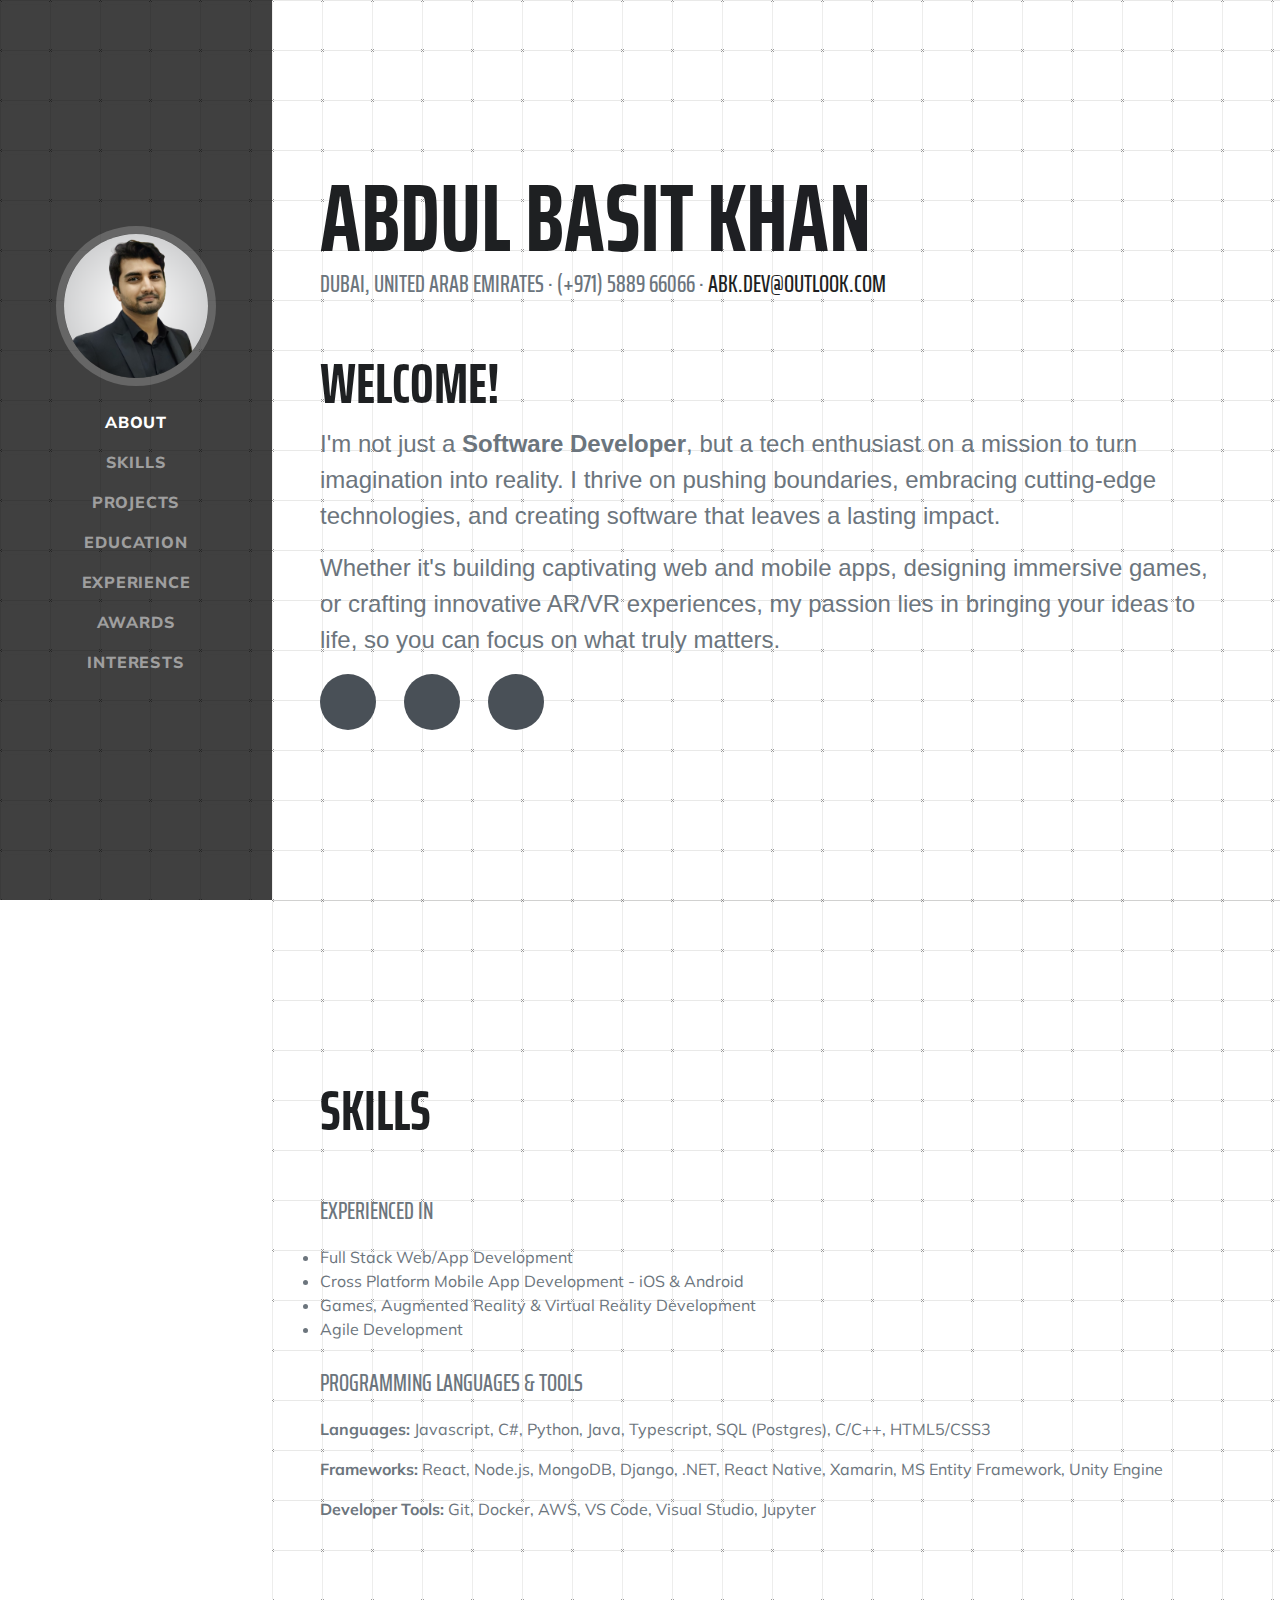
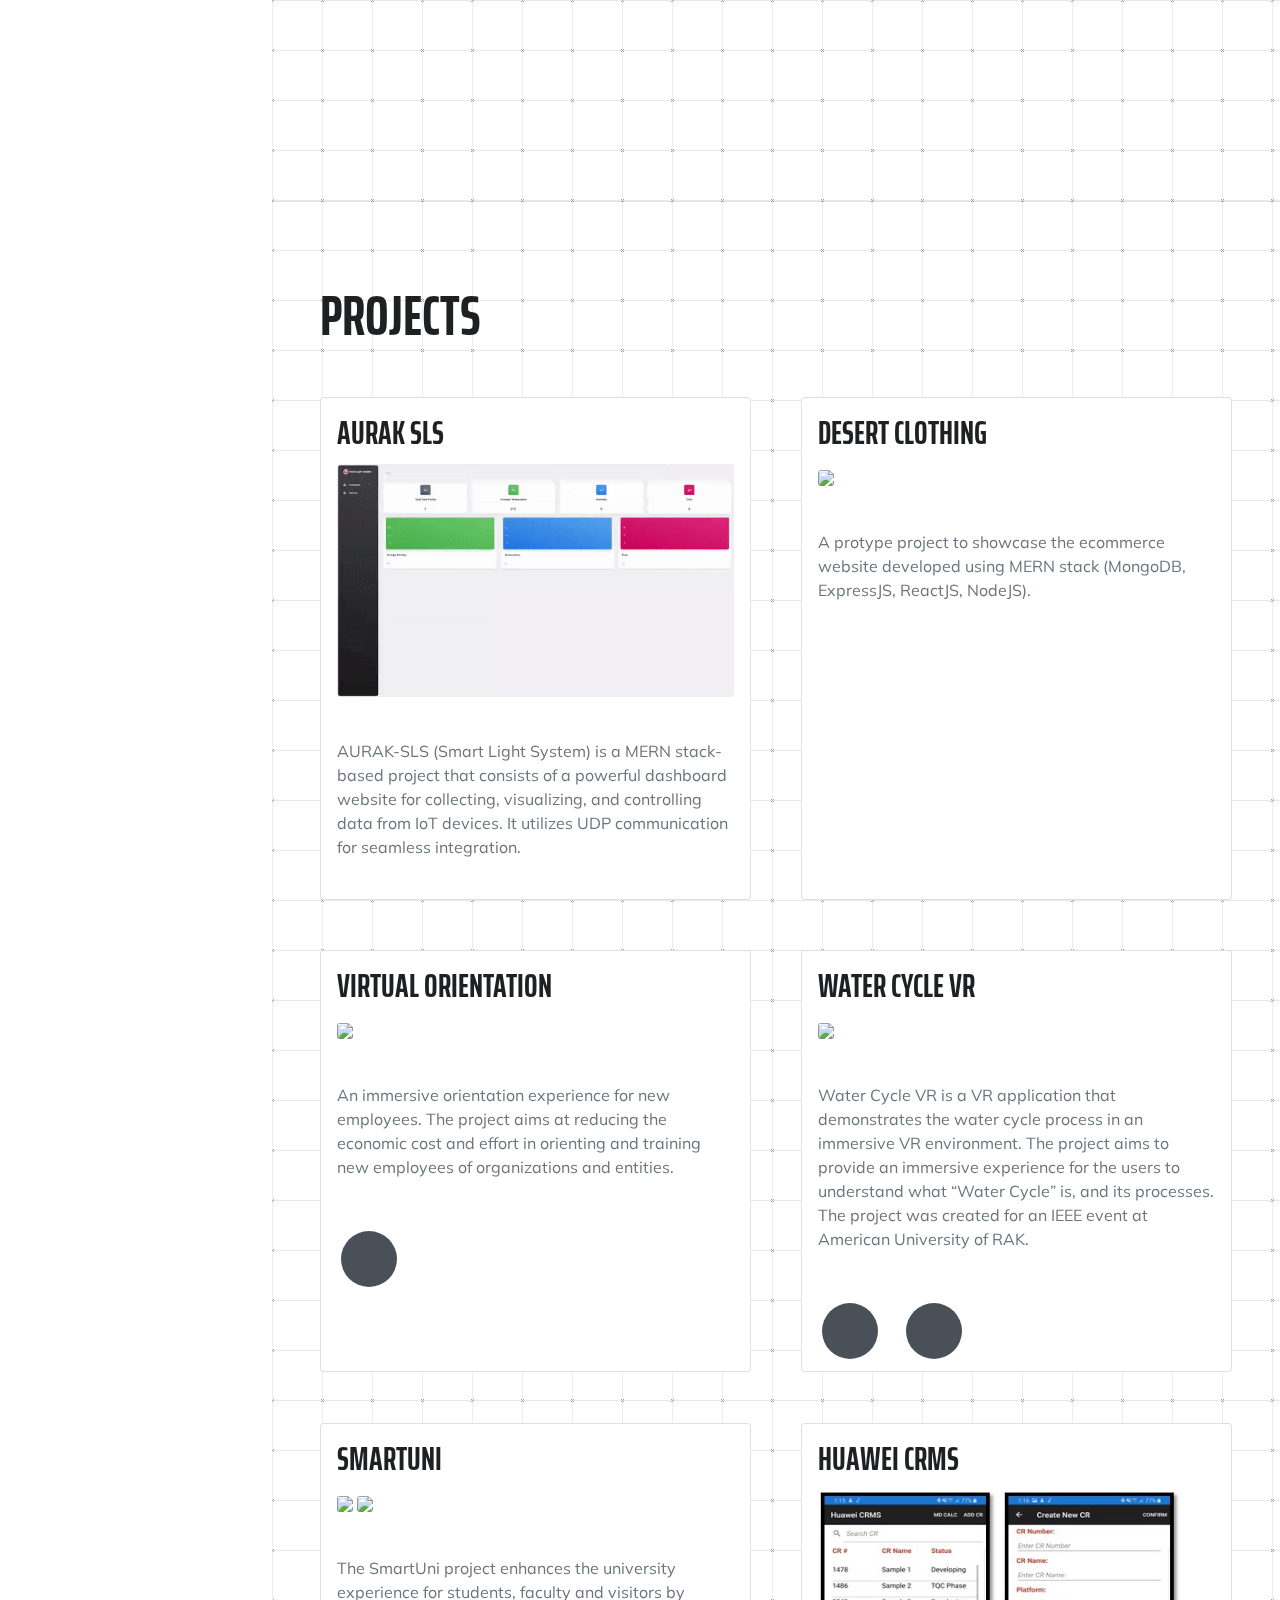
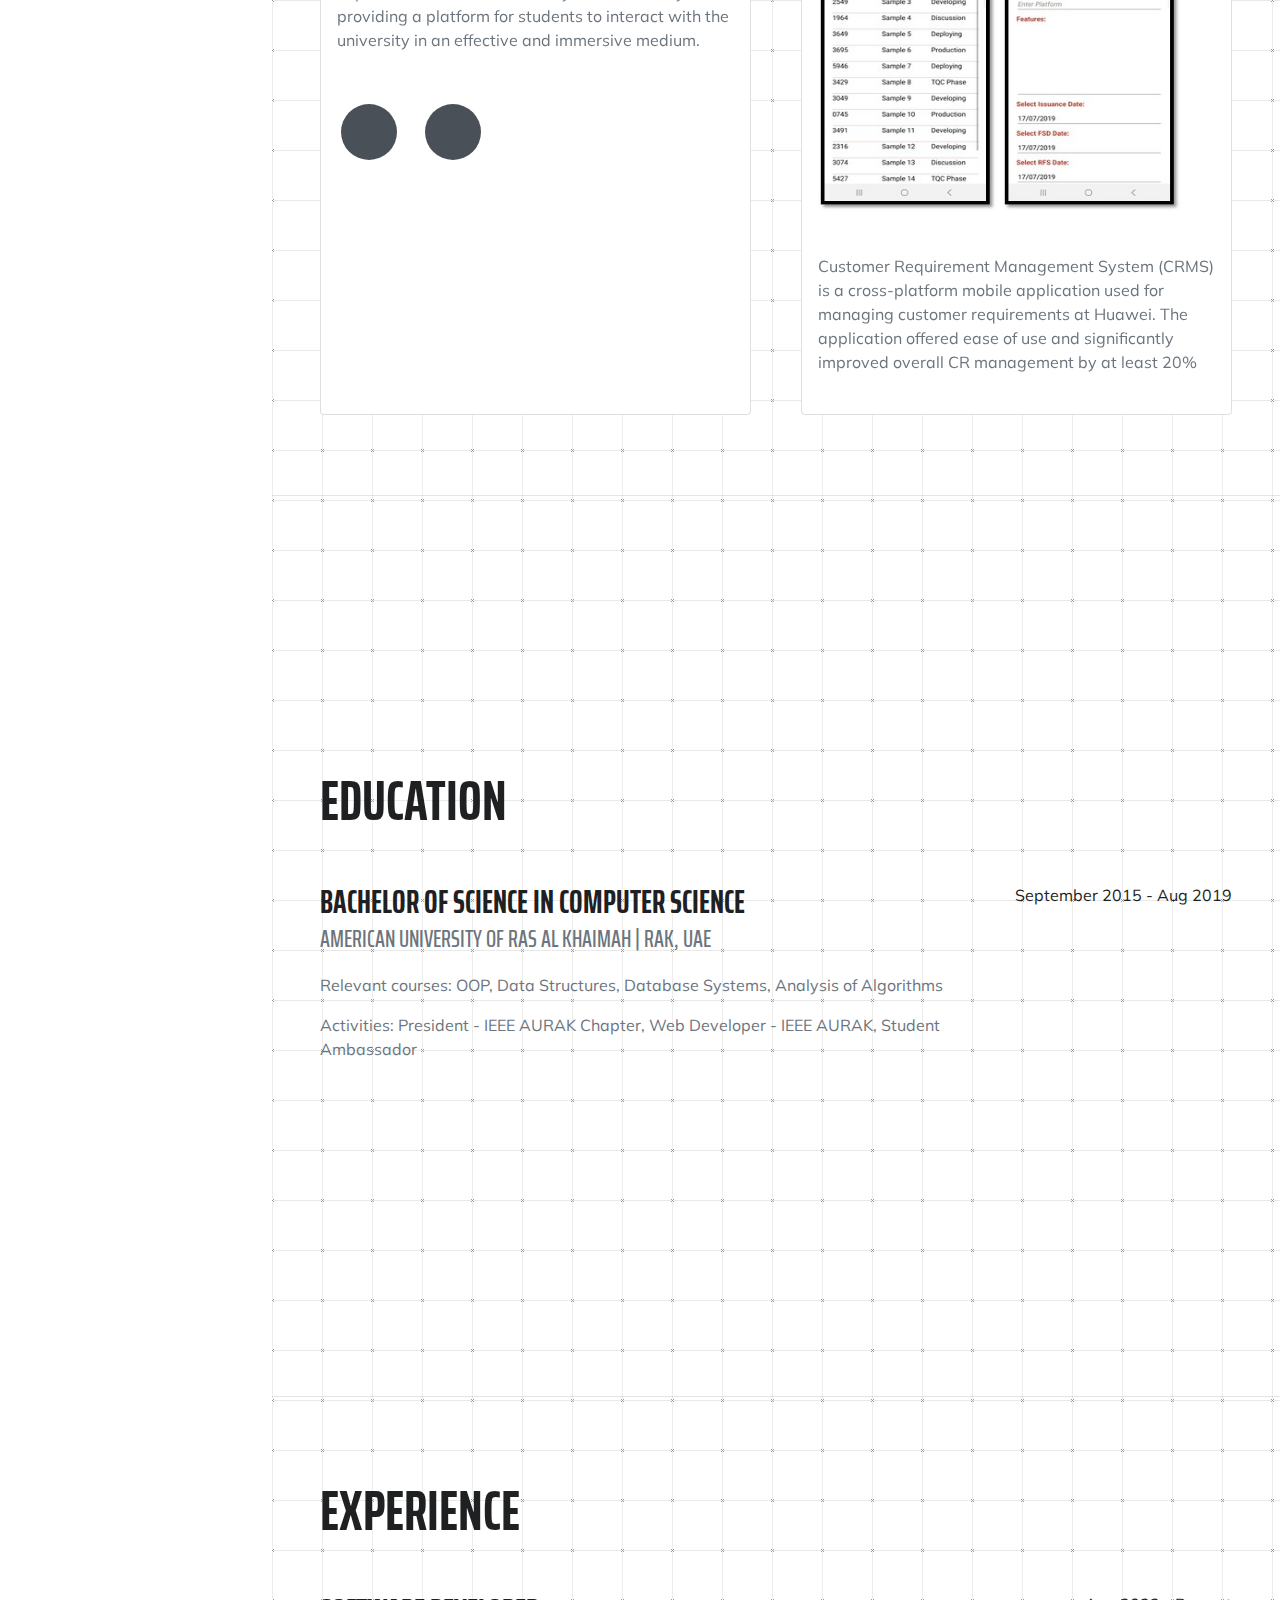
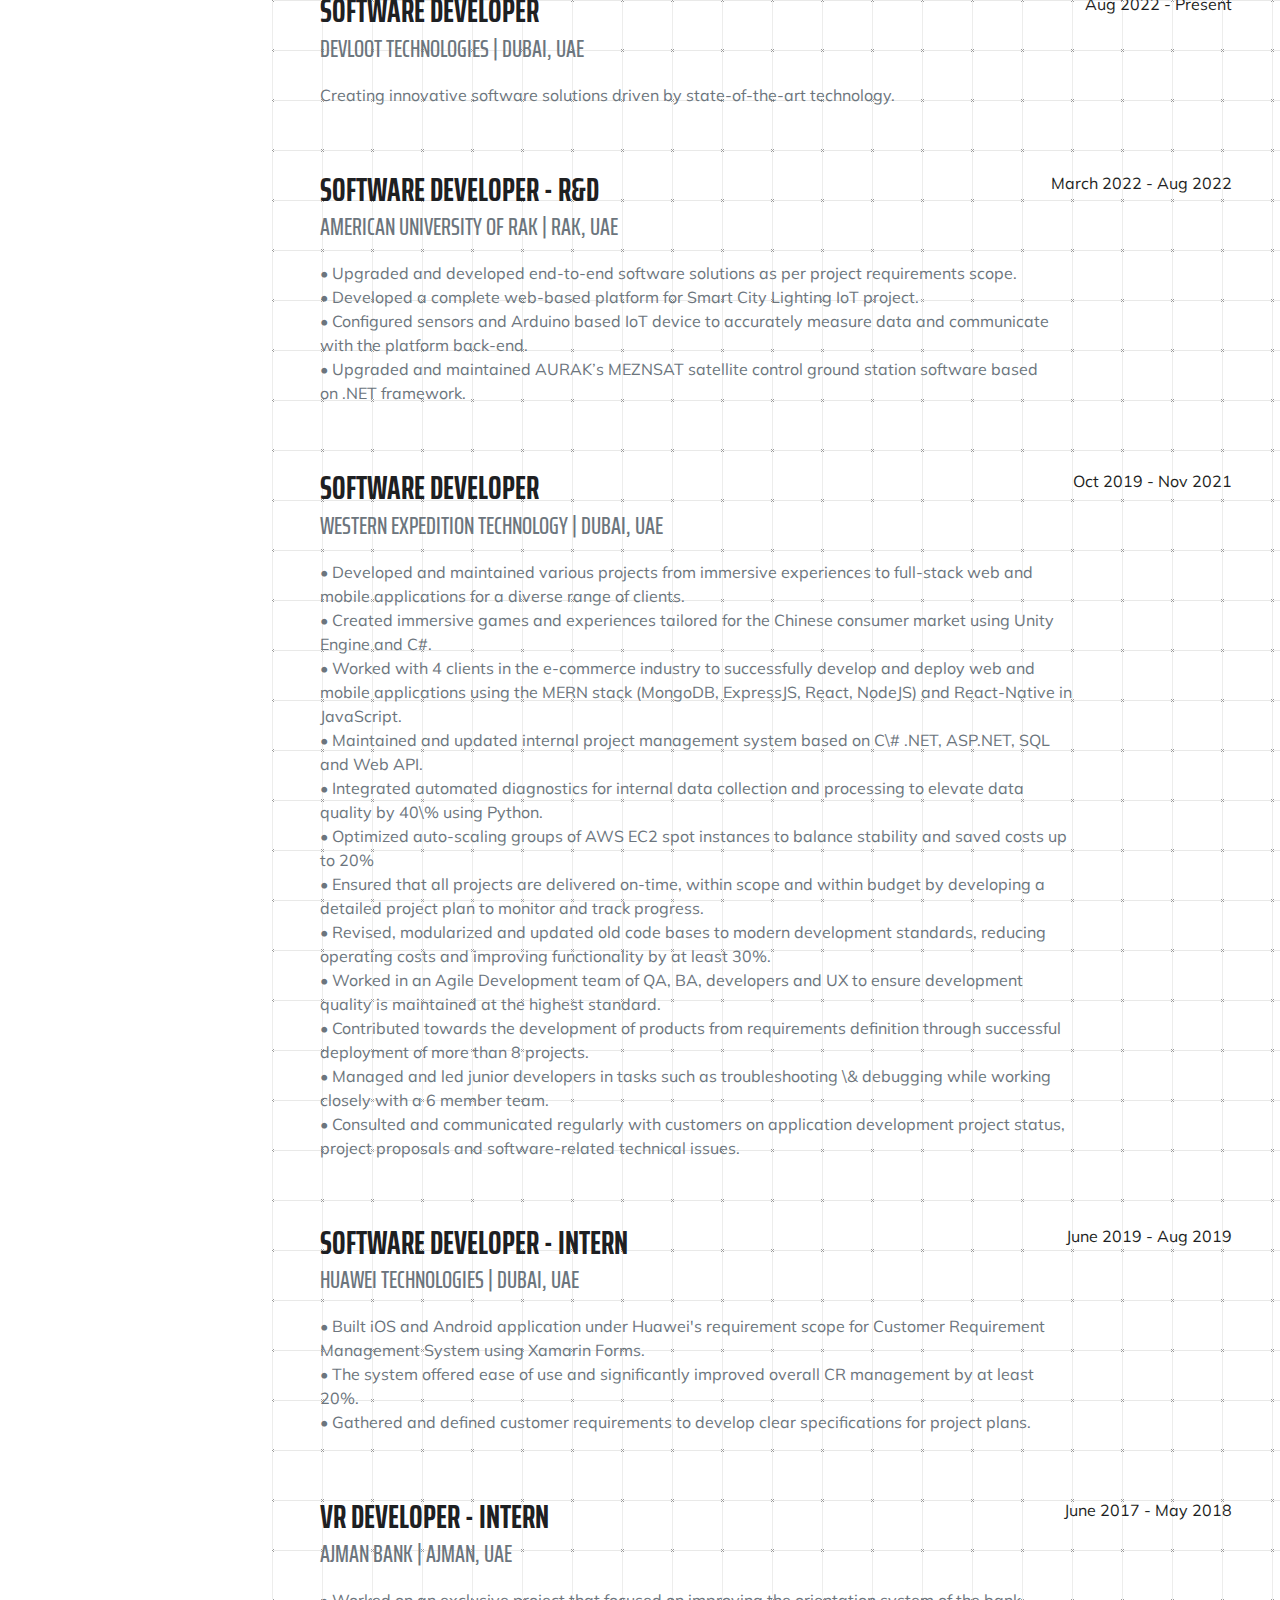
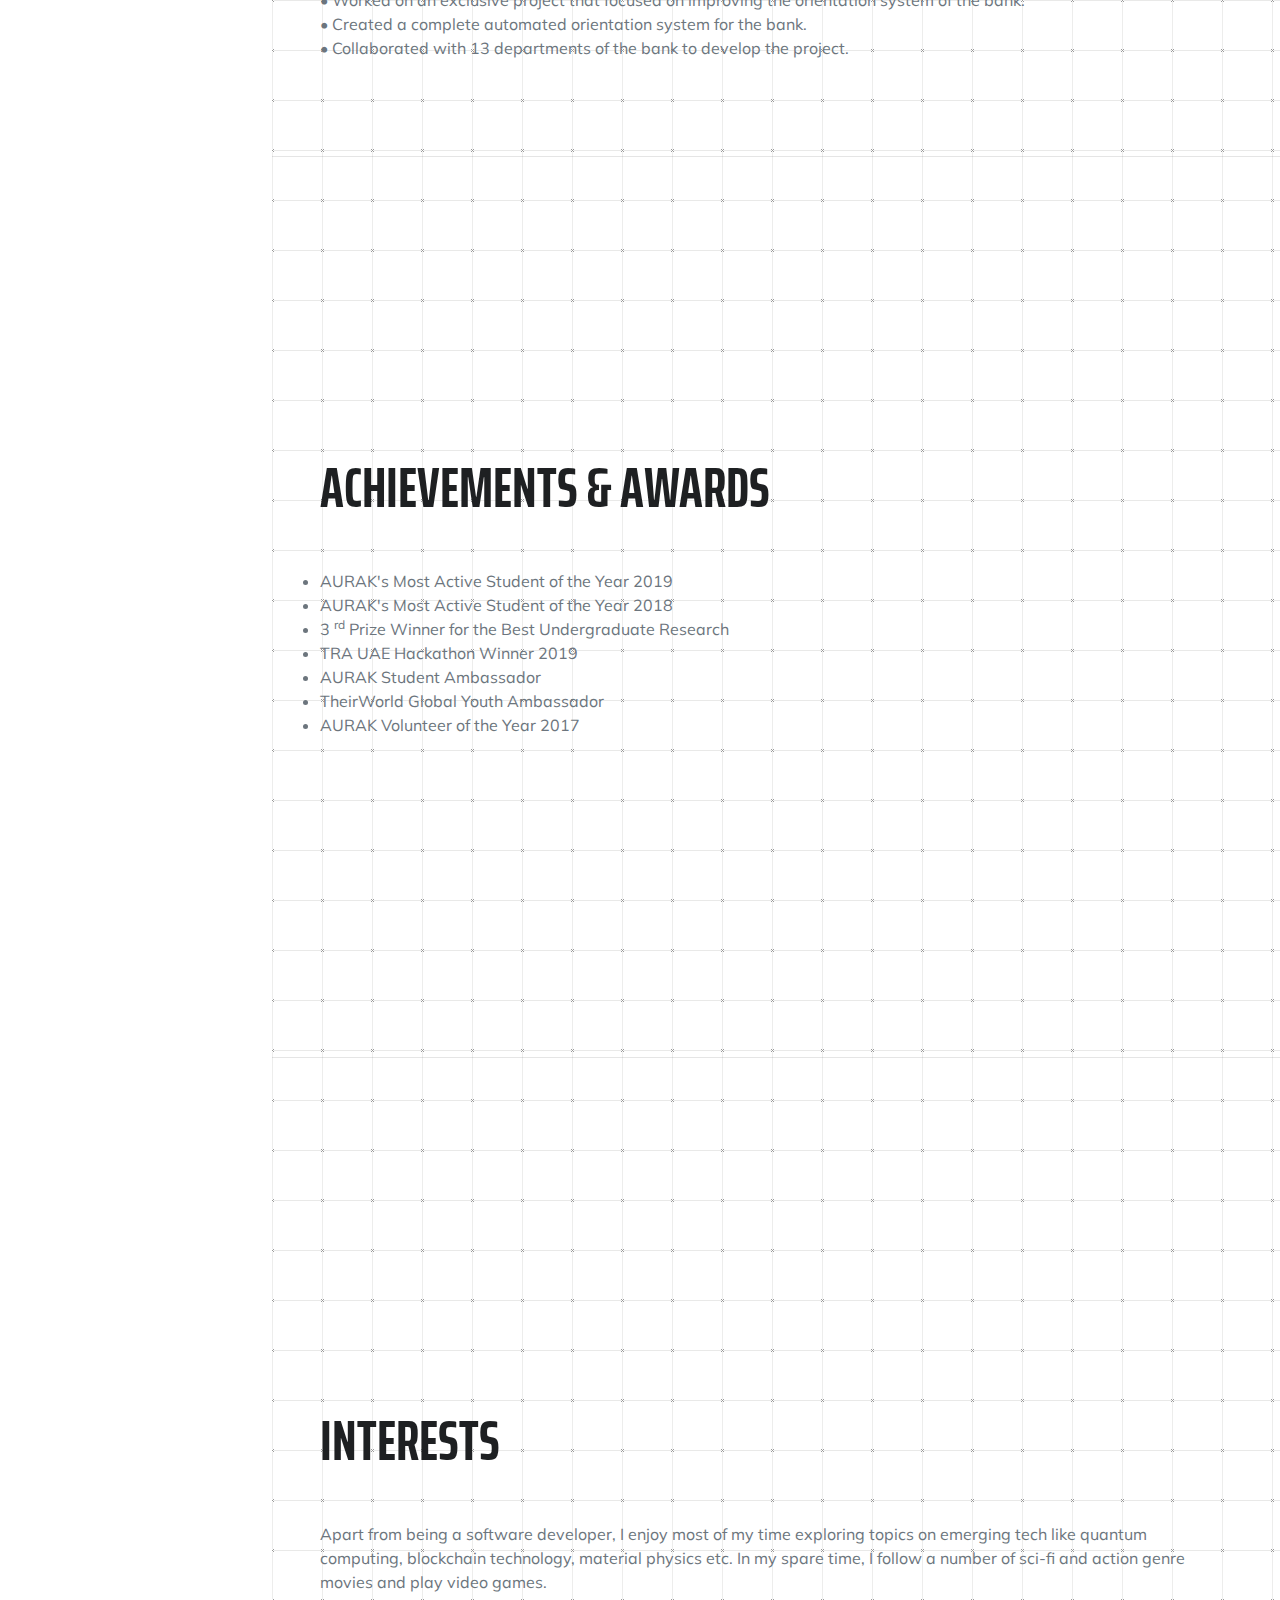
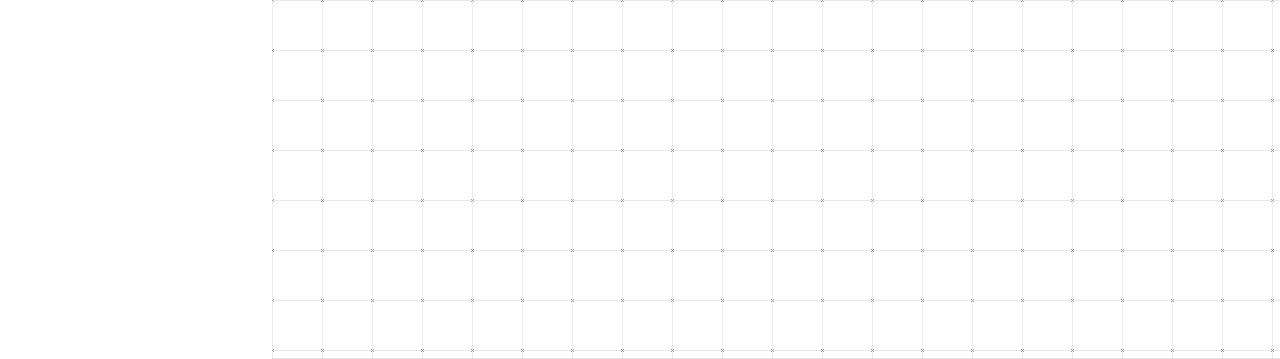
==== commit f806bc9f: "update" ====
--- a/index.html
+++ b/index.html
@@ -21,7 +21,7 @@
     />
     <meta name="author" content="Abdul Basit Khan" />
     <title>Abdul Basit Khan - Resume Website</title>
-    <link rel="icon" type="image/x-icon" href="assets/img/logo.png" />
+    <link rel="icon" type="image/x-icon" href="assets/img/ABKr.png" />
     <!-- Font Awesome icons (free version)-->
     <script
       src="https://use.fontawesome.com/releases/v5.15.1/js/all.js"
@@ -117,15 +117,28 @@
             Dubai, United Arab Emirates · (+971) 5889 66066 ·
             <a href="mailto:name@email.com">abk.dev@outlook.com</a>
           </div>
-          <p class="lead mb-5">
-            Hi! I'm a <b>Software Developer</b>.
-            <br />
-            Officially, my job is to manage and develop software, from web and
-            mobile apps to games and AR/VR experiences.
-            <br />
-            Basically? It's all about bringing your ideas to life so you don't
-            have to worry about the tech.
-          </p>
+          <div class="intro-text">
+            <h2 class="intro-heading">Welcome!</h2>
+            <p
+              class="intro-description"
+              style="font-size: 24px; font-family: 'Arial Black', sans-serif"
+            >
+              I'm not just a <b>Software Developer</b>, but a tech enthusiast on
+              a mission to turn imagination into reality. I thrive on pushing
+              boundaries, embracing cutting-edge technologies, and creating
+              software that leaves a lasting impact.
+            </p>
+            <p
+              class="intro-description"
+              style="font-size: 24px; font-family: 'Arial Black', sans-serif"
+            >
+              Whether it's building captivating web and mobile apps, designing
+              immersive games, or crafting innovative AR/VR experiences, my
+              passion lies in bringing your ideas to life, so you can focus on
+              what truly matters.
+            </p>
+          </div>
+
           <div class="social-icons">
             <a
               class="social-icon"
@@ -207,6 +220,37 @@
         <div class="resume-section-content">
           <h2 class="mb-5">Projects</h2>
           <div class="projects-card-container">
+            <!-- AURAK SLS -->
+            <div class="hvr-grow card">
+              <div class="card-body">
+                <h3 class="card-title">AURAK SLS</h3>
+                <img
+                  src="assets/gif/AURAK_SLS.gif"
+                  class="card-img"
+                /><br /><br />
+                <div class="card-subtitle">
+                  <br />
+                  AURAK-SLS (Smart Light System) is a MERN stack-based project
+                  that consists of a powerful dashboard website for collecting,
+                  visualizing, and controlling data from IoT devices. It
+                  utilizes UDP communication for seamless integration.
+                </div>
+                <br />
+              </div>
+              <!-- <div class="card-footer">
+                <div class="card-link">
+                  <a
+                    href="https://abkhan-ecom-demo01.herokuapp.com"
+                    target="_blank"
+                  >
+                    <i class="fas fa-external-link-alt"></i>
+                    <span>Live Demo</span>
+                  </a>
+                </div>
+              </div> -->
+            </div>
+
+            <!-- Desert Clothing -->
             <div class="hvr-grow card">
               <div class="card-body">
                 <h3 class="card-title">Desert Clothing</h3>
@@ -218,7 +262,7 @@
                 </div>
                 <br />
               </div>
-              <div class="card-footer">
+              <!-- <div class="card-footer">
                 <div class="card-link">
                   <a
                     href="https://abkhan-ecom-demo01.herokuapp.com"
@@ -228,7 +272,7 @@
                     <span>Live Demo</span>
                   </a>
                 </div>
-              </div>
+              </div> -->
             </div>
 
             <div class="hvr-grow card">
@@ -367,7 +411,7 @@
       <section class="resume-section" id="education">
         <div class="resume-section-content">
           <h2 class="mb-5">Education</h2>
-          <div class="d-flex flex-column flex-md-row justify-content-between">
+          <!-- <div class="d-flex flex-column flex-md-row justify-content-between">
             <div class="flex-grow-1">
               <h3 class="mb-0">
                 Pursuing Msc. in Artificial Intelligence (Part-time)
@@ -377,13 +421,11 @@
                 Germany
               </div>
               <br />
-              <!-- <p>Graduated from high school with Science major. <br>
-                                Highly active in managing events and activities.</p> -->
             </div>
             <div class="flex-shrink-0">
               <span class="text-primary">2022 - 2023</span>
             </div>
-          </div>
+          </div> -->
           <div
             class="d-flex flex-column flex-md-row justify-content-between mb-5"
           >
@@ -425,6 +467,23 @@
             class="d-flex flex-column flex-md-row justify-content-between mb-5"
           >
             <div class="flex-grow-1">
+              <h3 class="mb-0">Software Developer</h3>
+              <div class="subheading mb-3">
+                Devloot Technologies | Dubai, UAE
+              </div>
+              <p>
+                Creating innovative software solutions driven by
+                state-of-the-art technology. <br />
+              </p>
+            </div>
+            <div class="flex-shrink-0">
+              <span class="text-primary">Aug 2022 - Present</span>
+            </div>
+          </div>
+          <div
+            class="d-flex flex-column flex-md-row justify-content-between mb-5"
+          >
+            <div class="flex-grow-1">
               <h3 class="mb-0">Software Developer - R&D</h3>
               <div class="subheading mb-3">
                 American University of RAK | RAK, UAE
@@ -441,7 +500,7 @@
               </p>
             </div>
             <div class="flex-shrink-0">
-              <span class="text-primary">March 2022 - Present</span>
+              <span class="text-primary">March 2022 - Aug 2022</span>
             </div>
           </div>
           <div
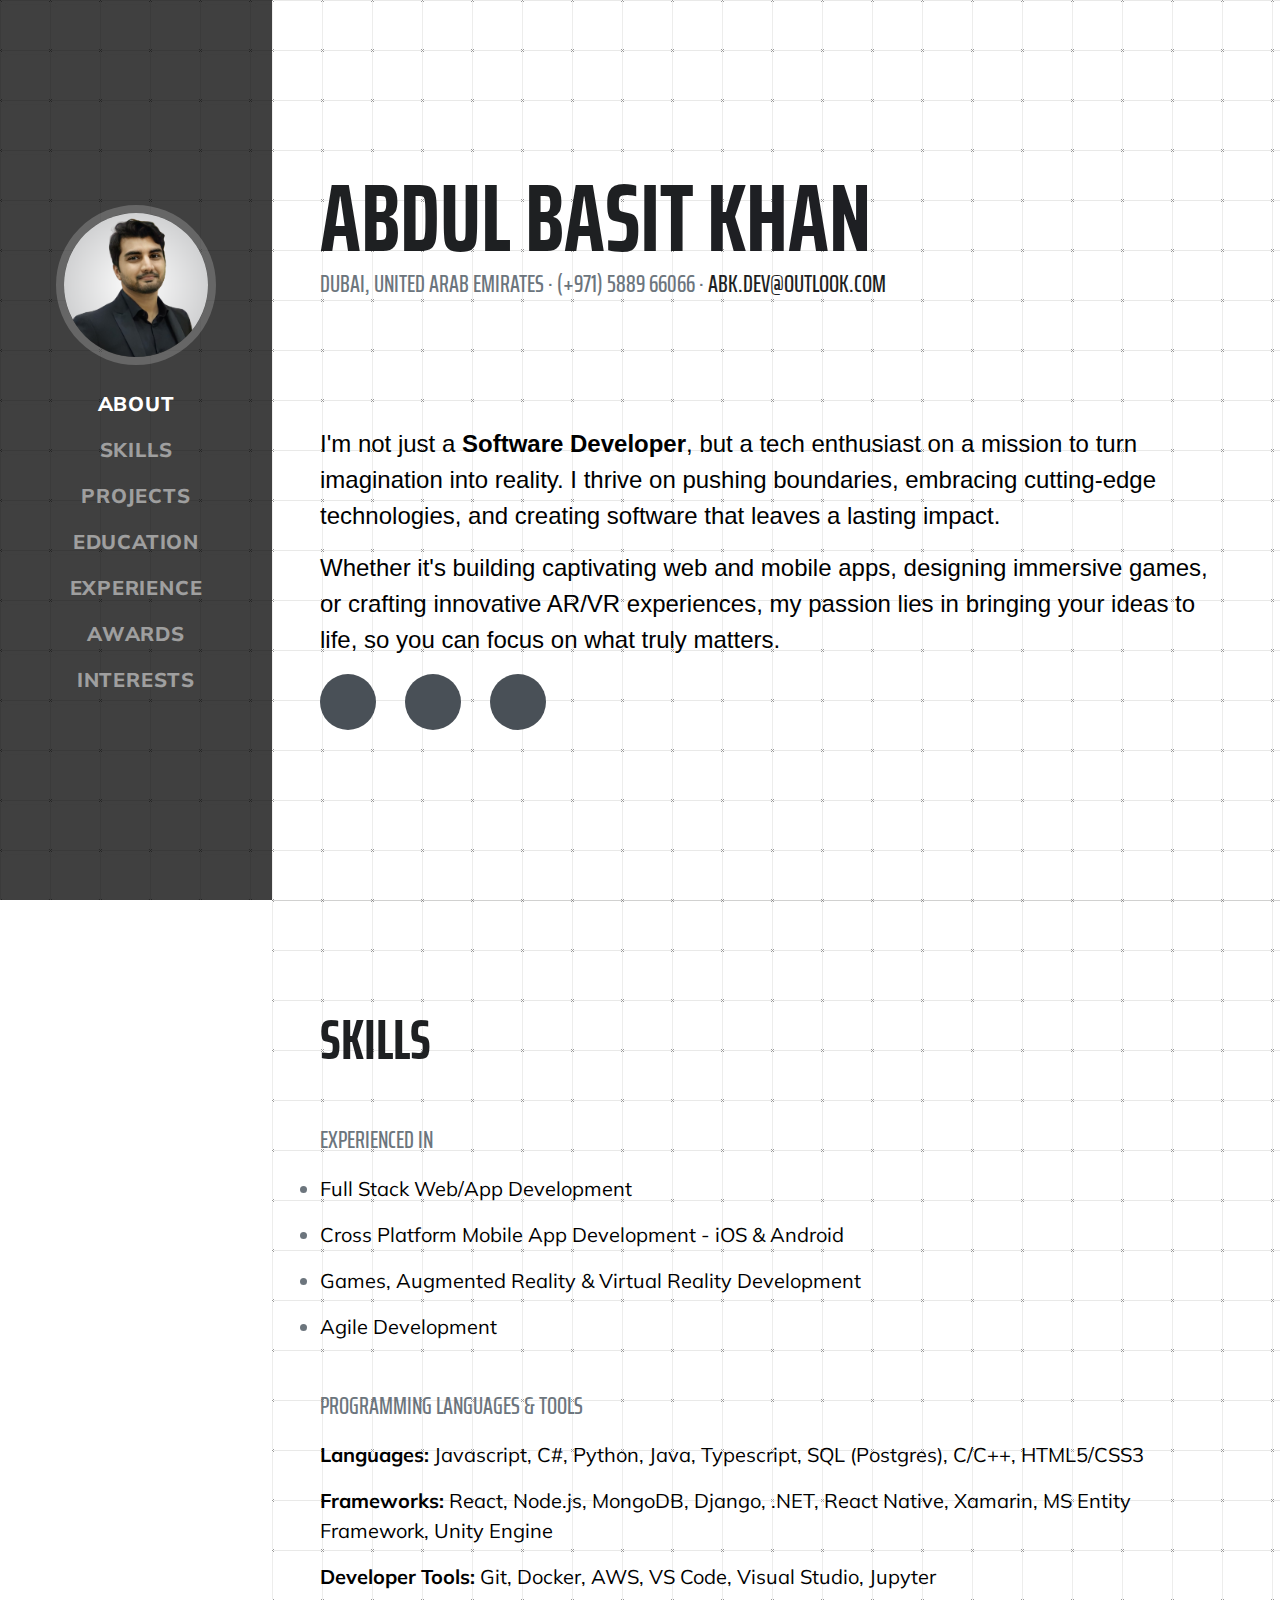
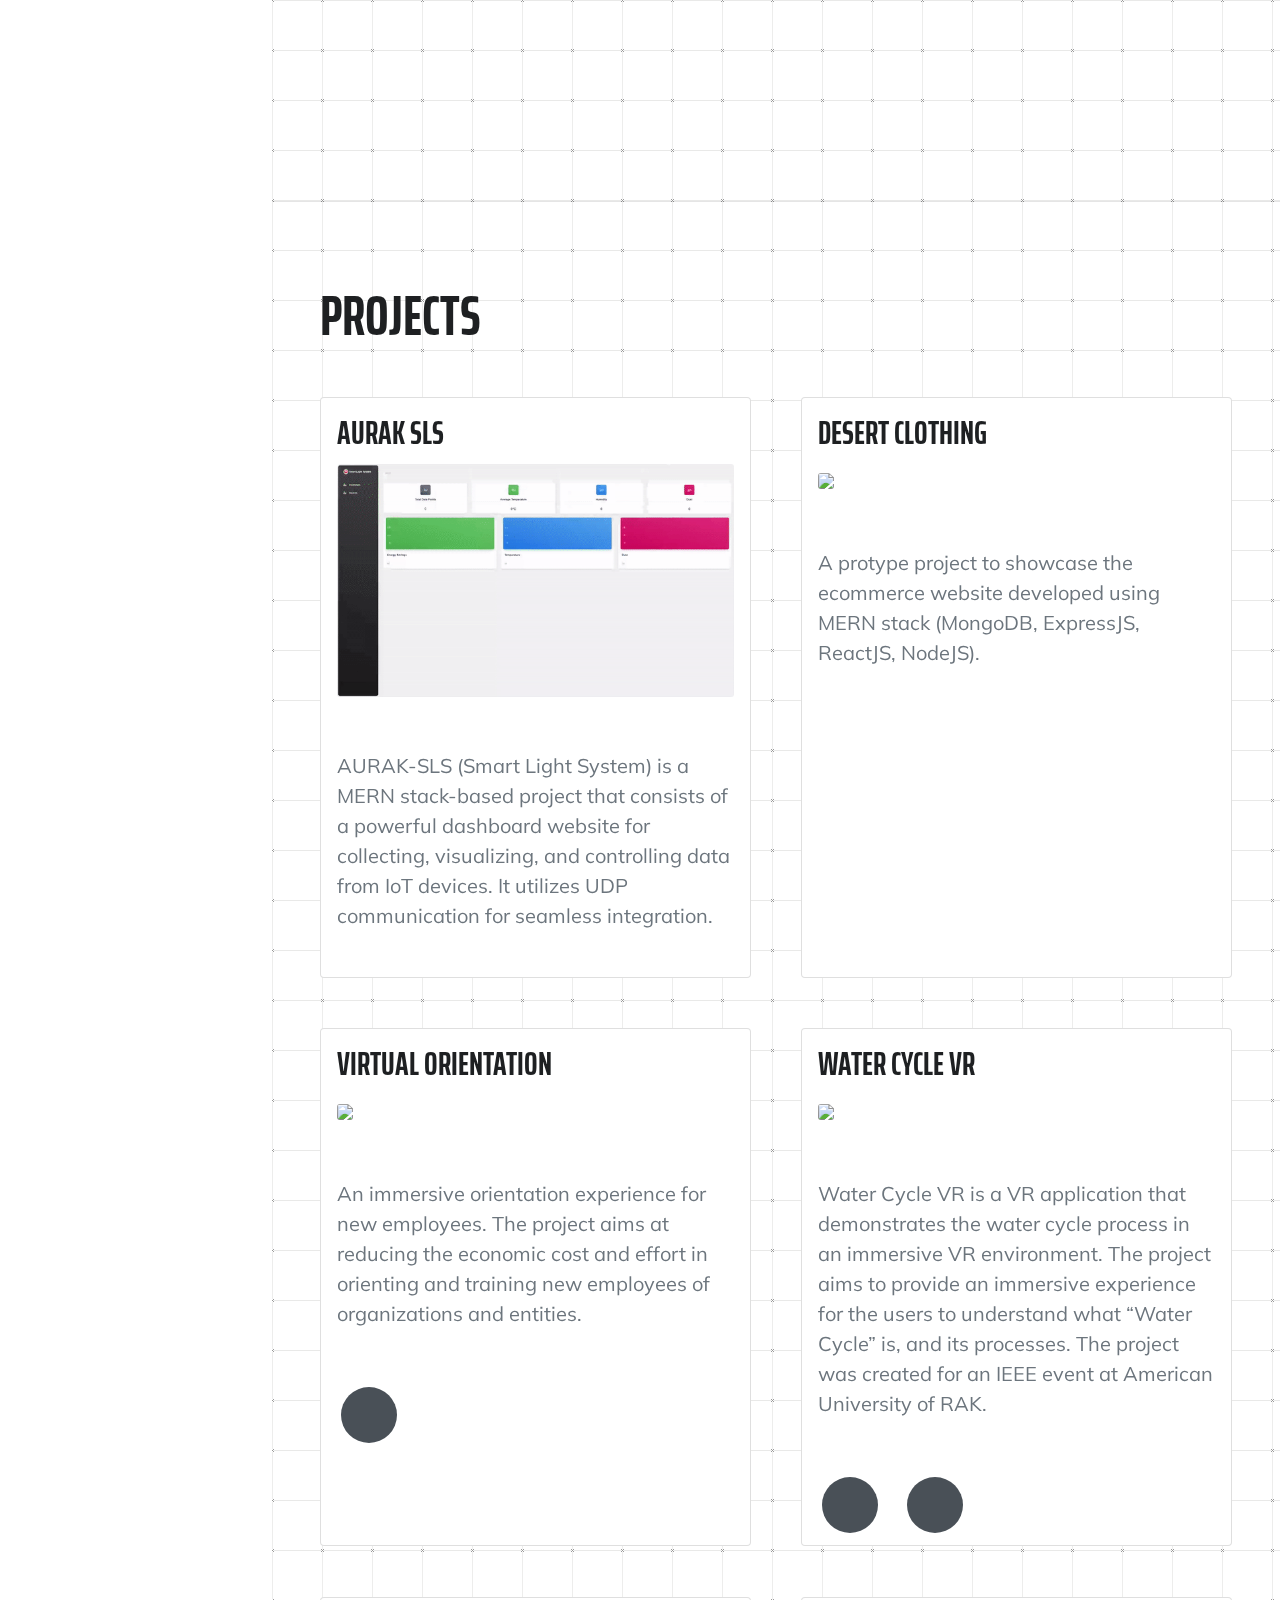
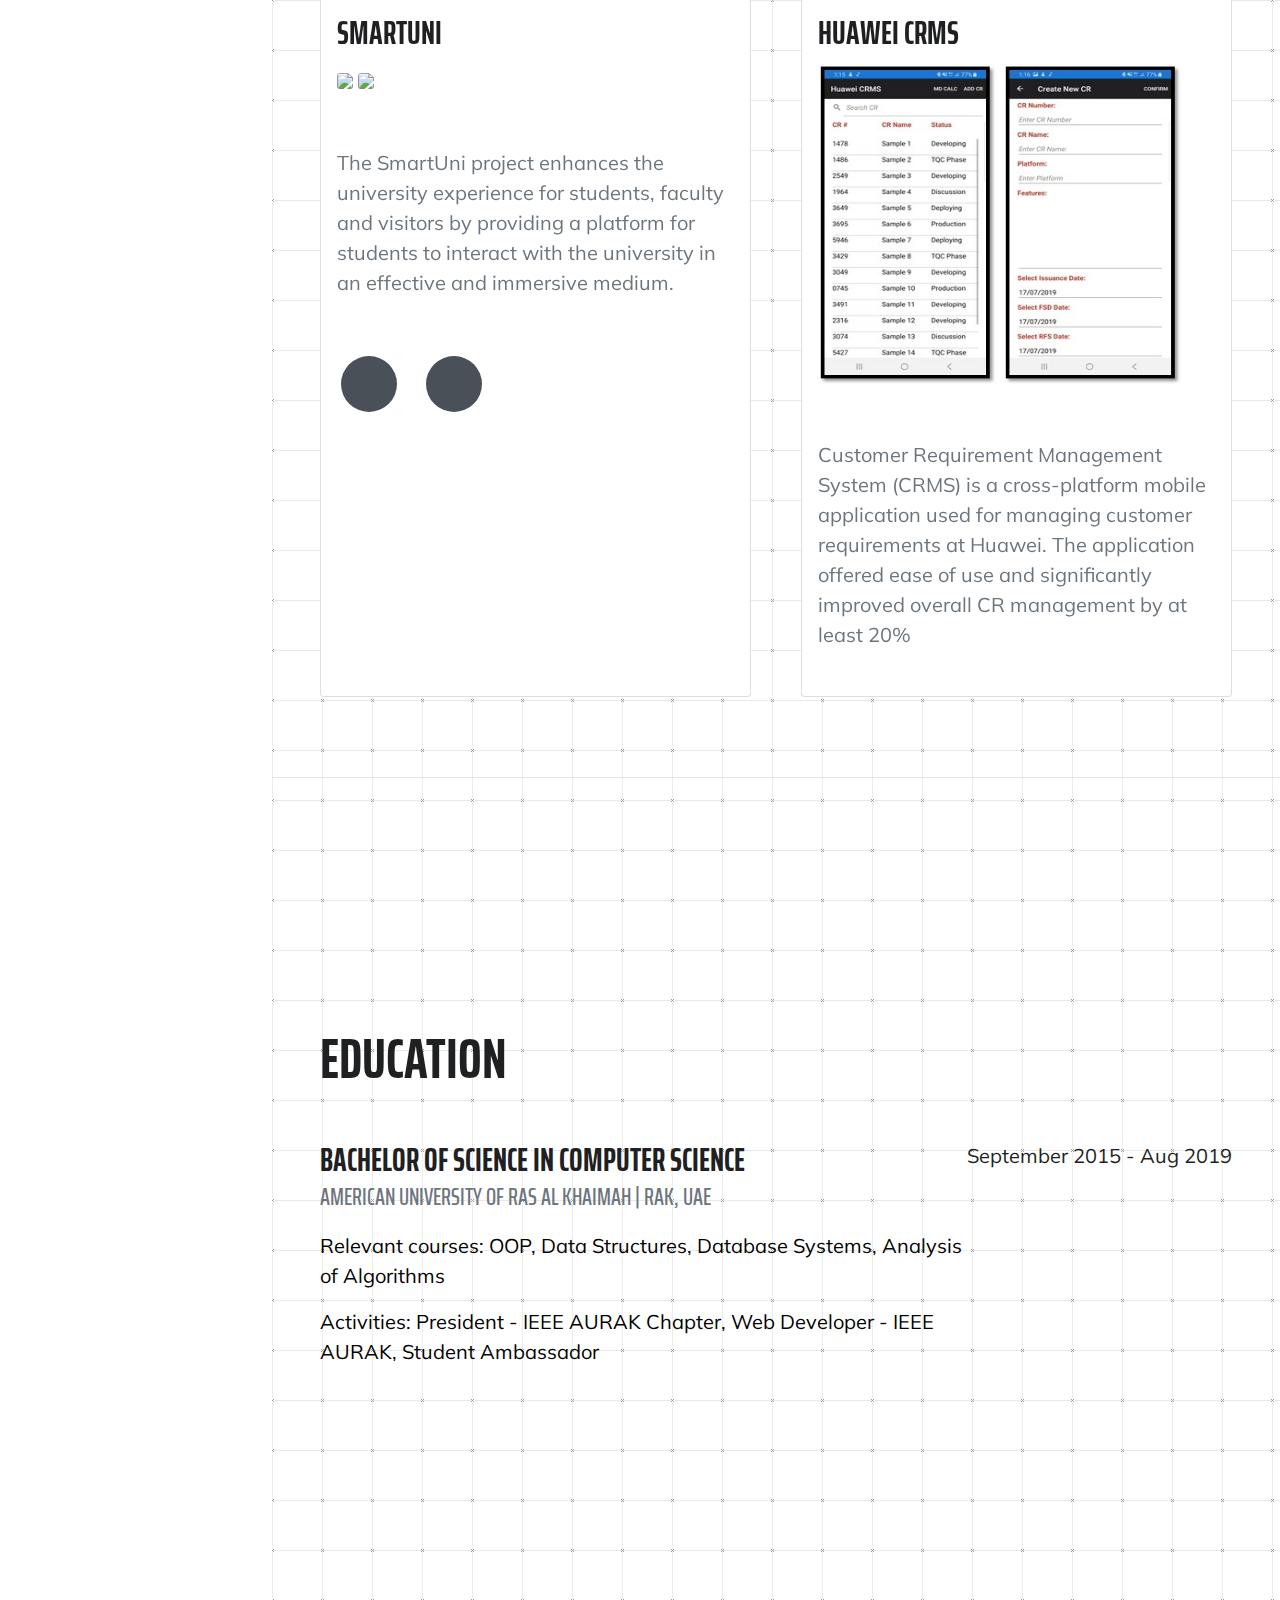
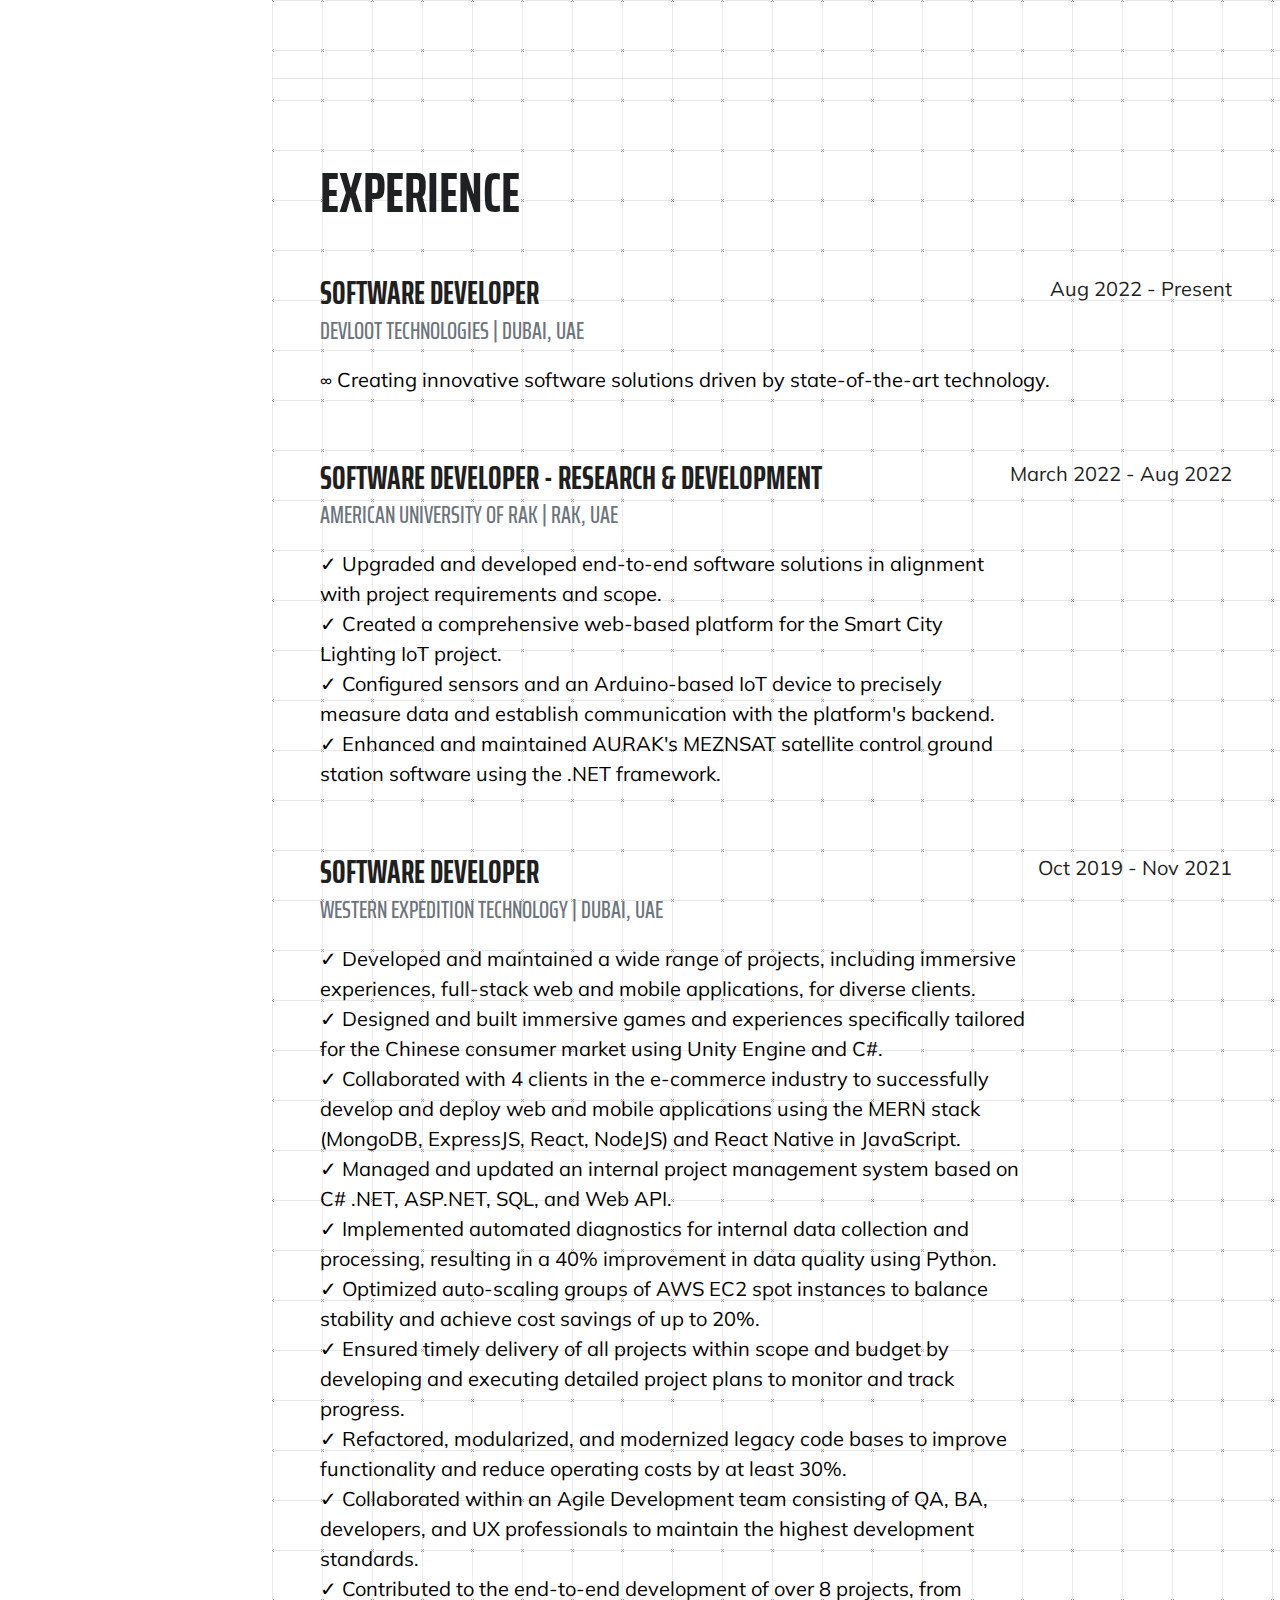
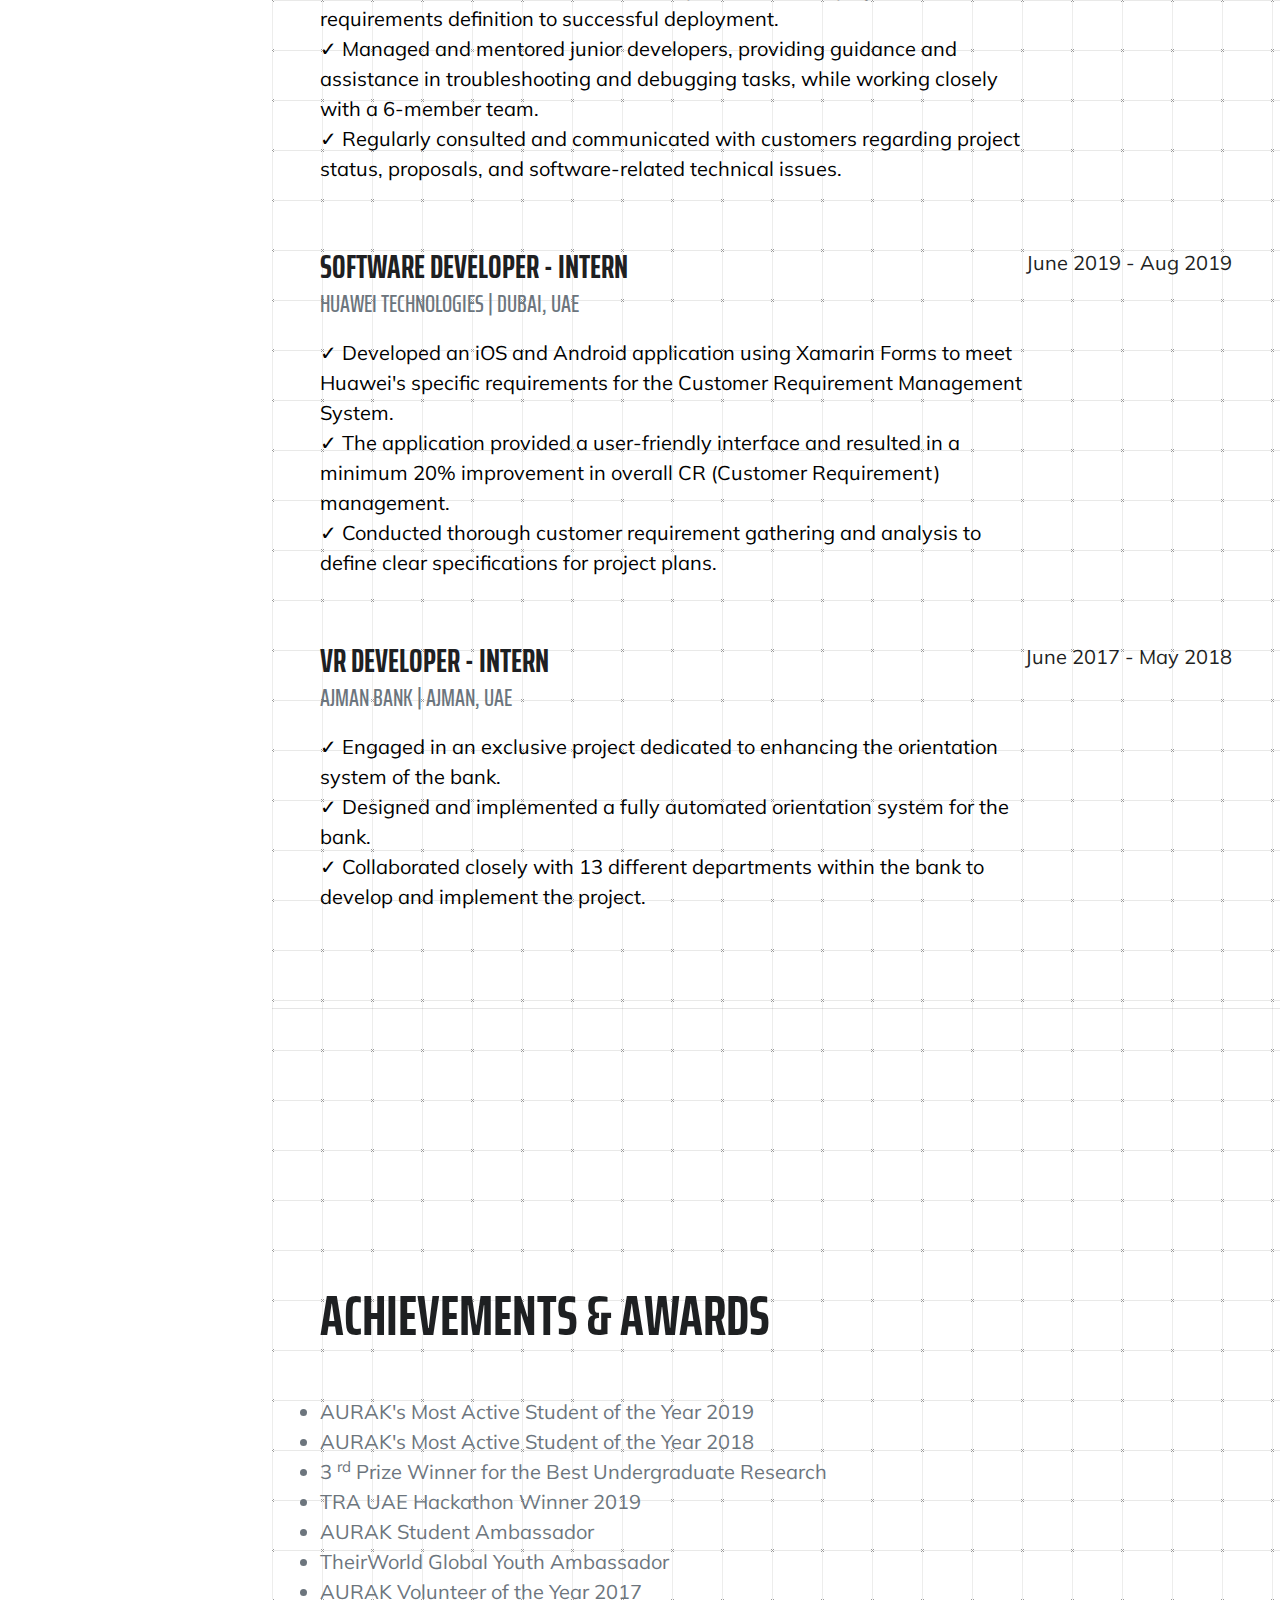
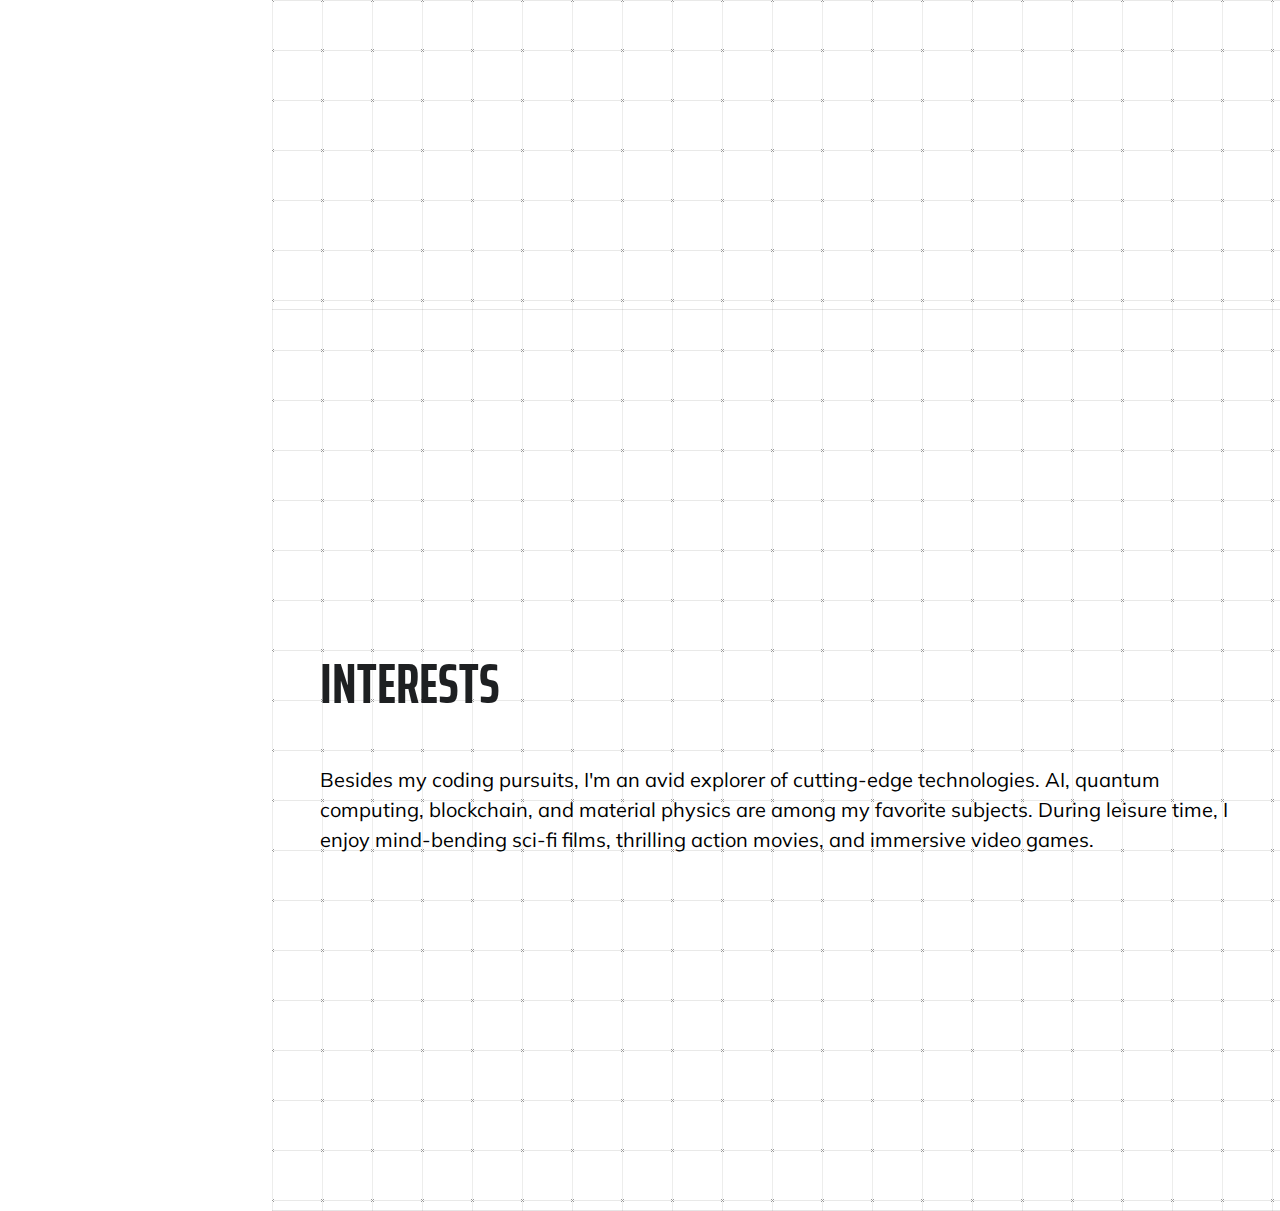
==== commit c727501e: "updated text and styling" ====
--- a/index.html
+++ b/index.html
@@ -118,10 +118,10 @@
             <a href="mailto:name@email.com">abk.dev@outlook.com</a>
           </div>
           <div class="intro-text">
-            <h2 class="intro-heading">Welcome!</h2>
+            <h2 class="intro-heading"></h2>
             <p
               class="intro-description"
-              style="font-size: 24px; font-family: 'Arial Black', sans-serif"
+              style="font-size: 24px; font-family: 'Arial', sans-serif"
             >
               I'm not just a <b>Software Developer</b>, but a tech enthusiast on
               a mission to turn imagination into reality. I thrive on pushing
@@ -130,7 +130,7 @@
             </p>
             <p
               class="intro-description"
-              style="font-size: 24px; font-family: 'Arial Black', sans-serif"
+              style="font-size: 24px; font-family: 'Arial', sans-serif"
             >
               Whether it's building captivating web and mobile apps, designing
               immersive games, or crafting innovative AR/VR experiences, my
@@ -172,19 +172,19 @@
           <ul class="fa-ul mb-0">
             <li>
               <span class="fa-li"><i class="fas fa-check"></i></span>
-              Full Stack Web/App Development
+              <p>Full Stack Web/App Development</p>
             </li>
             <li>
               <span class="fa-li"><i class="fas fa-check"></i></span>
-              Cross Platform Mobile App Development - iOS & Android
+              <p>Cross Platform Mobile App Development - iOS & Android</p>
             </li>
             <li>
               <span class="fa-li"><i class="fas fa-check"></i></span>
-              Games, Augmented Reality & Virtual Reality Development
+              <p>Games, Augmented Reality & Virtual Reality Development</p>
             </li>
             <li>
               <span class="fa-li"><i class="fas fa-check"></i></span>
-              Agile Development
+              <p>Agile Development</p>
             </li>
           </ul>
           <br />
@@ -472,7 +472,7 @@
                 Devloot Technologies | Dubai, UAE
               </div>
               <p>
-                Creating innovative software solutions driven by
+                ∞ Creating innovative software solutions driven by
                 state-of-the-art technology. <br />
               </p>
             </div>
@@ -484,19 +484,20 @@
             class="d-flex flex-column flex-md-row justify-content-between mb-5"
           >
             <div class="flex-grow-1">
-              <h3 class="mb-0">Software Developer - R&D</h3>
+              <h3 class="mb-0">Software Developer - Research & Development</h3>
               <div class="subheading mb-3">
                 American University of RAK | RAK, UAE
               </div>
               <p>
-                • Upgraded and developed end-to-end software solutions as per
-                project requirements scope.<br />
-                • Developed a complete web-based platform for Smart City
+                ✓ Upgraded and developed end-to-end software solutions in
+                alignment with project requirements and scope.<br />
+                ✓ Created a comprehensive web-based platform for the Smart City
                 Lighting IoT project.<br />
-                • Configured sensors and Arduino based IoT device to accurately
-                measure data and communicate with the platform back-end.<br />
-                • Upgraded and maintained AURAK’s MEZNSAT satellite control
-                ground station software based on .NET framework.<br />
+                ✓ Configured sensors and an Arduino-based IoT device to
+                precisely measure data and establish communication with the
+                platform's backend.<br />
+                ✓ Enhanced and maintained AURAK's MEZNSAT satellite control
+                ground station software using the .NET framework.<br />
               </p>
             </div>
             <div class="flex-shrink-0">
@@ -512,39 +513,40 @@
                 Western Expedition Technology | Dubai, UAE
               </div>
               <p>
-                • Developed and maintained various projects from immersive
-                experiences to full-stack web and mobile applications for a
-                diverse range of clients.<br />
-                • Created immersive games and experiences tailored for the
-                Chinese consumer market using Unity Engine and C#.<br />
-                • Worked with 4 clients in the e-commerce industry to
+                ✓ Developed and maintained a wide range of projects, including
+                immersive experiences, full-stack web and mobile applications,
+                for diverse clients.<br />
+                ✓ Designed and built immersive games and experiences
+                specifically tailored for the Chinese consumer market using
+                Unity Engine and C#.<br />
+                ✓ Collaborated with 4 clients in the e-commerce industry to
                 successfully develop and deploy web and mobile applications
                 using the MERN stack (MongoDB, ExpressJS, React, NodeJS) and
-                React-Native in JavaScript.<br />
-                • Maintained and updated internal project management system
-                based on C\# .NET, ASP.NET, SQL and Web API.<br />
-                • Integrated automated diagnostics for internal data collection
-                and processing to elevate data quality by 40\% using Python.<br />
-                • Optimized auto-scaling groups of AWS EC2 spot instances to
-                balance stability and saved costs up to 20%<br />
-                • Ensured that all projects are delivered on-time, within scope
-                and within budget by developing a detailed project plan to
+                React Native in JavaScript.<br />
+                ✓ Managed and updated an internal project management system
+                based on C# .NET, ASP.NET, SQL, and Web API.<br />
+                ✓ Implemented automated diagnostics for internal data collection
+                and processing, resulting in a 40% improvement in data quality
+                using Python.<br />
+                ✓ Optimized auto-scaling groups of AWS EC2 spot instances to
+                balance stability and achieve cost savings of up to 20%.<br />
+                ✓ Ensured timely delivery of all projects within scope and
+                budget by developing and executing detailed project plans to
                 monitor and track progress.<br />
-                • Revised, modularized and updated old code bases to modern
-                development standards, reducing operating costs and improving
-                functionality by at least 30%.<br />
-                • Worked in an Agile Development team of QA, BA, developers and
-                UX to ensure development quality is maintained at the highest
-                standard.<br />
-                • Contributed towards the development of products from
-                requirements definition through successful deployment of more
-                than 8 projects.<br />
-                • Managed and led junior developers in tasks such as
-                troubleshooting \& debugging while working closely with a 6
-                member team.<br />
-                • Consulted and communicated regularly with customers on
-                application development project status, project proposals and
-                software-related technical issues.<br />
+                ✓ Refactored, modularized, and modernized legacy code bases to
+                improve functionality and reduce operating costs by at least
+                30%.<br />
+                ✓ Collaborated within an Agile Development team consisting of
+                QA, BA, developers, and UX professionals to maintain the highest
+                development standards.<br />
+                ✓ Contributed to the end-to-end development of over 8 projects,
+                from requirements definition to successful deployment.<br />
+                ✓ Managed and mentored junior developers, providing guidance and
+                assistance in troubleshooting and debugging tasks, while working
+                closely with a 6-member team.<br />
+                ✓ Regularly consulted and communicated with customers regarding
+                project status, proposals, and software-related technical
+                issues.<br />
               </p>
             </div>
             <div class="flex-shrink-0">
@@ -560,13 +562,14 @@
                 Huawei Technologies | Dubai, UAE
               </div>
               <p>
-                • Built iOS and Android application under Huawei's requirement
-                scope for Customer Requirement Management System using Xamarin
-                Forms.<br />
-                • The system offered ease of use and significantly improved
-                overall CR management by at least 20%.<br />
-                • Gathered and defined customer requirements to develop clear
-                specifications for project plans.
+                ✓ Developed an iOS and Android application using Xamarin Forms
+                to meet Huawei's specific requirements for the Customer
+                Requirement Management System.<br />
+                ✓ The application provided a user-friendly interface and
+                resulted in a minimum 20% improvement in overall CR (Customer
+                Requirement) management.<br />
+                ✓ Conducted thorough customer requirement gathering and analysis
+                to define clear specifications for project plans.<br />
               </p>
             </div>
             <div class="flex-shrink-0">
@@ -578,12 +581,12 @@
               <h3 class="mb-0">VR Developer - Intern</h3>
               <div class="subheading mb-3">Ajman Bank | Ajman, UAE</div>
               <p>
-                • Worked on an exclusive project that focused on improving the
+                ✓ Engaged in an exclusive project dedicated to enhancing the
                 orientation system of the bank.<br />
-                • Created a complete automated orientation system for the
-                bank.<br />
-                • Collaborated with 13 departments of the bank to develop the
-                project.
+                ✓ Designed and implemented a fully automated orientation system
+                for the bank.<br />
+                ✓ Collaborated closely with 13 different departments within the
+                bank to develop and implement the project.<br />
               </p>
             </div>
             <div class="flex-shrink-0">
@@ -654,10 +657,11 @@
         <div class="resume-section-content">
           <h2 class="mb-5">Interests</h2>
           <p>
-            Apart from being a software developer, I enjoy most of my time
-            exploring topics on emerging tech like quantum computing, blockchain
-            technology, material physics etc. In my spare time, I follow a
-            number of sci-fi and action genre movies and play video games.
+            Besides my coding pursuits, I'm an avid explorer of cutting-edge
+            technologies. AI, quantum computing, blockchain, and material
+            physics are among my favorite subjects. During leisure time, I enjoy
+            mind-bending sci-fi films, thrilling action movies, and immersive
+            video games.
           </p>
         </div>
       </section>
--- a/css/test.css
+++ b/css/test.css
@@ -42,127 +42,6 @@
   box-shadow: 0 8px 16px 0 rgba(0, 0, 0, 0.2);
 }
 
-.light {
-  position: absolute;
-  width: 0px;
-  opacity: 0.75;
-  background-color: rgb(0, 0, 0);
-  box-shadow: #2d2e2e 0px 0px 20px 2px;
-  opacity: 0;
-  top: 100vh;
-  bottom: 0px;
-  left: 0px;
-  right: 0px;
-  margin: auto;
-}
-
-.x1 {
-  -webkit-animation: floatUp 4s infinite linear;
-  -moz-animation: floatUp 4s infinite linear;
-  -o-animation: floatUp 4s infinite linear;
-  animation: floatUp 4s infinite linear;
-  -webkit-transform: scale(1);
-  -moz-transform: scale(1);
-  -o-transform: scale(1);
-  transform: scale(1);
-}
-
-.x2 {
-  -webkit-animation: floatUp 7s infinite linear;
-  -moz-animation: floatUp 7s infinite linear;
-  -o-animation: floatUp 7s infinite linear;
-  animation: floatUp 7s infinite linear;
-  -webkit-transform: scale(1.6);
-  -moz-transform: scale(1.6);
-  -o-transform: scale(1.6);
-  transform: scale(1.6);
-  left: 15%;
-}
-
-.x3 {
-  -webkit-animation: floatUp 2.5s infinite linear;
-  -moz-animation: floatUp 2.5s infinite linear;
-  -o-animation: floatUp 2.5s infinite linear;
-  animation: floatUp 2.5s infinite linear;
-  -webkit-transform: scale(0.5);
-  -moz-transform: scale(0.5);
-  -o-transform: scale(0.5);
-  transform: scale(0.5);
-  left: -15%;
-}
-
-.x4 {
-  -webkit-animation: floatUp 4.5s infinite linear;
-  -moz-animation: floatUp 4.5s infinite linear;
-  -o-animation: floatUp 4.5s infinite linear;
-  animation: floatUp 4.5s infinite linear;
-  -webkit-transform: scale(1.2);
-  -moz-transform: scale(1.2);
-  -o-transform: scale(1.2);
-  transform: scale(1.2);
-  left: -34%;
-}
-
-.x5 {
-  -webkit-animation: floatUp 8s infinite linear;
-  -moz-animation: floatUp 8s infinite linear;
-  -o-animation: floatUp 8s infinite linear;
-  animation: floatUp 8s infinite linear;
-  -webkit-transform: scale(2.2);
-  -moz-transform: scale(2.2);
-  -o-transform: scale(2.2);
-  transform: scale(2.2);
-  left: -57%;
-}
-
-.x6 {
-  -webkit-animation: floatUp 3s infinite linear;
-  -moz-animation: floatUp 3s infinite linear;
-  -o-animation: floatUp 3s infinite linear;
-  animation: floatUp 3s infinite linear;
-  -webkit-transform: scale(0.8);
-  -moz-transform: scale(0.8);
-  -o-transform: scale(0.8);
-  transform: scale(0.8);
-  left: -81%;
-}
-
-.x7 {
-  -webkit-animation: floatUp 5.3s infinite linear;
-  -moz-animation: floatUp 5.3s infinite linear;
-  -o-animation: floatUp 5.3s infinite linear;
-  animation: floatUp 5.3s infinite linear;
-  -webkit-transform: scale(3.2);
-  -moz-transform: scale(3.2);
-  -o-transform: scale(3.2);
-  transform: scale(3.2);
-  left: 37%;
-}
-
-.x8 {
-  -webkit-animation: floatUp 4.7s infinite linear;
-  -moz-animation: floatUp 4.7s infinite linear;
-  -o-animation: floatUp 4.7s infinite linear;
-  animation: floatUp 4.7s infinite linear;
-  -webkit-transform: scale(1.7);
-  -moz-transform: scale(1.7);
-  -o-transform: scale(1.7);
-  transform: scale(1.7);
-  left: 62%;
-}
-
-.x9 {
-  -webkit-animation: floatUp 4.1s infinite linear;
-  -moz-animation: floatUp 4.1s infinite linear;
-  -o-animation: floatUp 4.1s infinite linear;
-  animation: floatUp 4.1s infinite linear;
-  -webkit-transform: scale(0.9);
-  -moz-transform: scale(0.9);
-  -o-transform: scale(0.9);
-  transform: scale(0.9);
-  left: 85%;
-}
-
 button:focus {
   outline: none;
 }
@@ -248,80 +127,6 @@
   }
 }
 
-.header {
-  position: absolute;
-  top: 40%;
-  left: 50%;
-  transform: translate(-50%, -50%);
-  font-family: "Roboto", sans-serif;
-  font-weight: 200;
-  color: white;
-  font-size: 2em;
-}
-
-#head1,
-#head2,
-#head3,
-#head4,
-#head5 {
-  opacity: 0;
-}
-
-#head1 {
-  -webkit-animation: fadeOut 1 5s ease-in;
-  -moz-animation: fadeOut 1 5s ease-in;
-  -o-animation: fadeOut 1 5s ease-in;
-  animation: fadeOut 1 5s ease-in;
-}
-
-#head2 {
-  -webkit-animation: fadeOut 1 5s ease-in;
-  -moz-animation: fadeOut 1 5s ease-in;
-  -o-animation: fadeOut 1 5s ease-in;
-  animation: fadeOut 1 5s ease-in;
-  -webkit-animation-delay: 6s;
-  -moz-animation-delay: 6s;
-  -o-animation-delay: 6s;
-  animation-delay: 6s;
-}
-
-#head3 {
-  -webkit-animation: fadeOut 1 5s ease-in;
-  -moz-animation: fadeOut 1 5s ease-in;
-  -o-animation: fadeOut 1 5s ease-in;
-  animation: fadeOut 1 5s ease-in;
-  -webkit-animation-delay: 12s;
-  -moz-animation-delay: 12s;
-  -o-animation-delay: 12s;
-  animation-delay: 12s;
-}
-
-#head4 {
-  -webkit-animation: fadeOut 1 5s ease-in;
-  -moz-animation: fadeOut 1 5s ease-in;
-  -o-animation: fadeOut 1 5s ease-in;
-  animation: fadeOut 1 5s ease-in;
-  -webkit-animation-delay: 17s;
-  -moz-animation-delay: 17s;
-  -o-animation-delay: 17s;
-  animation-delay: 17s;
-}
-
-#head5 {
-  -webkit-animation: finalFade 1 5s ease-in;
-  -moz-animation: finalFade 1 5s ease-in;
-  -o-animation: finalFade 1 5s ease-in;
-  animation: finalFade 1 5s ease-in;
-  -webkit-animation-fill-mode: forwards;
-  -moz-animation-fill-mode: forwards;
-  -o-animation-fill-mode: forwards;
-  animation-fill-mode: forwards;
-  -webkit-animation-delay: 22s;
-  -moz-animation-delay: 22s;
-  -o-animation-delay: 22s;
-  animation-delay: 22s;
-}
-
 @-webkit-keyframes fadeIn {
   from {
     opacity: 0;
@@ -477,14 +282,3 @@
     opacity: 1;
   }
 }
-
-#footer {
-  font-family: "Roboto", sans-serif;
-  font-size: 1.2em;
-  color: white;
-  position: fixed;
-  -webkit-transform: translate(95vw, 90vh);
-  -moz-transform: translate(95vw, 90vh);
-  transform: translate(95vw, 90vh);
-  transform: translate(95vw, 90vh);
-}
--- a/css/inf_bg_anim_2.css
+++ b/css/inf_bg_anim_2.css
@@ -7,120 +7,6 @@
 
 body {
   font-family: "Exo", sans-serif;
-}
-
-.context {
-  width: 100%;
-  position: absolute;
-  top: 50vh;
-}
-
-.context h1 {
-  text-align: center;
-  color: #d6d6d6;
-  font-size: 50px;
-}
-
-.bg_anim_2_area {
-  background: #d6d6d6;
-  background: -webkit-linear-gradient(to left, #d6d6d6, #343a40);
-  width: 100%;
-  height: 100%;
-}
-
-.bg_anim_2_circles {
-  position: absolute;
-  top: 0;
-  left: 0;
-  width: 100%;
-  height: 100%;
-  overflow: hidden;
-}
-
-.circles li {
-  position: absolute;
-  display: block;
-  list-style: none;
-  width: 20px;
-  height: 20px;
-  background: rgba(0, 0, 0, 0.2);
-  animation: animate 25s linear infinite;
-  bottom: -150px;
-}
-
-.circles li:nth-child(1) {
-  left: 25%;
-  width: 80px;
-  height: 80px;
-  animation-delay: 0s;
-}
-
-.circles li:nth-child(2) {
-  left: 10%;
-  width: 20px;
-  height: 20px;
-  animation-delay: 2s;
-  animation-duration: 12s;
-}
-
-.circles li:nth-child(3) {
-  left: 70%;
-  width: 20px;
-  height: 20px;
-  animation-delay: 4s;
-}
-
-.circles li:nth-child(4) {
-  left: 40%;
-  width: 60px;
-  height: 60px;
-  animation-delay: 0s;
-  animation-duration: 18s;
-}
-
-.circles li:nth-child(5) {
-  left: 65%;
-  width: 20px;
-  height: 20px;
-  animation-delay: 0s;
-}
-
-.circles li:nth-child(6) {
-  left: 75%;
-  width: 110px;
-  height: 110px;
-  animation-delay: 3s;
-}
-
-.circles li:nth-child(7) {
-  left: 35%;
-  width: 150px;
-  height: 150px;
-  animation-delay: 7s;
-}
-
-.circles li:nth-child(8) {
-  left: 50%;
-  width: 25px;
-  height: 25px;
-  animation-delay: 15s;
-  animation-duration: 45s;
-}
-
-.circles li:nth-child(9) {
-  left: 20%;
-  width: 15px;
-  height: 15px;
-  animation-delay: 2s;
-  animation-duration: 35s;
-}
-
-.circles li:nth-child(10) {
-  left: 85%;
-  width: 150px;
-  height: 150px;
-  animation-delay: 0s;
-  animation-duration: 11s;
 }
 
 @keyframes animate {
--- a/css/inf_bg_anim.css
+++ b/css/inf_bg_anim.css
@@ -107,33 +107,3 @@
       font-style: normal;
     } */
 }
-
-.infBGdark {
-  /* margin-top: 13.5rem;
-  
-    color: #999;
-    font: 400 16px/1.5 exo, ubuntu, "segoe ui", helvetica, arial, sans-serif;
-    text-align: center; */
-  /* img size is 50x50 */
-  /* background: url("[data-uri]") repeat 0 0; */
-  background: url("[data-uri]")
-    repeat 0 0;
-  /* background: url("[data-uri]") repeat 0 0; */
-
-  -webkit-animation: bg-scrolling-reverse 0.92s infinite; /* Safari 4+ */
-  -moz-animation: bg-scrolling-reverse 0.92s infinite; /* Fx 5+ */
-  -o-animation: bg-scrolling-reverse 0.92s infinite; /* Opera 12+ */
-  animation: bg-scrolling-reverse 0.92s infinite; /* IE 10+ */
-  -webkit-animation-timing-function: linear;
-  -moz-animation-timing-function: linear;
-  -o-animation-timing-function: linear;
-  animation-timing-function: linear;
-
-  /* &::before {
-      content: "INFINITY";
-  
-      font-size: 8rem;
-      font-weight: 100;
-      font-style: normal;
-    } */
-}
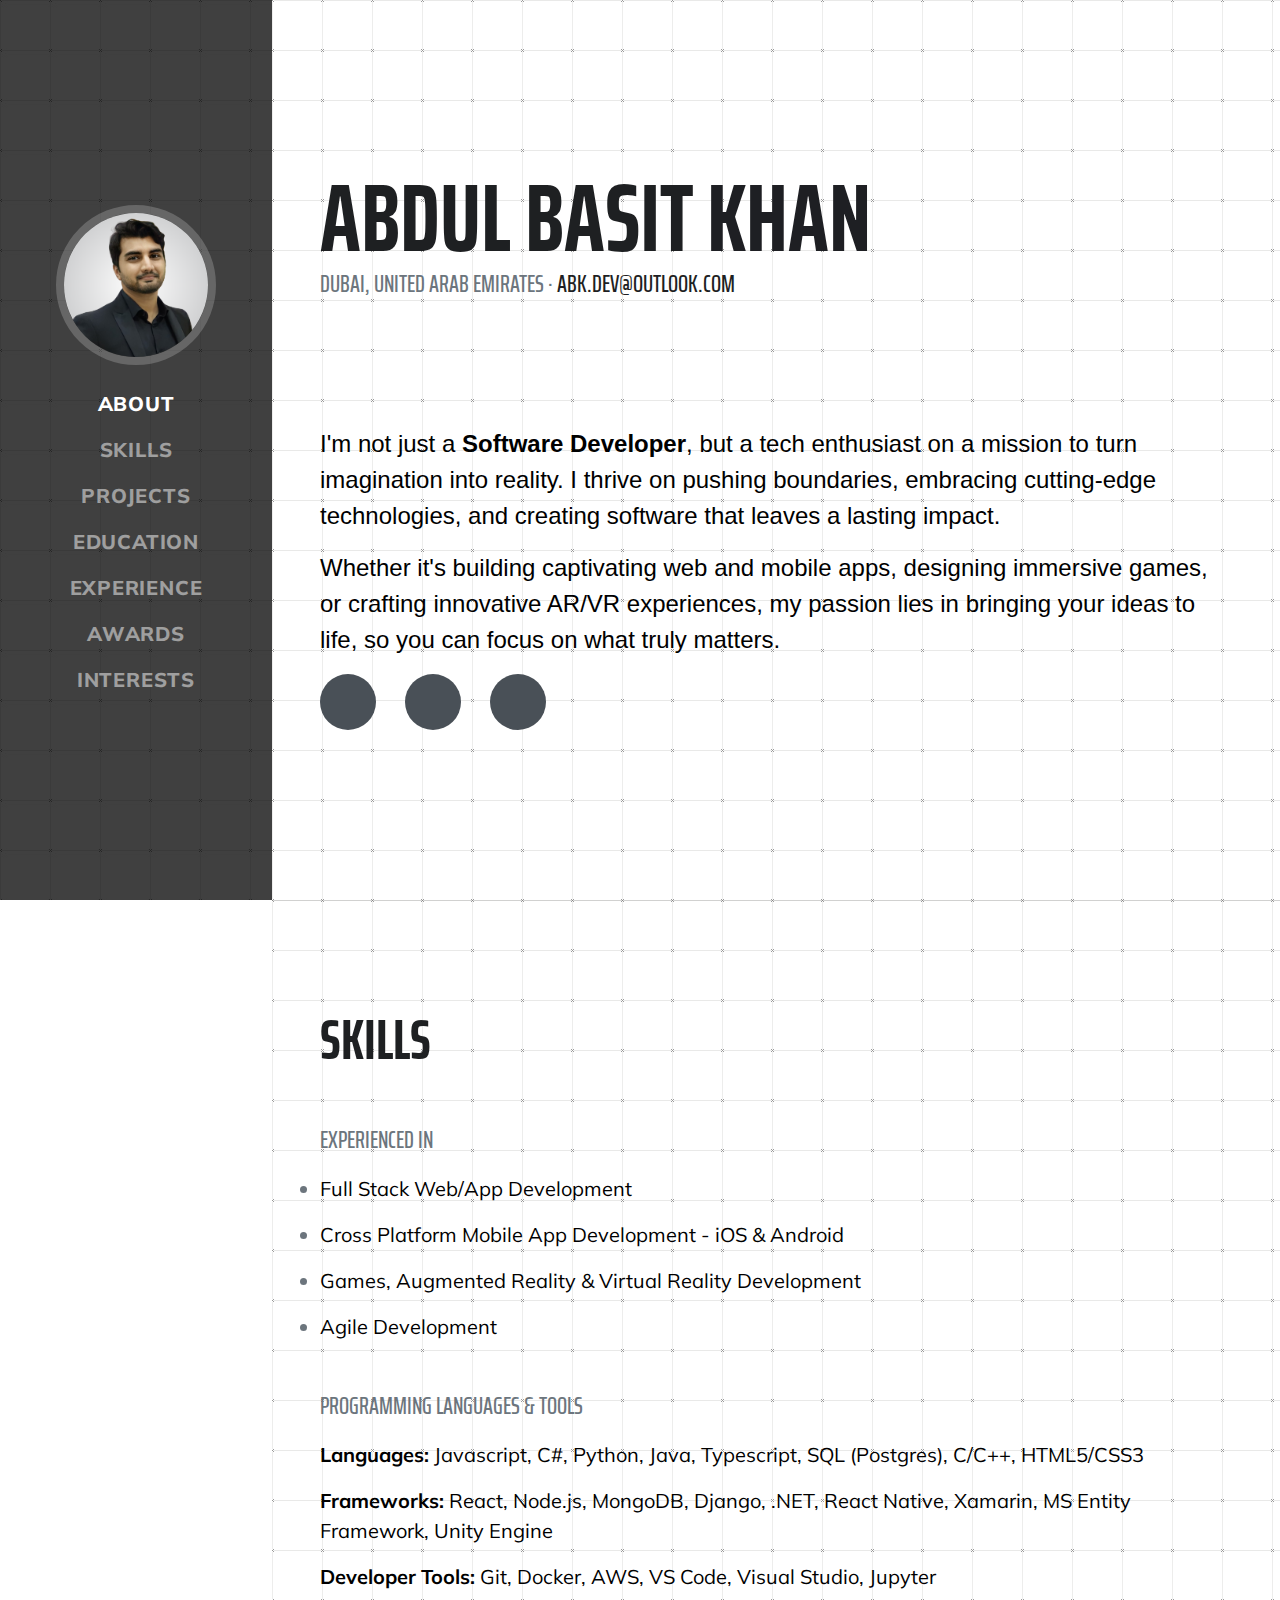
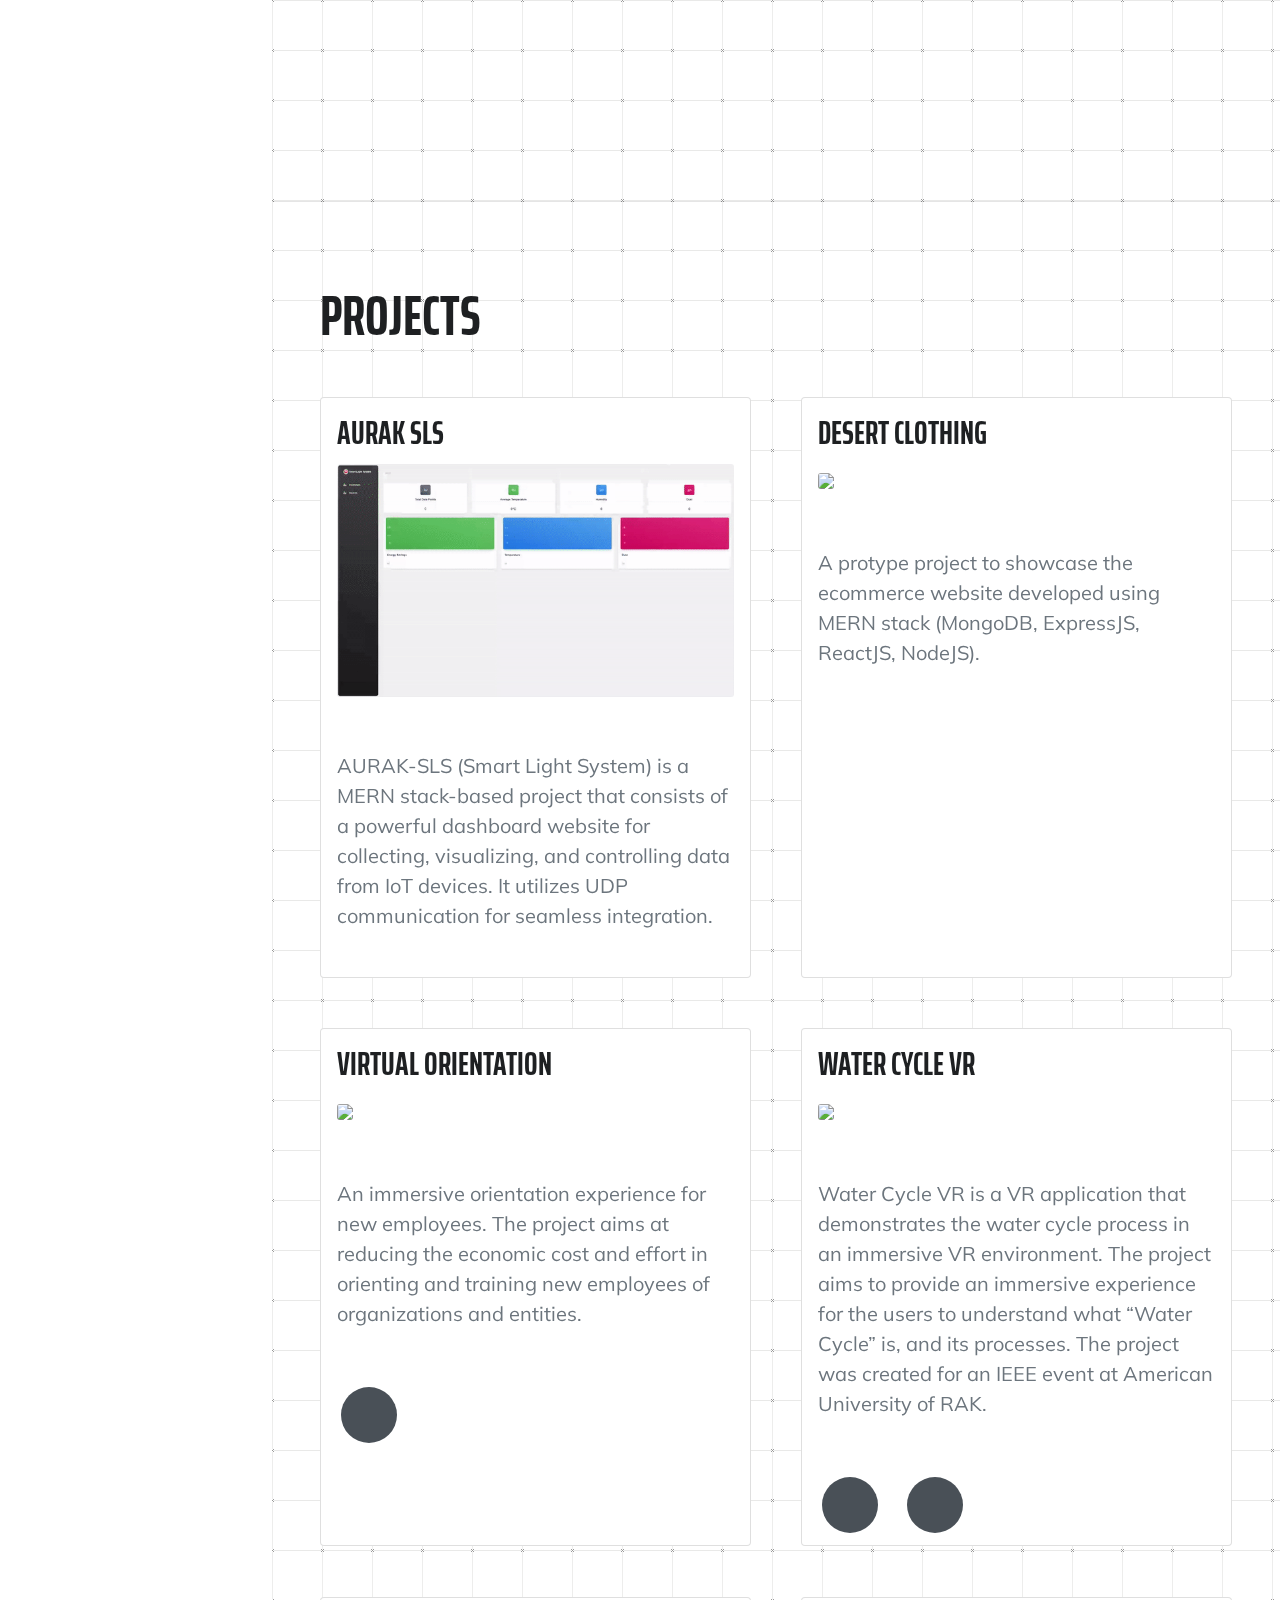
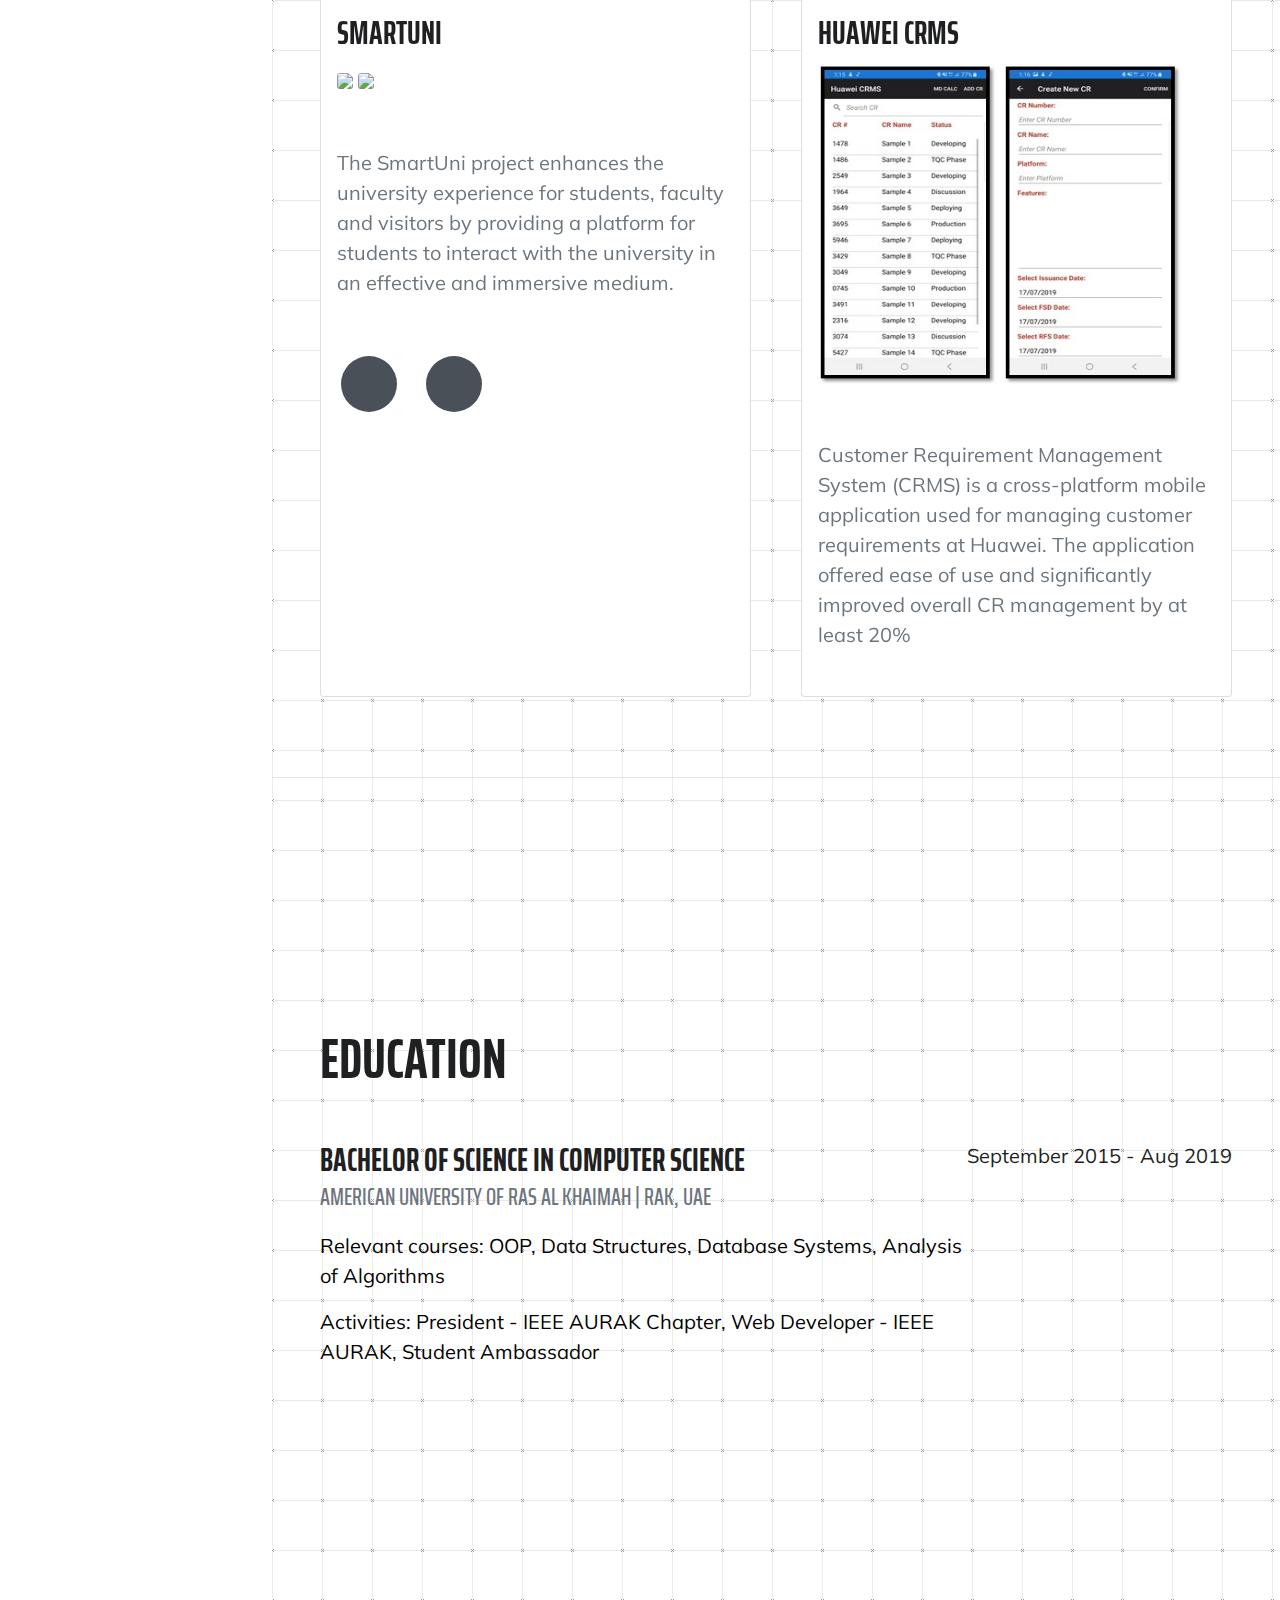
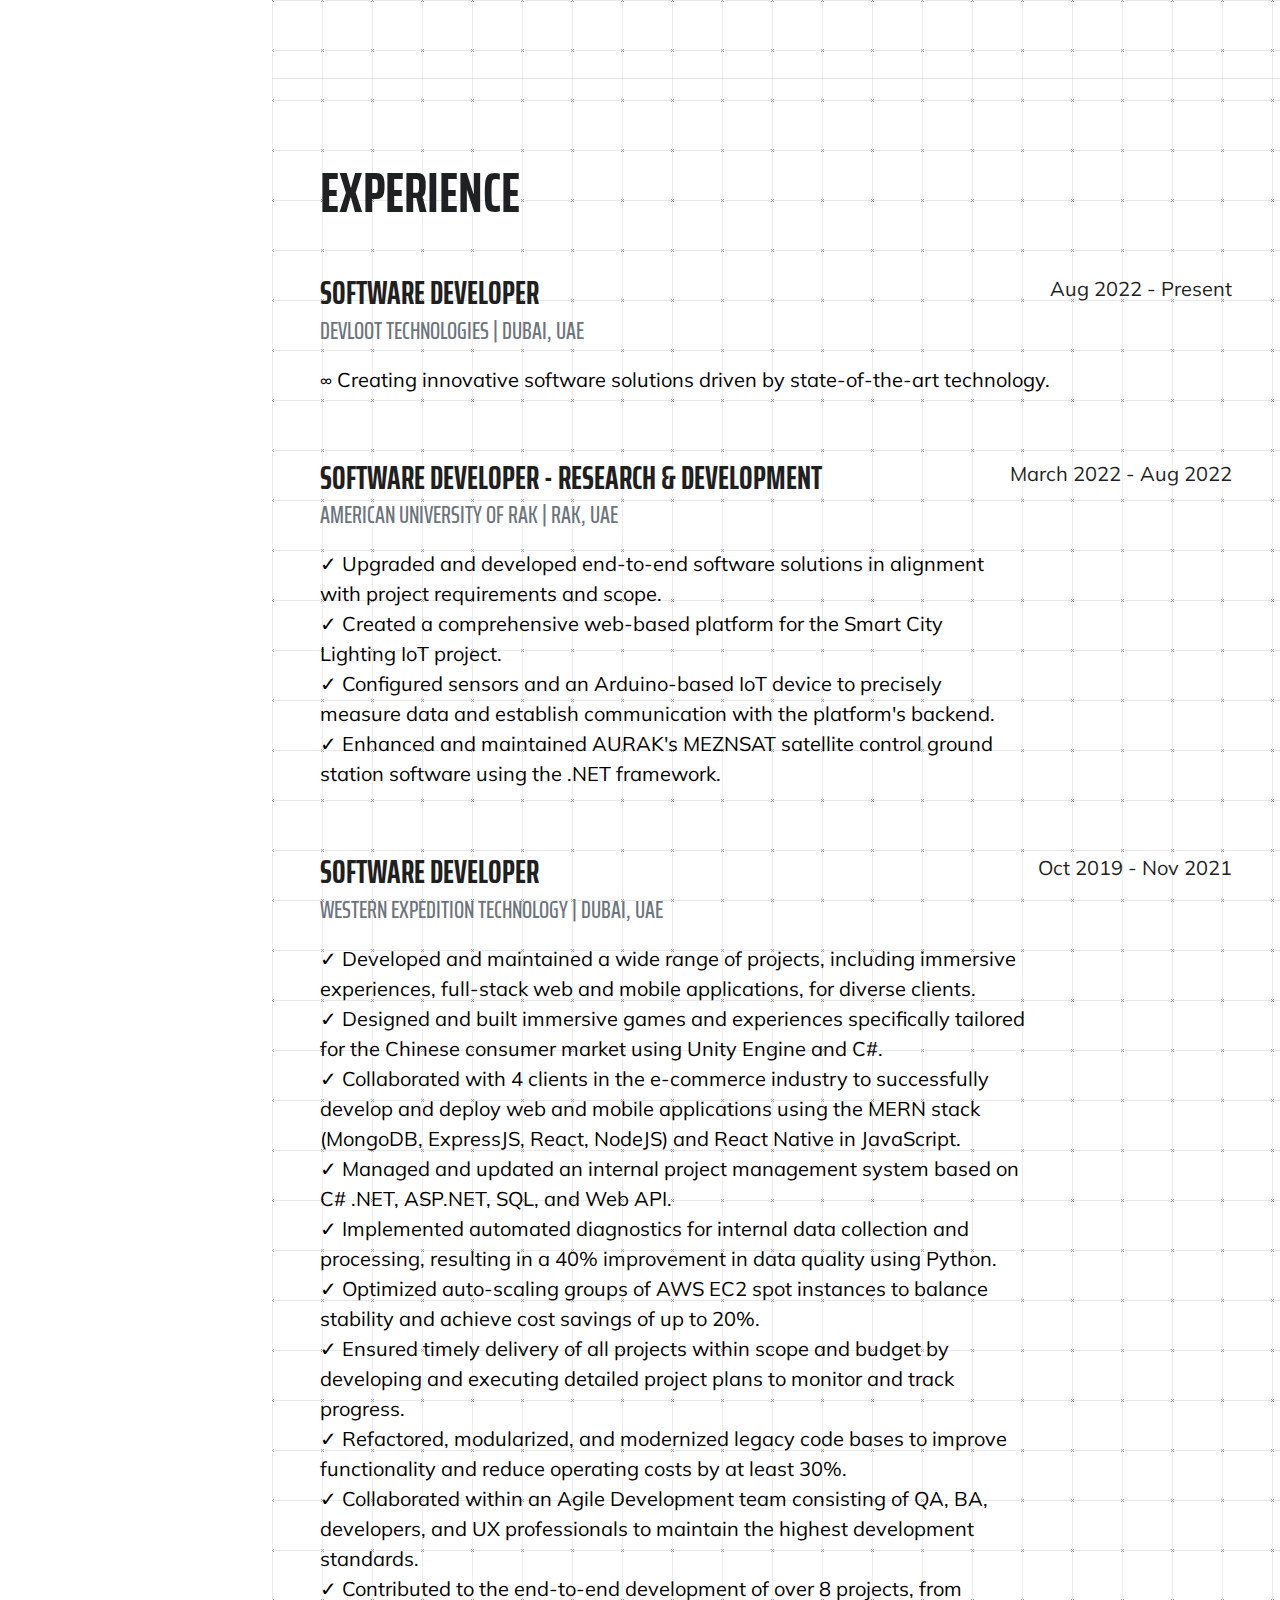
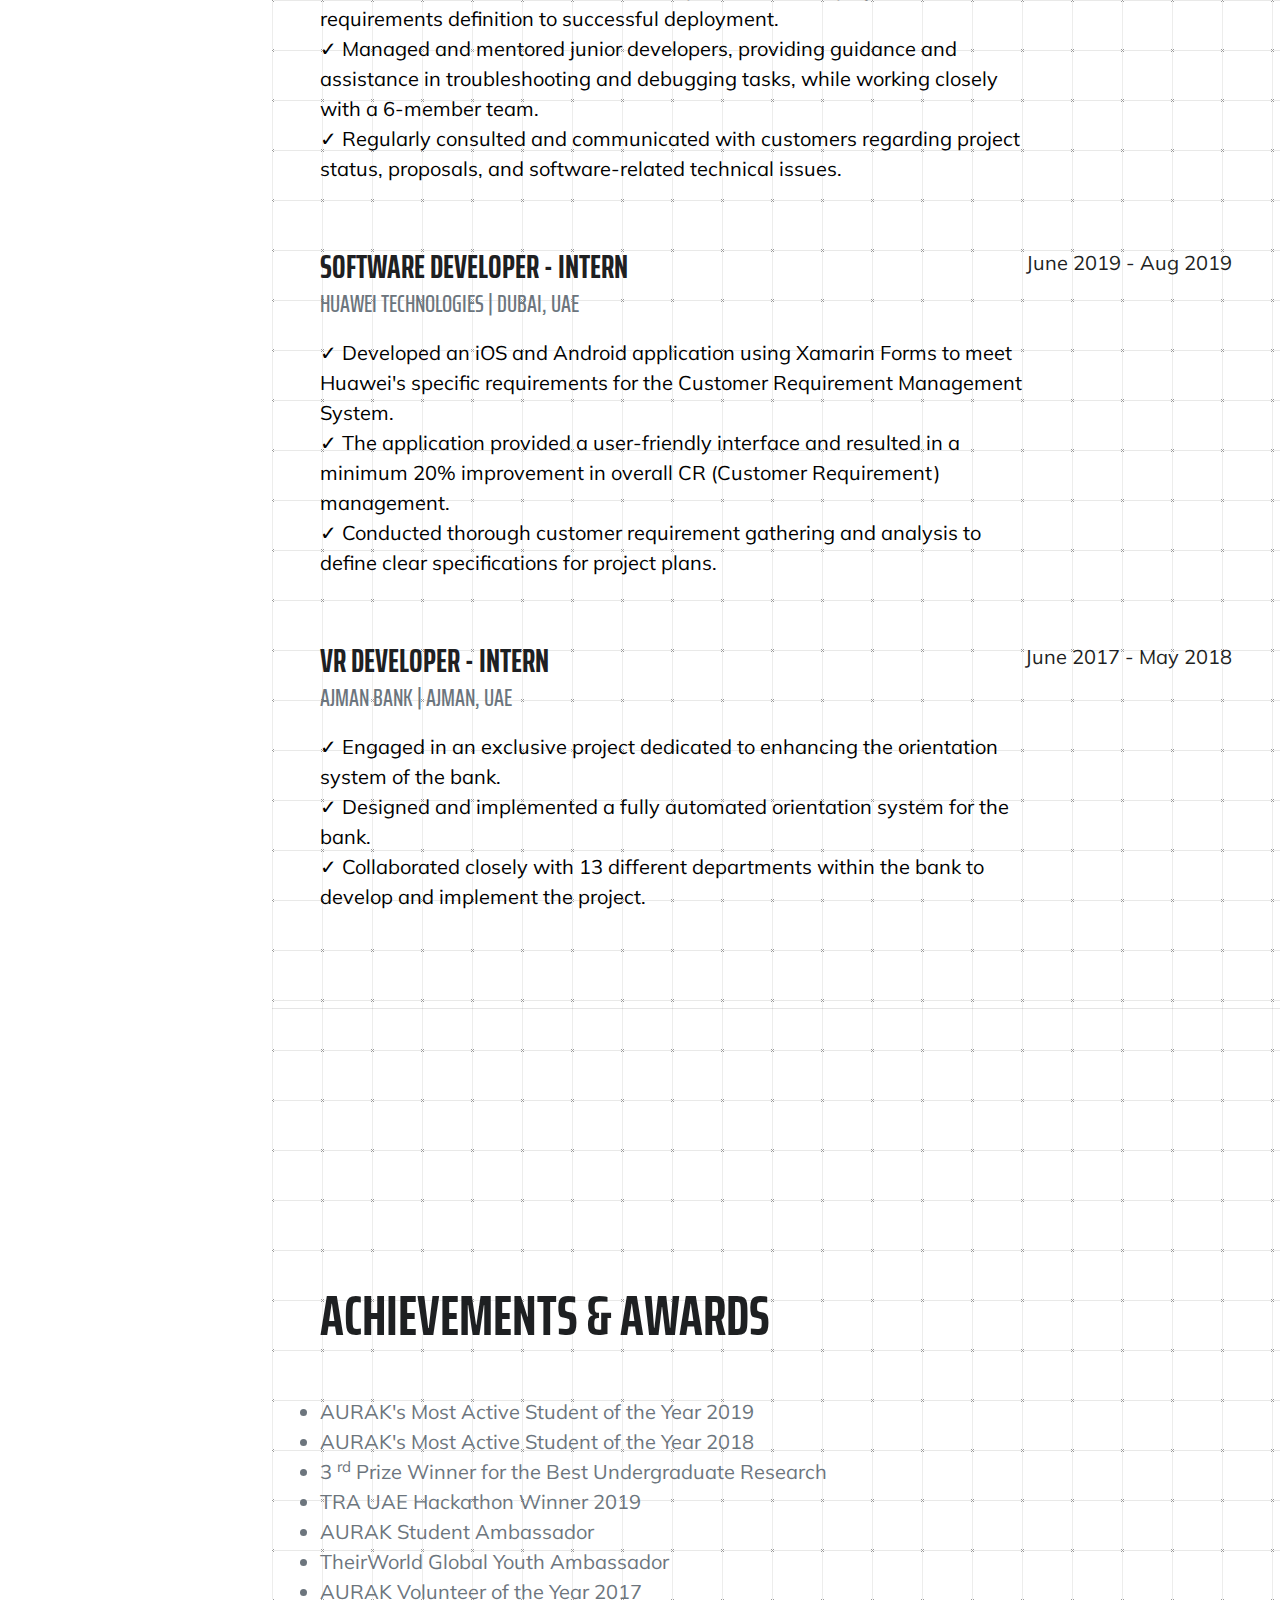
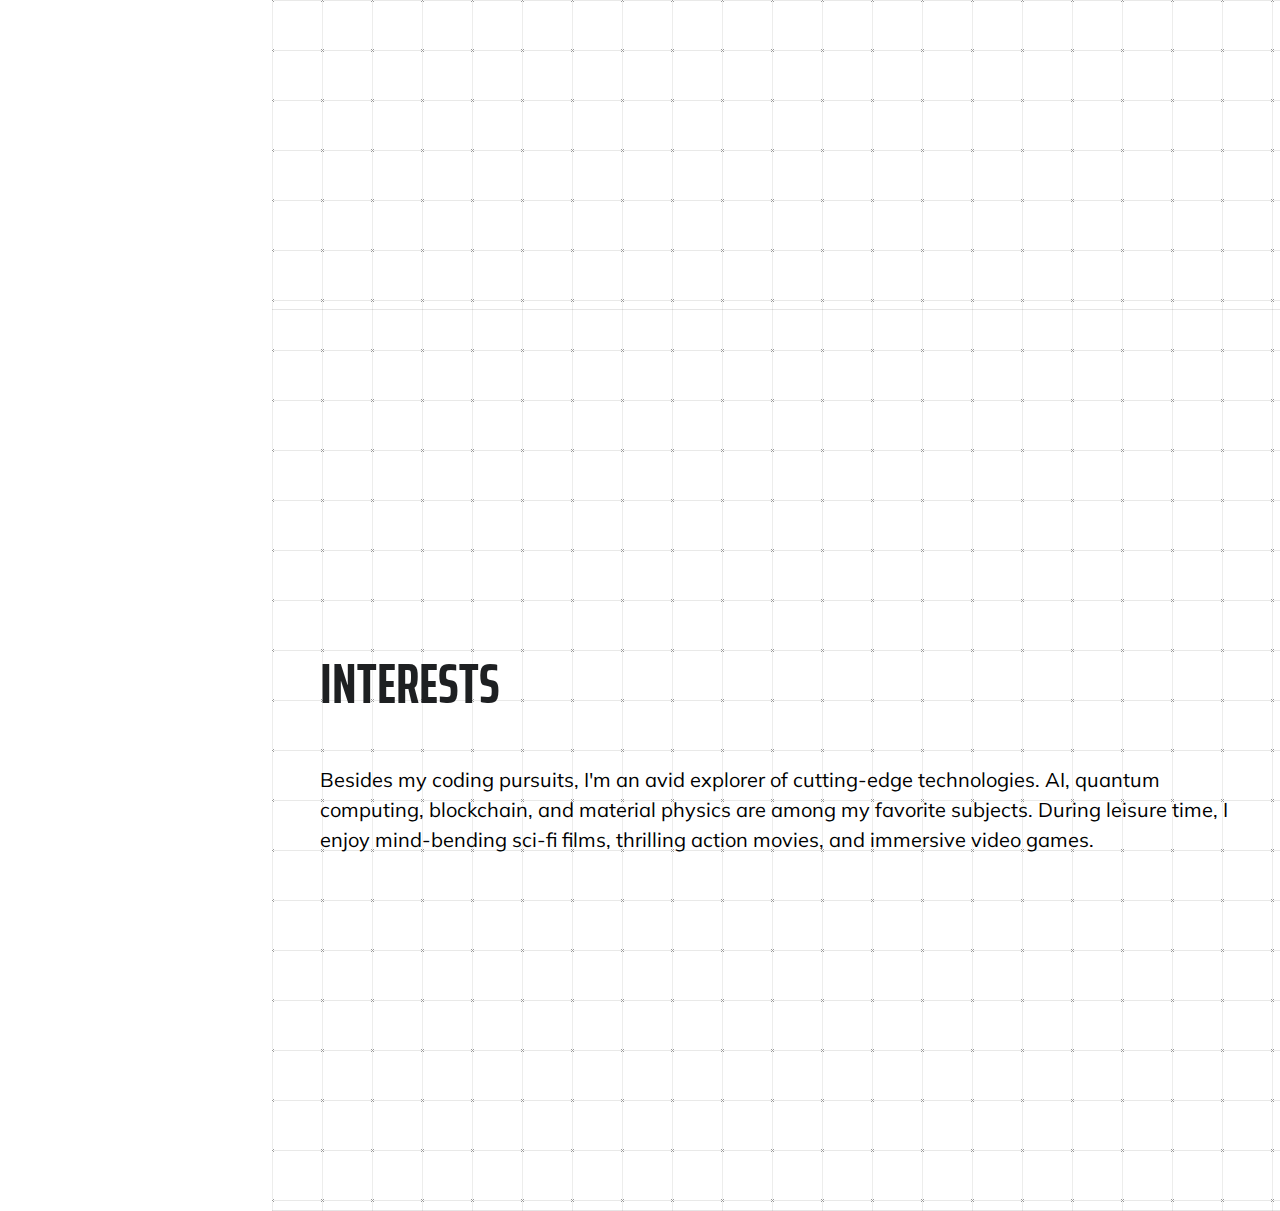
==== commit 745a35d7: "removed num" ====
--- a/index.html
+++ b/index.html
@@ -114,7 +114,7 @@
             <span class="text-primary">Khan</span>
           </h1>
           <div class="subheading mb-5">
-            Dubai, United Arab Emirates · (+971) 5889 66066 ·
+            Dubai, United Arab Emirates ·
             <a href="mailto:name@email.com">abk.dev@outlook.com</a>
           </div>
           <div class="intro-text">
